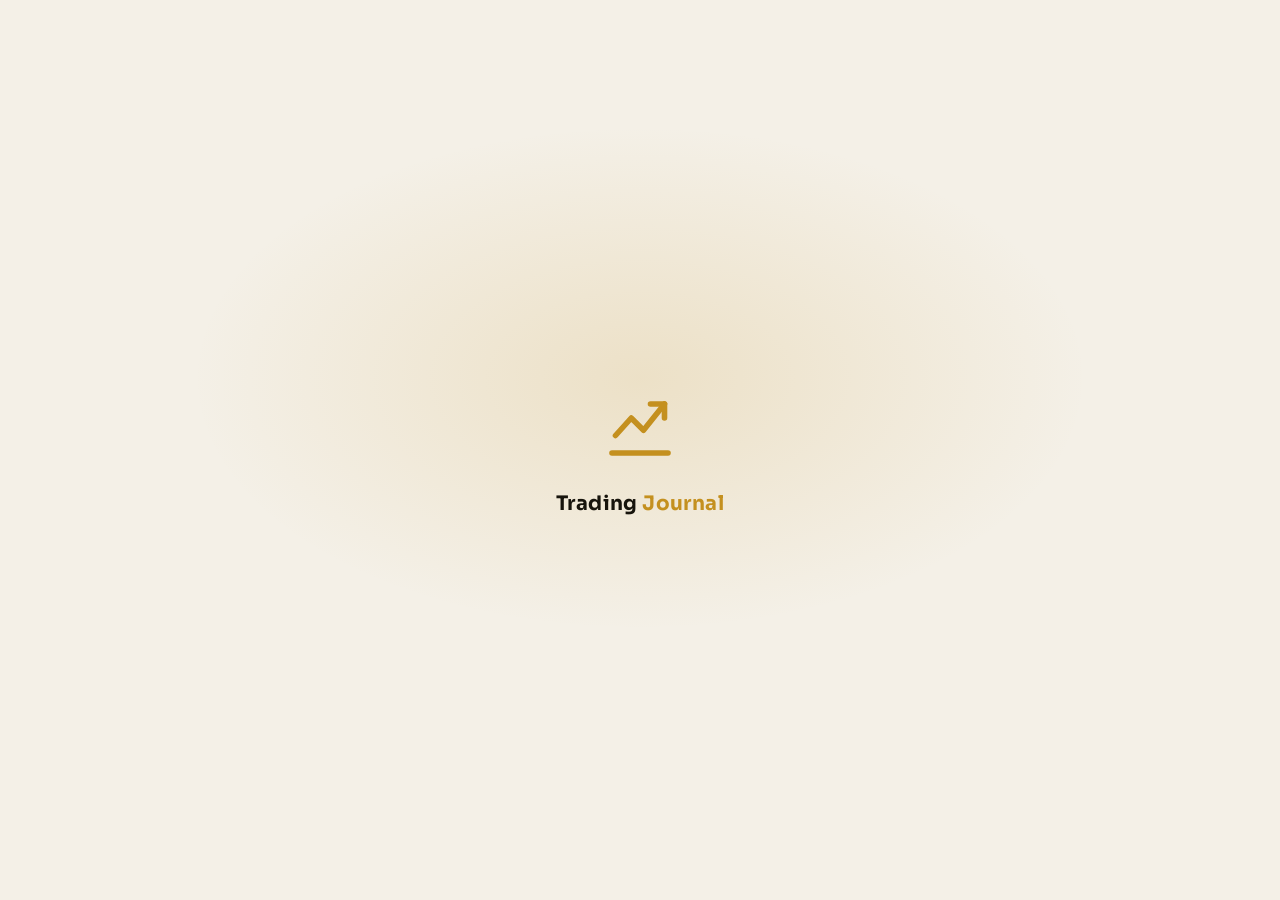
==== index.html @ 737a68d7 "Neues Design (Obsidian & Gold), Routine/Habit-Tracker, Notion-Checklist, Dock-Navigation, ruhigere S" ====
<!DOCTYPE html>
<html lang="de">
<head>
<meta charset="UTF-8">
<meta name="viewport" content="width=device-width, initial-scale=1, viewport-fit=cover">
<title>Trading Journal</title>
<meta name="theme-color" content="#07080a">
<meta name="description" content="Trading Journal 2026: Trades, Analysen, Statistiken, Routine und Trading-Model-Checklisten.">
<link rel="manifest" href="manifest.json">
<link rel="icon" href="icons/icon.svg" type="image/svg+xml">
<link rel="apple-touch-icon" href="icons/icon-192.png">
<meta name="apple-mobile-web-app-capable" content="yes">
<meta name="mobile-web-app-capable" content="yes">
<meta name="apple-mobile-web-app-title" content="Journal">
<meta name="apple-mobile-web-app-status-bar-style" content="black-translucent">
<link rel="preconnect" href="https://fonts.googleapis.com">
<link rel="preconnect" href="https://fonts.gstatic.com" crossorigin>
<link rel="stylesheet" href="css/style.css">
<script>
  (function () {
    try {
      var t = localStorage.getItem('theme');
      if (t === 'light' || t === 'dark') document.documentElement.setAttribute('data-theme', t);
    } catch (e) {}
  })();
</script>
</head>
<body>

<svg width="0" height="0" style="position:absolute" aria-hidden="true">
  <defs>
    <linearGradient id="goldGrad" x1="0" y1="0" x2="1" y2="1">
      <stop offset="0" style="stop-color:var(--accent-2)"/>
      <stop offset="1" style="stop-color:var(--accent)"/>
    </linearGradient>
  </defs>
</svg>

<div id="splash">
  <div class="splash-mark">
    <svg viewBox="0 0 24 24" fill="none" stroke="currentColor" stroke-width="1.6" stroke-linecap="round" stroke-linejoin="round">
      <path pathLength="1" d="M4 20h16"/>
      <path pathLength="1" d="m5 15 4.5-5 3.5 3.5L19 6"/>
      <path pathLength="1" d="M15 6h4v4"/>
    </svg>
  </div>
  <div class="splash-name">Trading <span>Journal</span></div>
</div>

<div id="app">
  <header class="topbar">
    <div class="title-wrap">
      <button id="backBtn" class="round-btn" aria-label="Zurück"></button>
      <div style="min-width:0">
        <div class="overline" id="pageSub"></div>
        <h1 id="pageTitle">Heute</h1>
      </div>
    </div>
    <button id="settingsBtn" class="round-btn" aria-label="Einstellungen"></button>
  </header>
  <main id="view"></main>
</div>

<nav class="dock">
  <div class="dock-in">
    <button class="tab" data-route="home"><span class="ic"></span>Heute</button>
    <button class="tab" data-route="journal"><span class="ic"></span>Journal</button>
    <button class="fab" id="fab" aria-label="Neu erfassen"></button>
    <button class="tab" data-route="routine"><span class="ic"></span>Routine</button>
    <button class="tab" data-route="stats"><span class="ic"></span>Statistik</button>
  </div>
</nav>

<script src="js/icons.js"></script>
<script src="js/db.js"></script>
<script src="js/options.js"></script>
<script src="js/config.js"></script>
<script src="js/calc.js"></script>
<script src="js/app.js"></script>
<script src="js/ui.js"></script>
<script src="js/charts.js"></script>
<script src="js/fx.js"></script>
<script src="js/seed.js"></script>
<script src="js/habits.js"></script>
<script src="js/journal.js"></script>
<script src="js/analysis.js"></script>
<script src="js/collections.js"></script>
<script src="js/tools.js"></script>
<script src="js/stats.js"></script>
<script src="js/home.js"></script>
<script src="js/settings.js"></script>
<script src="js/sync.js"></script>
<script>
  App.init();
</script>
</body>
</html>
---- css/style.css ----
@import url('https://fonts.googleapis.com/css2?family=Inter:wght@400;500;600;700&family=Sora:wght@500;600;700;800&display=swap');

/* =========================================================
   Design-System "Obsidian & Gold"
   ========================================================= */
:root {
  --bg: #f4f0e7;
  --bg-rgb: 244, 240, 231;
  --surface: #fffdf8;
  --surface-rgb: 255, 253, 248;
  --surface-2: #f0ebe0;
  --raise: #e7e1d3;
  --line: rgba(40, 30, 10, .09);
  --text: #17140c;
  --text-rgb: 23, 20, 12;
  --dim: #80796a;
  --accent: #c4901f;
  --accent-2: #e6b24d;
  --accent-rgb: 196, 144, 31;
  --accent-ink: #1b1403;
  --accent-soft: rgba(196, 144, 31, .14);
  --win: #0e9a67;
  --win-rgb: 14, 154, 103;
  --loss: #d8433b;
  --loss-rgb: 216, 67, 59;
  --be: #3b6fd6;
  --be-rgb: 59, 111, 214;
  --glow: rgba(196, 144, 31, .16);
  --shadow: 0 1px 0 rgba(255,255,255,.7) inset, 0 10px 30px -18px rgba(60, 40, 0, .22);
  --r: 24px;
  --r-sm: 15px;
  --ease: cubic-bezier(.22, 1, .36, 1);
  --spring: cubic-bezier(.34, 1.45, .64, 1);
  --font: "Inter", -apple-system, BlinkMacSystemFont, "Segoe UI", Roboto, sans-serif;
  --display: "Sora", "Inter", -apple-system, BlinkMacSystemFont, "Segoe UI", sans-serif;
  --dock-h: 74px;
}

@media (prefers-color-scheme: dark) {
  :root:not([data-theme="light"]) {
    --bg: #07080a;
    --bg-rgb: 7, 8, 10;
    --surface: #101216;
    --surface-rgb: 16, 18, 22;
    --surface-2: #171a20;
    --raise: #1f232b;
    --line: rgba(255, 255, 255, .07);
    --text: #f5f2ea;
    --text-rgb: 245, 242, 234;
    --dim: #868b95;
    --accent: #e9b85a;
    --accent-2: #f7d68f;
    --accent-rgb: 233, 184, 90;
    --accent-soft: rgba(233, 184, 90, .13);
    --win: #3fdc9b;
    --win-rgb: 63, 220, 155;
    --loss: #ff6f6b;
    --loss-rgb: 255, 111, 107;
    --be: #7aa7ff;
    --be-rgb: 122, 167, 255;
    --glow: rgba(233, 184, 90, .13);
    --shadow: 0 0 0 transparent;
  }
}

:root[data-theme="dark"] {
  --bg: #07080a;
  --bg-rgb: 7, 8, 10;
  --surface: #101216;
  --surface-rgb: 16, 18, 22;
  --surface-2: #171a20;
  --raise: #1f232b;
  --line: rgba(255, 255, 255, .07);
  --text: #f5f2ea;
  --text-rgb: 245, 242, 234;
  --dim: #868b95;
  --accent: #e9b85a;
  --accent-2: #f7d68f;
  --accent-rgb: 233, 184, 90;
  --accent-soft: rgba(233, 184, 90, .13);
  --win: #3fdc9b;
  --win-rgb: 63, 220, 155;
  --loss: #ff6f6b;
  --loss-rgb: 255, 111, 107;
  --be: #7aa7ff;
  --be-rgb: 122, 167, 255;
  --glow: rgba(233, 184, 90, .13);
  --shadow: 0 0 0 transparent;
}

* { box-sizing: border-box; -webkit-tap-highlight-color: transparent; }
html { -webkit-text-size-adjust: 100%; }
html, body {
  margin: 0;
  min-height: 100%;
  background: var(--bg);
  color: var(--text);
  font-family: var(--font);
  font-size: 15px;
  line-height: 1.45;
  letter-spacing: -.005em;
  -webkit-font-smoothing: antialiased;
}
body::before {
  content: "";
  position: fixed; inset: 0 0 auto 0; height: 420px; z-index: 0; pointer-events: none;
  background: radial-gradient(60% 100% at 50% 0%, var(--glow), transparent 72%);
}
button, input, textarea, select { font: inherit; color: inherit; }
button { cursor: pointer; }
svg { display: block; }
a { color: var(--accent); }
::-webkit-scrollbar { width: 0; height: 0; }
.num, .stat-tile .v, .r-val { font-variant-numeric: tabular-nums; }

/* ---------- Entrance choreography ---------- */
.rv { opacity: 0; transform: translateY(14px); animation: rv .7s var(--ease) forwards; animation-delay: calc(var(--i, 0) * 55ms); }
@keyframes rv { to { opacity: 1; transform: none; } }
@keyframes fade { from { opacity: 0; } to { opacity: 1; } }
@keyframes pop { 0% { transform: scale(.94); opacity: 0; } 100% { transform: scale(1); opacity: 1; } }

/* ---------- Splash ---------- */
#splash {
  position: fixed; inset: 0; z-index: 200; display: flex; flex-direction: column; align-items: center; justify-content: center; gap: 22px;
  background: var(--bg);
  transition: opacity .6s var(--ease), visibility .6s;
}
#splash.hide { opacity: 0; visibility: hidden; pointer-events: none; }
#splash::before { content: ""; position: absolute; inset: 0; background: radial-gradient(50% 40% at 50% 42%, var(--glow), transparent 70%); }
.splash-mark { position: relative; width: 84px; height: 84px; color: var(--accent); }
.splash-mark svg { width: 100%; height: 100%; overflow: visible; }
.splash-mark path { stroke-dasharray: 1; stroke-dashoffset: 1; animation: draw 1s var(--ease) .1s forwards; }
.splash-mark path:nth-child(2) { animation-delay: .35s; }
.splash-mark path:nth-child(3) { animation-delay: .6s; }
@keyframes draw { to { stroke-dashoffset: 0; } }
.splash-name { position: relative; font-family: var(--display); font-weight: 700; font-size: 20px; letter-spacing: .02em; opacity: 0; animation: fade .7s var(--ease) .7s forwards; }
.splash-name span { color: var(--accent); }

/* ---------- Shell ---------- */
#app { position: relative; z-index: 1; max-width: 600px; margin: 0 auto; min-height: 100vh; min-height: 100dvh; padding-bottom: calc(var(--dock-h) + 36px + env(safe-area-inset-bottom)); }

header.topbar { display: flex; align-items: flex-end; justify-content: space-between; gap: 12px; padding: calc(26px + env(safe-area-inset-top)) 22px 14px; }
.title-wrap { display: flex; align-items: center; gap: 12px; min-width: 0; }
.overline { font-size: 12px; font-weight: 600; color: var(--dim); letter-spacing: .06em; text-transform: uppercase; min-height: 16px; }
header.topbar h1 { margin: 2px 0 0; font-family: var(--display); font-weight: 700; font-size: 31px; line-height: 1.1; letter-spacing: -.03em; white-space: nowrap; overflow: hidden; text-overflow: ellipsis; }
.round-btn {
  width: 42px; height: 42px; border-radius: 50%; flex-shrink: 0; display: flex; align-items: center; justify-content: center;
  background: var(--surface); border: 1px solid var(--line); color: var(--dim); transition: transform .35s var(--spring), color .2s, border-color .2s;
}
.round-btn svg { width: 19px; height: 19px; }
.round-btn:active { transform: scale(.9); }
.round-btn:hover { color: var(--text); }
#backBtn { display: none; }
body.in-page #backBtn { display: flex; animation: pop .35s var(--spring); }

main { padding: 2px 22px 24px; }
#view { animation: fade .35s var(--ease) both; }
#view.leaving { opacity: 0; transition: opacity .12s ease; }

/* ---------- Dock (bottom navigation) ---------- */
.dock { position: fixed; z-index: 30; left: 0; right: 0; bottom: 0; padding-bottom: env(safe-area-inset-bottom); background: rgba(var(--bg-rgb), .78); backdrop-filter: blur(22px) saturate(1.6); -webkit-backdrop-filter: blur(22px) saturate(1.6); border-top: 1px solid var(--line); }
.dock-in { max-width: 600px; margin: 0 auto; height: var(--dock-h); display: grid; grid-template-columns: repeat(5, 1fr); align-items: center; padding: 0 8px; }
.dock button.tab { background: none; border: none; display: flex; flex-direction: column; align-items: center; gap: 5px; padding: 10px 0 6px; color: var(--dim); font-size: 10.5px; font-weight: 600; letter-spacing: .01em; position: relative; transition: color .25s; }
.dock button.tab svg { width: 23px; height: 23px; transition: transform .45s var(--spring); }
.dock button.tab::after { content: ""; position: absolute; bottom: -1px; width: 18px; height: 3px; border-radius: 3px 3px 0 0; background: var(--accent); transform: scaleX(0); transition: transform .4s var(--spring); }
.dock button.tab.active { color: var(--text); }
.dock button.tab.active svg { transform: translateY(-2px) scale(1.06); color: var(--accent); }
.dock button.tab.active::after { transform: scaleX(1); }
.dock button.tab:active svg { transform: scale(.88); }
.fab { justify-self: center; width: 54px; height: 54px; border-radius: 19px; border: none; background: linear-gradient(145deg, var(--accent-2), var(--accent)); color: var(--accent-ink); display: flex; align-items: center; justify-content: center; transform: translateY(-10px); box-shadow: 0 14px 28px -10px rgba(var(--accent-rgb), .65), 0 0 0 5px var(--bg); transition: transform .4s var(--spring), box-shadow .3s; }
.fab svg { width: 24px; height: 24px; stroke-width: 2.4; transition: transform .45s var(--spring); }
.fab:active { transform: translateY(-8px) scale(.92); }
.fab.open svg { transform: rotate(135deg); }

/* ---------- Segmented tabs ---------- */
.seg { display: flex; gap: 22px; overflow-x: auto; scrollbar-width: none; margin: 0 -22px 20px; padding: 0 22px; border-bottom: 1px solid var(--line); }
.seg-tab { position: relative; flex-shrink: 0; background: none; border: none; padding: 10px 0 13px; font-size: 14px; font-weight: 600; color: var(--dim); transition: color .25s; white-space: nowrap; }
.seg-tab::after { content: ""; position: absolute; left: 0; right: 0; bottom: -1px; height: 2px; border-radius: 2px; background: var(--accent); transform: scaleX(0); transform-origin: left; transition: transform .45s var(--ease); }
.seg-tab.active { color: var(--text); }
.seg-tab.active::after { transform: scaleX(1); }
.seg-tab:active { opacity: .7; }

/* ---------- Surfaces ---------- */
.card { background: var(--surface); border: 1px solid var(--line); border-radius: var(--r); padding: 20px; margin-bottom: 16px; box-shadow: var(--shadow); }
.card > h2, .card h2.h { display: flex; align-items: center; gap: 8px; margin: 0 0 14px; font-size: 13px; font-weight: 600; color: var(--dim); letter-spacing: .01em; }
.card > h2 svg { width: 15px; height: 15px; color: var(--accent); }
.card.glow { background: linear-gradient(180deg, rgba(var(--accent-rgb), .09), transparent 60%), var(--surface); }

.row { display: flex; align-items: center; gap: 12px; }
.row.between { justify-content: space-between; }
.grow { flex: 1; min-width: 0; }
.tag { color: var(--dim); font-size: 12.5px; }
.pos { color: var(--win); }
.neg { color: var(--loss); }
.section-title { font-size: 13px; font-weight: 600; color: var(--dim); margin: 26px 2px 10px; }
.lbl-up { font-size: 12px; font-weight: 600; color: var(--dim); margin-bottom: 7px; }
.quote { font-size: 13px; color: var(--dim); font-style: italic; }

.list { background: var(--surface); border: 1px solid var(--line); border-radius: var(--r); overflow: hidden; box-shadow: var(--shadow); }
.item { position: relative; display: flex; align-items: center; gap: 14px; padding: 16px 18px; transition: background .2s, transform .3s var(--ease), opacity .3s; }
.item + .item { border-top: 1px solid var(--line); }
.item.clickable { cursor: pointer; }
.item.clickable:active { background: var(--surface-2); }
.item.removing { opacity: 0; transform: translateX(30px); }
.item-title { font-weight: 600; font-size: 15px; word-break: break-word; }
.item-meta { font-size: 12.5px; color: var(--dim); margin-top: 2px; }
.item .side-bar { position: absolute; left: 0; top: 14px; bottom: 14px; width: 3px; border-radius: 0 3px 3px 0; background: transparent; }
.item .side-bar.win { background: var(--win); }
.item .side-bar.loss { background: var(--loss); }
.item .side-bar.be { background: var(--be); }
.r-val { font-family: var(--display); font-weight: 700; font-size: 16px; white-space: nowrap; }

/* ---------- Buttons ---------- */
.btn { display: flex; align-items: center; justify-content: center; gap: 8px; width: 100%; border: none; border-radius: var(--r-sm); padding: 15px 20px; font-weight: 600; font-size: 15px; color: var(--accent-ink); background: linear-gradient(145deg, var(--accent-2), var(--accent)); box-shadow: 0 12px 26px -14px rgba(var(--accent-rgb), .8); transition: transform .3s var(--spring), filter .2s, background .2s; }
.btn svg { width: 17px; height: 17px; }
.btn:hover { filter: brightness(1.05); }
.btn:active { transform: scale(.97); }
.btn.secondary { background: var(--surface-2); color: var(--text); box-shadow: none; border: 1px solid var(--line); }
.btn.secondary.selected { border-color: var(--accent); color: var(--accent); background: var(--accent-soft); }
.btn.danger { background: rgba(var(--loss-rgb), .12); color: var(--loss); box-shadow: none; border: 1px solid rgba(var(--loss-rgb), .25); }
.btn.small { width: auto; padding: 10px 16px; font-size: 13.5px; }
.btn-row { display: flex; gap: 10px; margin-top: 14px; }
.btn-row .btn { flex: 1; }
.icon-btn { display: flex; align-items: center; justify-content: center; border: none; background: transparent; color: var(--dim); padding: 7px; border-radius: 10px; transition: background .2s, color .2s, transform .3s var(--spring); }
.icon-btn svg { width: 18px; height: 18px; }
.icon-btn:hover { background: var(--surface-2); color: var(--text); }
.icon-btn.del:hover { color: var(--loss); }
.icon-btn:active { transform: scale(.85); }
.add-line { border: none; background: none; color: var(--dim); font-size: 13px; font-weight: 600; padding: 6px 0; }
.add-line:hover { color: var(--accent); }

/* ---------- Inputs ---------- */
input[type="text"], input[type="date"], input[type="number"], input[type="url"], input[type="password"], textarea, select {
  width: 100%; border: 1px solid transparent; background: var(--surface-2); border-radius: var(--r-sm); padding: 13px 15px; font-size: 15px; outline: none; transition: border-color .25s, box-shadow .25s, background .25s;
}
input:focus, textarea:focus, select:focus { border-color: rgba(var(--accent-rgb), .6); box-shadow: 0 0 0 4px rgba(var(--accent-rgb), .12); }
textarea { resize: vertical; min-height: 96px; line-height: 1.5; }
::placeholder { color: var(--dim); opacity: .75; }
.field { margin-bottom: 18px; }
.field > label { display: block; font-size: 12.5px; font-weight: 600; color: var(--dim); margin-bottom: 8px; }
.field-grid { display: grid; grid-template-columns: 1fr 1fr; gap: 12px; }
.search-wrap { position: relative; flex: 1; }
.search-wrap > span, .search-wrap > svg { position: absolute; left: 14px; top: 50%; transform: translateY(-50%); width: 16px; height: 16px; color: var(--dim); display: flex; }
.search-wrap input { padding-left: 40px; }

/* ---------- Chips & pills ---------- */
.chip-group { display: flex; flex-wrap: wrap; gap: 8px; }
.chip { border: 1px solid var(--line); background: var(--surface-2); color: var(--dim); font-size: 13px; font-weight: 500; padding: 8px 14px; border-radius: 999px; transition: background .25s, color .25s, border-color .25s, transform .3s var(--spring); }
.chip:active { transform: scale(.93); }
.chip.active { background: var(--accent-soft); border-color: rgba(var(--accent-rgb), .55); color: var(--accent); font-weight: 600; }
.chip.win.active { background: rgba(var(--win-rgb), .13); border-color: rgba(var(--win-rgb), .55); color: var(--win); }
.chip.loss.active { background: rgba(var(--loss-rgb), .13); border-color: rgba(var(--loss-rgb), .55); color: var(--loss); }
.chip.be.active { background: rgba(var(--be-rgb), .13); border-color: rgba(var(--be-rgb), .55); color: var(--be); }
.chip.sm { padding: 6px 12px; font-size: 12.5px; }
.pill { display: inline-flex; align-items: center; font-size: 11.5px; font-weight: 600; padding: 4px 10px; border-radius: 999px; background: var(--accent-soft); color: var(--accent); white-space: nowrap; }
.pill.win { background: rgba(var(--win-rgb), .13); color: var(--win); }
.pill.loss { background: rgba(var(--loss-rgb), .13); color: var(--loss); }
.pill.be { background: rgba(var(--be-rgb), .13); color: var(--be); }
.pill.neutral { background: var(--surface-2); color: var(--dim); }
.pills { display: flex; flex-wrap: wrap; gap: 6px; margin-top: 8px; }
.filters { display: flex; flex-direction: column; gap: 12px; margin-bottom: 18px; }
.chip-scroll { display: flex; gap: 8px; overflow-x: auto; margin: 0 -22px; padding: 0 22px; scrollbar-width: none; }
.chip-scroll .chip { flex-shrink: 0; }

.empty { text-align: center; color: var(--dim); padding: 56px 20px; font-size: 14px; animation: fade .5s var(--ease) both; }
.empty .empty-icon { width: 44px; height: 44px; margin: 0 auto 14px; opacity: .4; }
.empty .empty-icon svg { width: 100%; height: 100%; stroke-width: 1.5; }

/* ---------- Checkbox / toggle ---------- */
.checkbox { position: relative; width: 26px; height: 26px; border-radius: 50%; border: 1.5px solid var(--raise); background: transparent; flex-shrink: 0; padding: 0; display: flex; align-items: center; justify-content: center; transition: background .3s var(--ease), border-color .3s, transform .3s var(--spring); }
.checkbox svg { width: 14px; height: 14px; color: var(--accent-ink); stroke-width: 3; }
.checkbox svg path { stroke-dasharray: 1; stroke-dashoffset: 1; transition: stroke-dashoffset .4s var(--ease) .05s; }
.checkbox.checked { background: var(--accent); border-color: var(--accent); }
.checkbox.checked svg path { stroke-dashoffset: 0; }
.checkbox:active { transform: scale(.88); }
.checkbox.pop::after { content: ""; position: absolute; inset: -2px; border-radius: 50%; border: 2px solid var(--accent); animation: ripple .6s var(--ease) forwards; }
@keyframes ripple { from { transform: scale(1); opacity: .7; } to { transform: scale(2); opacity: 0; } }

.switch-row { display: flex; align-items: center; gap: 14px; padding: 12px 0; }
.switch-row + .switch-row { border-top: 1px solid var(--line); }
.switch-label { font-weight: 600; font-size: 14.5px; }
.switch-desc { font-size: 12.5px; color: var(--dim); margin-top: 2px; }
.switch { position: relative; width: 48px; height: 28px; flex-shrink: 0; border-radius: 999px; background: var(--raise); cursor: pointer; transition: background .35s var(--ease); }
.switch::after { content: ""; position: absolute; top: 3px; left: 3px; width: 22px; height: 22px; border-radius: 50%; background: #fff; box-shadow: 0 2px 6px rgba(0,0,0,.3); transition: transform .4s var(--spring); }
.switch.on { background: var(--accent); }
.switch.on::after { transform: translateX(20px); }

/* ---------- Stats ---------- */
.stat-grid { display: grid; grid-template-columns: repeat(2, minmax(0, 1fr)); gap: 12px; margin-bottom: 16px; }
.stat-grid.three { grid-template-columns: repeat(3, minmax(0, 1fr)); }
.stat-tile { background: var(--surface); border: 1px solid var(--line); border-radius: 20px; padding: 16px 18px; box-shadow: var(--shadow); }
.stat-tile .lbl { font-size: 12.5px; font-weight: 500; color: var(--dim); }
.stat-tile .num { font-family: var(--display); font-weight: 700; font-size: 28px; margin-top: 6px; letter-spacing: -.03em; line-height: 1.1; }
.stat-grid.three .stat-tile { padding: 14px; }
.stat-grid.three .num { font-size: 21px; }
.stat-row { display: flex; gap: 10px; }
.stat { flex: 1; background: var(--surface-2); border-radius: 16px; padding: 14px 10px; text-align: center; }
.stat .num { font-family: var(--display); font-weight: 700; font-size: 21px; letter-spacing: -.02em; }
.stat .lbl { font-size: 11.5px; color: var(--dim); margin-top: 3px; }

.chart-wrap { position: relative; width: 100%; touch-action: pan-y; }
.chart-line { filter: drop-shadow(0 4px 10px rgba(var(--accent-rgb), .35)); }
.chart-readout { display: flex; justify-content: space-between; font-size: 12.5px; color: var(--dim); margin-top: 10px; min-height: 18px; }
.chart-readout b { color: var(--text); font-family: var(--display); }
.donut-wrap { display: flex; align-items: center; gap: 24px; }
.donut-seg { fill: none; stroke-width: 12; stroke-linecap: round; transition: stroke-dasharray 1.1s var(--ease); }
.donut-center { position: absolute; inset: 0; display: flex; flex-direction: column; align-items: center; justify-content: center; }
.donut-center .big { font-family: var(--display); font-weight: 700; font-size: 25px; letter-spacing: -.03em; }
.legend { display: flex; flex-direction: column; gap: 10px; font-size: 13.5px; }
.legend i { display: inline-block; width: 9px; height: 9px; border-radius: 50%; margin-right: 10px; }

.stat-row-line { display: grid; grid-template-columns: 1fr auto; gap: 6px 14px; padding: 14px 0; border-top: 1px solid var(--line); }
.stat-row-line:first-child { border-top: none; padding-top: 0; }
.stat-row-line .nm { font-weight: 600; font-size: 14.5px; }
.stat-row-line .vals { font-family: var(--display); font-weight: 700; font-size: 14.5px; }
.stat-row-line .meta { font-size: 12.5px; color: var(--dim); }
.wr-bar { grid-column: 1 / -1; height: 5px; border-radius: 5px; background: rgba(var(--loss-rgb), .2); overflow: hidden; }
.wr-bar > i { display: block; height: 100%; width: 0; border-radius: 5px; background: var(--win); transition: width 1s var(--ease); }

/* ---------- Calendar ---------- */
.cal-head { display: flex; align-items: center; justify-content: space-between; margin-bottom: 14px; }
.cal-head .ttl { font-family: var(--display); font-weight: 600; font-size: 16px; }
.cal-grid { display: grid; grid-template-columns: repeat(7, minmax(0, 1fr)); gap: 6px; }
.cal-dow { text-align: center; font-size: 11px; font-weight: 600; color: var(--dim); padding-bottom: 4px; }
.cal-day { aspect-ratio: 1; display: flex; flex-direction: column; align-items: center; justify-content: center; border-radius: 12px; font-size: 12.5px; font-weight: 500; background: var(--surface-2); color: var(--dim); }
.cal-day.empty { background: none; }
.cal-day.today { box-shadow: inset 0 0 0 1.5px var(--accent); }
.cal-day.win { background: rgba(var(--win-rgb), .16); color: var(--win); cursor: pointer; }
.cal-day.loss { background: rgba(var(--loss-rgb), .16); color: var(--loss); cursor: pointer; }
.cal-day.be { background: rgba(var(--be-rgb), .16); color: var(--be); cursor: pointer; }
.cal-day .rr { font-size: 10px; font-weight: 700; margin-top: 1px; }

/* ---------- Gallery ---------- */
.gallery { display: grid; grid-template-columns: repeat(2, minmax(0, 1fr)); gap: 12px; }
.g-card { background: var(--surface); border: 1px solid var(--line); border-radius: 20px; overflow: hidden; cursor: pointer; transition: transform .35s var(--spring); }
.g-card:active { transform: scale(.96); }
.g-cover { aspect-ratio: 16 / 11; background: var(--surface-2) center / cover; display: flex; align-items: center; justify-content: center; font-family: var(--display); font-weight: 700; font-size: 20px; color: var(--accent); }
.g-body { padding: 12px 14px 14px; }
.g-body .tt { font-weight: 600; font-size: 14px; }

/* ---------- Images ---------- */
.thumbs { display: flex; flex-wrap: wrap; gap: 10px; }
.thumb { position: relative; width: 92px; height: 68px; border-radius: 12px; overflow: hidden; background: var(--surface-2); cursor: pointer; }
.thumb img { width: 100%; height: 100%; object-fit: cover; }
.thumb .x { position: absolute; top: 4px; right: 4px; width: 22px; height: 22px; border-radius: 50%; background: rgba(0,0,0,.65); color: #fff; border: none; padding: 0; display: flex; align-items: center; justify-content: center; }
.thumb .x svg { width: 11px; height: 11px; }
.add-thumb { width: 92px; height: 68px; border-radius: 12px; border: 1.5px dashed var(--raise); background: none; color: var(--dim); display: flex; align-items: center; justify-content: center; transition: border-color .2s, color .2s; }
.add-thumb:hover { border-color: var(--accent); color: var(--accent); }
.add-thumb svg { width: 20px; height: 20px; }
.img-big { display: block; width: 100%; border-radius: 14px; margin-bottom: 10px; cursor: zoom-in; }
.lightbox { position: fixed; inset: 0; z-index: 120; background: rgba(0,0,0,.93); display: flex; align-items: center; justify-content: center; animation: fade .25s var(--ease) both; }
.lightbox img { max-width: 100%; max-height: 100%; object-fit: contain; animation: pop .35s var(--ease) both; }

/* ---------- Sheets ---------- */
.modal-backdrop { position: fixed; inset: 0; z-index: 90; display: flex; align-items: flex-end; justify-content: center; background: rgba(0,0,0,.5); backdrop-filter: blur(5px); -webkit-backdrop-filter: blur(5px); animation: fade .3s var(--ease) both; }
.modal-backdrop.closing { opacity: 0; transition: opacity .22s ease; }
.modal { width: 100%; max-width: 600px; max-height: 90vh; overflow-y: auto; background: var(--surface); border: 1px solid var(--line); border-bottom: none; border-radius: 30px 30px 0 0; padding: 14px 22px calc(26px + env(safe-area-inset-bottom)); animation: sheetUp .55s var(--ease) both; }
.modal-backdrop.closing .modal { transform: translateY(40px); transition: transform .22s ease; }
.modal::before { content: ""; display: block; width: 38px; height: 4px; border-radius: 4px; background: var(--raise); margin: 0 auto 20px; }
.modal h3 { margin: 0 0 18px; font-family: var(--display); font-weight: 700; font-size: 21px; letter-spacing: -.02em; }
@keyframes sheetUp { from { transform: translateY(100%); } to { transform: none; } }
.action-row { display: flex; align-items: center; gap: 16px; width: 100%; text-align: left; padding: 16px; border-radius: 18px; border: 1px solid var(--line); background: var(--surface-2); margin-bottom: 10px; transition: transform .3s var(--spring), border-color .2s; }
.action-row:active { transform: scale(.98); }
.action-row:hover { border-color: rgba(var(--accent-rgb), .5); }
.action-row .ic { width: 44px; height: 44px; border-radius: 14px; background: var(--accent-soft); color: var(--accent); display: flex; align-items: center; justify-content: center; flex-shrink: 0; }
.action-row .ic svg { width: 21px; height: 21px; }
.action-row .t { font-weight: 600; font-size: 15.5px; }
.action-row .s { font-size: 12.5px; color: var(--dim); margin-top: 1px; }

.toast { position: fixed; z-index: 150; left: 50%; bottom: calc(var(--dock-h) + 28px + env(safe-area-inset-bottom)); transform: translate(-50%, 20px); opacity: 0; max-width: calc(100% - 44px); padding: 12px 18px; border-radius: 999px; background: var(--text); color: var(--bg); font-size: 13.5px; font-weight: 600; box-shadow: 0 16px 40px -12px rgba(0,0,0,.5); transition: transform .5s var(--spring), opacity .3s; pointer-events: none; text-align: center; }
.toast.show { transform: translate(-50%, 0); opacity: 1; }

/* ---------- Detail ---------- */
.prop-grid { display: grid; grid-template-columns: 1fr 1fr; gap: 16px 18px; margin-bottom: 18px; }
.prop .k { font-size: 12px; font-weight: 500; color: var(--dim); margin-bottom: 3px; }
.prop .v { font-weight: 600; font-size: 14.5px; word-break: break-word; }
.prop.full { grid-column: 1 / -1; }
.text-block { white-space: pre-wrap; line-height: 1.55; font-size: 14.5px; background: var(--surface-2); padding: 14px 16px; border-radius: var(--r-sm); margin-bottom: 14px; }

/* ---------- Checklists ---------- */
.cl-title { display: flex; align-items: center; justify-content: space-between; gap: 8px; margin: 0 0 8px; font-family: var(--display); font-weight: 700; font-size: 17px; letter-spacing: -.01em; }
.cl-item { display: flex; align-items: flex-start; gap: 14px; padding: 9px 0; }
.cl-item .checkbox { margin-top: 1px; }
.cl-item .txt { flex: 1; padding-top: 3px; font-size: 14.5px; font-weight: 500; line-height: 1.4; transition: color .3s, opacity .3s; }
.cl-item.done .txt { color: var(--dim); text-decoration: line-through; text-decoration-color: rgba(var(--text-rgb), .25); }
.cl-item input[type="text"] { padding: 9px 12px; font-size: 14.5px; }
.cl-children { margin-left: 13px; padding-left: 20px; border-left: 1.5px solid var(--line); }
.progress { height: 6px; border-radius: 6px; background: var(--surface-2); overflow: hidden; }
.progress > i { display: block; height: 100%; width: 0; border-radius: 6px; background: linear-gradient(90deg, var(--accent), var(--accent-2)); transition: width .8s var(--ease); }

/* ---------- Weekly tracker ---------- */
.week-card { background: var(--surface); border: 1px solid var(--line); border-radius: var(--r); margin-bottom: 14px; overflow: hidden; }
.week-head { display: flex; align-items: center; gap: 12px; padding: 18px 20px; cursor: pointer; font-family: var(--display); font-weight: 600; font-size: 15.5px; }
.week-head .chev { width: 18px; height: 18px; color: var(--dim); transition: transform .45s var(--ease); }
.week-card.open .week-head .chev { transform: rotate(180deg); }
.week-body { display: none; padding: 0 20px 20px; }
.week-card.open .week-body { display: block; animation: fade .4s var(--ease) both; }
.callout { display: flex; gap: 12px; align-items: flex-start; background: var(--surface-2); border-radius: var(--r-sm); padding: 14px 16px; margin-bottom: 18px; }
.callout > span { width: 18px; height: 18px; color: var(--accent); margin-top: 2px; flex-shrink: 0; display: flex; }
.callout input { background: none; padding: 2px 0; border: none; box-shadow: none; font-weight: 500; }
.day-grid { display: grid; grid-template-columns: repeat(2, minmax(0, 1fr)); gap: 12px; }
.day-box { background: var(--surface-2); border-radius: var(--r-sm); padding: 14px 16px; }
.day-box h4 { margin: 0 0 8px; font-family: var(--display); font-size: 13.5px; font-weight: 600; }
.day-box .cl-item { padding: 5px 0; gap: 10px; }
.day-box .checkbox { width: 20px; height: 20px; }
.day-box .checkbox svg { width: 11px; height: 11px; }
.day-box input[type="text"], .callout input { background: none; border: none; box-shadow: none; padding: 2px 0; font-size: 14px; }

/* ---------- Home ---------- */
.hero { position: relative; overflow: hidden; border-radius: 28px; padding: 24px 22px 22px; margin-bottom: 16px; background: linear-gradient(160deg, rgba(var(--accent-rgb), .16), transparent 55%), var(--surface); border: 1px solid var(--line); box-shadow: var(--shadow); }
.hero .big { font-family: var(--display); font-weight: 800; font-size: 54px; letter-spacing: -.045em; line-height: 1; margin: 8px 0 4px; }
.hero .cap { font-size: 13px; color: var(--dim); font-weight: 500; }
.hero .spark { margin: 18px -6px 6px; height: 74px; }
.hero-stats { display: flex; gap: 8px; margin-top: 10px; }
.hero-stats > div { flex: 1; }
.hero-stats .v { font-family: var(--display); font-weight: 700; font-size: 19px; letter-spacing: -.02em; }
.hero-stats .k { font-size: 12px; color: var(--dim); margin-top: 1px; }
.quick-grid { display: grid; grid-template-columns: repeat(2, minmax(0, 1fr)); gap: 12px; margin-bottom: 16px; }
.quick { display: flex; flex-direction: column; align-items: flex-start; gap: 16px; text-align: left; padding: 16px; border-radius: 22px; background: var(--surface); border: 1px solid var(--line); transition: transform .35s var(--spring), border-color .25s; }
.quick:active { transform: scale(.96); }
.quick:hover { border-color: rgba(var(--accent-rgb), .45); }
.quick .ic { width: 38px; height: 38px; border-radius: 12px; background: var(--accent-soft); color: var(--accent); display: flex; align-items: center; justify-content: center; flex-shrink: 0; }
.quick .ic svg { width: 19px; height: 19px; }
.quick .t { font-weight: 600; font-size: 14px; line-height: 1.2; }
.quick .s { font-size: 11.5px; color: var(--dim); margin-top: 2px; }

/* ---------- Routine (habits) ---------- */
.ring { position: relative; flex-shrink: 0; }
.ring svg { transform: rotate(-90deg); }
.ring-bg { fill: none; stroke: var(--surface-2); }
.ring-fg { fill: none; stroke: url(#goldGrad); stroke-linecap: round; transition: stroke-dashoffset 1.1s var(--ease); filter: drop-shadow(0 0 8px rgba(var(--accent-rgb), .4)); }
.ring-in { position: absolute; inset: 0; display: flex; flex-direction: column; align-items: center; justify-content: center; }
.ring-in .big { font-family: var(--display); font-weight: 800; font-size: 34px; letter-spacing: -.04em; line-height: 1; }
.ring-in .small { font-size: 12px; color: var(--dim); margin-top: 4px; }
.today-top { display: flex; align-items: center; gap: 22px; }
.streak { display: inline-flex; align-items: center; gap: 8px; font-family: var(--display); font-weight: 700; font-size: 24px; letter-spacing: -.03em; }
.streak svg { width: 24px; height: 24px; color: var(--accent); }
.streak.cold svg { color: var(--dim); }
.habit { display: flex; align-items: center; gap: 16px; padding: 15px 4px; cursor: pointer; user-select: none; }
.habit + .habit { border-top: 1px solid var(--line); }
.habit .nm { flex: 1; min-width: 0; font-weight: 600; font-size: 15.5px; transition: color .3s, opacity .3s; }
.habit .xp { font-size: 12px; font-weight: 700; padding: 4px 10px; border-radius: 999px; background: var(--surface-2); color: var(--dim); transition: background .3s, color .3s; }
.habit.done .nm { color: var(--dim); text-decoration: line-through; text-decoration-color: rgba(var(--text-rgb), .25); }
.habit.done .xp { background: var(--accent-soft); color: var(--accent); }
.habit .checkbox { width: 30px; height: 30px; }
.habit .checkbox svg { width: 16px; height: 16px; }
.week-strip { display: grid; grid-template-columns: repeat(7, 1fr); gap: 6px; margin: 4px 0 16px; }
.wk-day { display: flex; flex-direction: column; align-items: center; gap: 8px; font-size: 11.5px; font-weight: 600; color: var(--dim); }
.wk-day.off { opacity: .35; }
.wk-day.today { color: var(--text); }
.wk-ring { position: relative; width: 38px; height: 38px; }
.wk-ring svg { transform: rotate(-90deg); width: 100%; height: 100%; }
.wk-ring .in { position: absolute; inset: 0; display: flex; align-items: center; justify-content: center; font-size: 12px; font-weight: 700; color: var(--text); }
.wk-day.full .wk-ring .in { color: var(--accent); }
.heat { display: grid; grid-template-columns: repeat(7, 1fr); gap: 6px; }
.heat-d { aspect-ratio: 1; border-radius: 10px; display: flex; align-items: center; justify-content: center; font-size: 11.5px; font-weight: 600; color: var(--dim); background: var(--surface-2); transition: background .5s var(--ease), transform .3s var(--spring); }
.heat-d.off { background: none; opacity: .4; }
.heat-d.today { box-shadow: inset 0 0 0 1.5px var(--accent); }
.heat-d.full { color: var(--accent-ink); font-weight: 700; }
.score-line { display: flex; align-items: baseline; justify-content: space-between; margin-bottom: 12px; }
.score-line .pct { font-family: var(--display); font-weight: 800; font-size: 34px; letter-spacing: -.04em; }
.stepper { display: inline-flex; align-items: center; gap: 2px; background: var(--surface-2); border-radius: 12px; padding: 3px; }
.stepper button { width: 30px; height: 30px; border: none; border-radius: 9px; background: none; color: var(--text); font-size: 18px; font-weight: 600; transition: background .2s, transform .25s var(--spring); }
.stepper button:active { transform: scale(.85); background: var(--raise); }
.stepper b { min-width: 32px; text-align: center; font-family: var(--display); font-size: 14px; }
.edit-habit { display: flex; align-items: center; gap: 10px; margin-bottom: 10px; }

/* ---------- Celebration ---------- */
#fx { position: fixed; inset: 0; z-index: 140; pointer-events: none; }
.celebrate { position: fixed; z-index: 145; left: 50%; bottom: calc(var(--dock-h) + 30px + env(safe-area-inset-bottom)); width: calc(100% - 44px); max-width: 420px; transform: translate(-50%, 40px) scale(.96); opacity: 0; display: flex; align-items: center; gap: 16px; padding: 18px 20px; border-radius: 24px; background: var(--surface); border: 1px solid rgba(var(--accent-rgb), .5); box-shadow: 0 30px 60px -20px rgba(0,0,0,.55), 0 0 0 6px rgba(var(--accent-rgb), .08); transition: transform .6s var(--spring), opacity .35s; }
.celebrate.show { transform: translate(-50%, 0) scale(1); opacity: 1; }
.celebrate .em { font-size: 34px; line-height: 1; }
.celebrate .t { font-family: var(--display); font-weight: 700; font-size: 17px; letter-spacing: -.02em; }
.celebrate .s { font-size: 13px; color: var(--dim); margin-top: 2px; }

@media (max-width: 480px) {
  .day-grid { grid-template-columns: 1fr; }
  .week-body .field-grid { grid-template-columns: 1fr; }
  .hero .big { font-size: 48px; }
}
@media (min-width: 640px) {
  .gallery { grid-template-columns: repeat(3, minmax(0, 1fr)); }
  .day-grid { grid-template-columns: repeat(4, minmax(0, 1fr)); }
}
@media (prefers-reduced-motion: reduce) {
  *, *::before, *::after { animation-duration: .01ms !important; animation-delay: 0ms !important; transition-duration: .01ms !important; }
  .rv { opacity: 1; transform: none; }
}
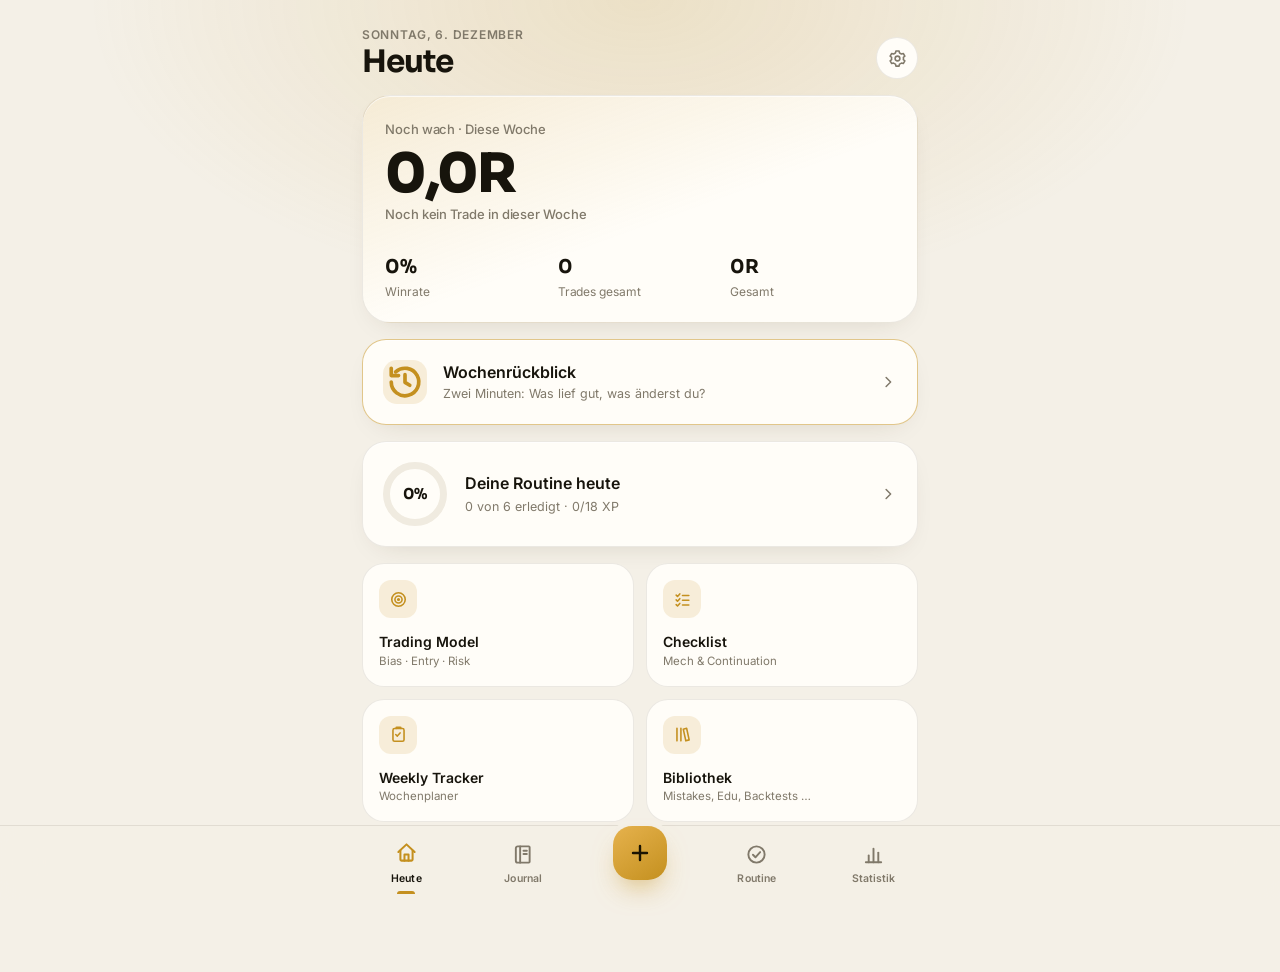
==== commit 35af9062: "Verlustwarnungen, Fehler-Tags, Prop-Konten, Vorlage/Duplizieren, Zwischenablage+Lightbox, CSV, Ziehe" ====
--- a/index.html
+++ b/index.html
@@ -83,6 +83,7 @@
 <script src="js/seed.js"></script>
 <script src="js/habits.js"></script>
 <script src="js/journal.js"></script>
+<script src="js/propaccounts.js"></script>
 <script src="js/analysis.js"></script>
 <script src="js/collections.js"></script>
 <script src="js/tools.js"></script>
--- a/css/style.css
+++ b/css/style.css
@@ -444,6 +444,12 @@
 .habit.done .xp { background: var(--accent-soft); color: var(--accent); }
 .habit .checkbox { width: 30px; height: 30px; }
 .habit .checkbox svg { width: 16px; height: 16px; }
+.habit.removing { opacity: 0; transform: translateX(28px); transition: opacity .25s, transform .25s var(--ease); }
+.habit.editing { cursor: default; }
+.habit.editing .checkbox { opacity: .35; pointer-events: none; }
+.habit-add { display: flex; align-items: center; justify-content: center; gap: 8px; width: 100%; margin: 6px 0 8px; padding: 13px; border: 1.5px dashed var(--raise); border-radius: 16px; background: none; color: var(--dim); font-weight: 600; font-size: 14px; transition: border-color .25s, color .25s, background .25s, transform .3s var(--spring); }
+.habit-add:hover { border-color: rgba(var(--accent-rgb), .6); color: var(--accent); background: var(--accent-soft); }
+.habit-add:active { transform: scale(.98); }
 .week-strip { display: grid; grid-template-columns: repeat(7, 1fr); gap: 6px; margin: 4px 0 16px; }
 .wk-day { display: flex; flex-direction: column; align-items: center; gap: 8px; font-size: 11.5px; font-weight: 600; color: var(--dim); }
 .wk-day.off { opacity: .35; }
@@ -465,6 +471,53 @@
 .stepper b { min-width: 32px; text-align: center; font-family: var(--display); font-size: 14px; }
 .edit-habit { display: flex; align-items: center; gap: 10px; margin-bottom: 10px; }
 
+/* ---------- Unterpunkte (erscheinen nach der Hauptgewohnheit) ---------- */
+.habit-kids { display: grid; grid-template-rows: 0fr; opacity: 0; transition: grid-template-rows .6s var(--ease), opacity .45s var(--ease); }
+.habit-kids.open { grid-template-rows: 1fr; opacity: 1; }
+.habit-kids > .inner { overflow: hidden; min-height: 0; margin-left: 15px; padding-left: 20px; border-left: 1.5px solid rgba(var(--accent-rgb), .45); }
+.habit.child { padding: 11px 4px; gap: 14px; }
+.habit.child .nm { font-size: 14px; font-weight: 500; }
+.habit.child .checkbox { width: 24px; height: 24px; }
+.habit.child .checkbox svg { width: 13px; height: 13px; }
+.habit-group + .habit-group { border-top: 1px solid var(--line); }
+.habit-group .habit + .habit { border-top: none; }
+.habit-group > .habit:first-child { border-top: none; }
+.extra-xp { align-items: center; gap: 7px; margin-top: 8px; font-size: 13px; font-weight: 600; color: var(--accent); animation: pop .5s var(--spring) both; }
+.extra-xp svg { width: 15px; height: 15px; }
+.edit-habit.child { margin-left: 22px; }
+
+/* ---------- Ziehen zum Sortieren ---------- */
+.grip { display: flex; align-items: center; justify-content: center; width: 28px; height: 32px; margin-left: -6px; border: none; background: none; color: var(--dim); touch-action: none; cursor: grab; flex-shrink: 0; }
+.grip svg { width: 18px; height: 18px; }
+.grip:active { cursor: grabbing; color: var(--accent); }
+.dragging { position: relative; z-index: 3; background: var(--surface-2); border-radius: 14px; box-shadow: 0 18px 40px -12px rgba(0,0,0,.55); transform: scale(1.02); transition: transform .2s var(--spring), box-shadow .2s; }
+.cl-group + .cl-group { margin-top: 0; }
+
+/* ---------- Warnungen & Konten ---------- */
+.card.warn { border-color: rgba(var(--loss-rgb), .45); background: linear-gradient(180deg, rgba(var(--loss-rgb), .08), transparent), var(--surface); animation: pop .5s var(--spring) both; }
+.progress.loss > i { background: linear-gradient(90deg, var(--loss), rgba(var(--loss-rgb), .7)); }
+.card.dim { opacity: .6; }
+.btn-row.wrap { flex-wrap: wrap; }
+.btn-row.wrap .btn { flex: 1 1 130px; }
+
+/* ---------- Lightbox-Steuerung ---------- */
+.lb-count { position: absolute; top: calc(18px + env(safe-area-inset-top)); left: 50%; transform: translateX(-50%); color: #fff; font-size: 13px; font-weight: 600; opacity: .8; }
+.lb-x { position: absolute; top: calc(14px + env(safe-area-inset-top)); right: 14px; background: rgba(255,255,255,.12); border-color: transparent; color: #fff; }
+.lb-prev, .lb-next { position: absolute; top: 50%; margin-top: -21px; background: rgba(255,255,255,.12); border-color: transparent; color: #fff; }
+.lb-prev { left: 12px; }
+.lb-next { right: 12px; }
+.lightbox img { touch-action: pan-y; user-select: none; -webkit-user-drag: none; }
+@keyframes lbNext { from { opacity: 0; transform: translateX(40px); } to { opacity: 1; transform: none; } }
+@keyframes lbPrev { from { opacity: 0; transform: translateX(-40px); } to { opacity: 1; transform: none; } }
+
+/* ---------- Update-Hinweis ---------- */
+.update-bar { position: fixed; z-index: 160; left: 50%; bottom: calc(var(--dock-h) + 22px + env(safe-area-inset-bottom)); width: calc(100% - 32px); max-width: 440px; display: flex; align-items: center; gap: 12px; padding: 12px 12px 12px 16px; border-radius: 22px; background: var(--surface); border: 1px solid rgba(var(--accent-rgb), .55); box-shadow: 0 26px 50px -18px rgba(0,0,0,.6), 0 0 0 5px rgba(var(--accent-rgb), .08); transform: translate(-50%, 130%); opacity: 0; transition: transform .7s var(--ease), opacity .4s; }
+.update-bar.show { transform: translate(-50%, 0); opacity: 1; }
+.update-bar .ic { width: 38px; height: 38px; border-radius: 12px; background: var(--accent-soft); color: var(--accent); display: flex; align-items: center; justify-content: center; flex-shrink: 0; }
+.update-bar .ic svg { width: 19px; height: 19px; }
+.update-bar .t { font-weight: 600; font-size: 14.5px; }
+.update-bar .s { font-size: 12px; color: var(--dim); margin-top: 1px; }
+
 /* ---------- Celebration ---------- */
 #fx { position: fixed; inset: 0; z-index: 140; pointer-events: none; }
 .celebrate { position: fixed; z-index: 145; left: 50%; bottom: calc(var(--dock-h) + 30px + env(safe-area-inset-bottom)); width: calc(100% - 44px); max-width: 420px; transform: translate(-50%, 40px) scale(.96); opacity: 0; display: flex; align-items: center; gap: 16px; padding: 18px 20px; border-radius: 24px; background: var(--surface); border: 1px solid rgba(var(--accent-rgb), .5); box-shadow: 0 30px 60px -20px rgba(0,0,0,.55), 0 0 0 6px rgba(var(--accent-rgb), .08); transition: transform .6s var(--spring), opacity .35s; }
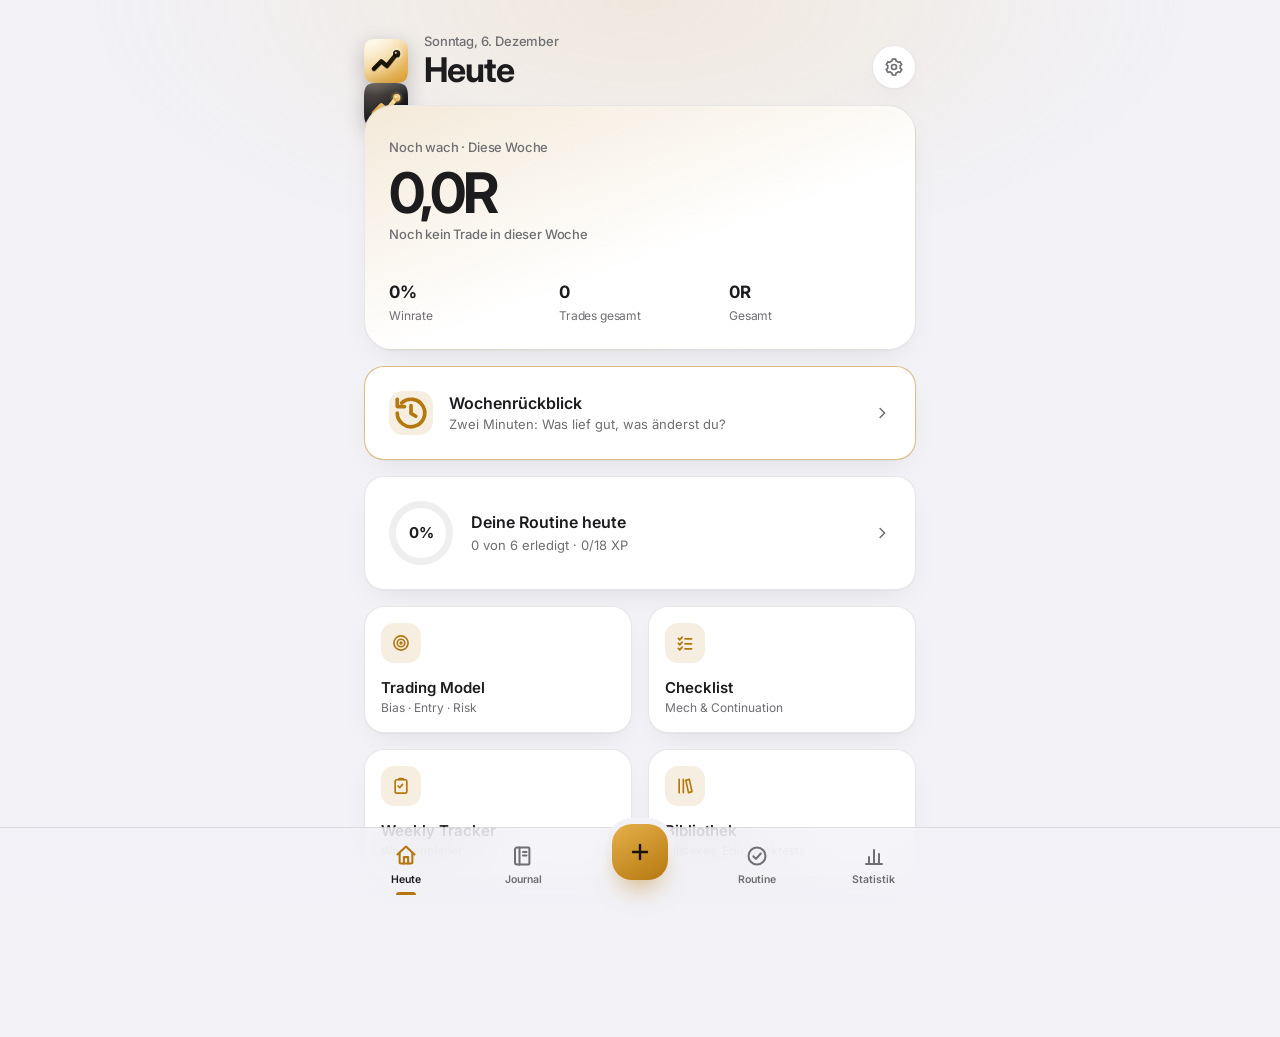
==== commit 74e9f9d1: "iOS-Feeling: Design-Tokens, weiche Uebergaenge, Skeletons, Glas-Navigation, Sheets zum Wegziehen, ne" ====
--- a/index.html
+++ b/index.html
@@ -4,11 +4,14 @@
 <meta charset="UTF-8">
 <meta name="viewport" content="width=device-width, initial-scale=1, viewport-fit=cover">
 <title>Trading Journal</title>
-<meta name="theme-color" content="#07080a">
+<meta name="theme-color" content="#f2f2f7" media="(prefers-color-scheme: light)">
+<meta name="theme-color" content="#000000" media="(prefers-color-scheme: dark)">
 <meta name="description" content="Trading Journal 2026: Trades, Analysen, Statistiken, Routine und Trading-Model-Checklisten.">
 <link rel="manifest" href="manifest.json">
-<link rel="icon" href="icons/icon.svg" type="image/svg+xml">
-<link rel="apple-touch-icon" href="icons/icon-192.png">
+<link rel="icon" href="icons/logo-dark.svg" type="image/svg+xml" media="(prefers-color-scheme: light)">
+<link rel="icon" href="icons/logo-light.svg" type="image/svg+xml" media="(prefers-color-scheme: dark)">
+<link rel="icon" href="icons/favicon-64.png" type="image/png" sizes="64x64">
+<link rel="apple-touch-icon" href="icons/apple-touch-icon.png">
 <meta name="apple-mobile-web-app-capable" content="yes">
 <meta name="mobile-web-app-capable" content="yes">
 <meta name="apple-mobile-web-app-title" content="Journal">
@@ -37,20 +40,30 @@
 </svg>
 
 <div id="splash">
-  <div class="splash-mark">
-    <svg viewBox="0 0 24 24" fill="none" stroke="currentColor" stroke-width="1.6" stroke-linecap="round" stroke-linejoin="round">
-      <path pathLength="1" d="M4 20h16"/>
-      <path pathLength="1" d="m5 15 4.5-5 3.5 3.5L19 6"/>
-      <path pathLength="1" d="M15 6h4v4"/>
-    </svg>
+  <div class="splash-logo">
+    <img class="logo-l" src="icons/logo-light.svg" alt="" width="112" height="112">
+    <img class="logo-d" src="icons/logo-dark.svg" alt="" width="112" height="112">
   </div>
   <div class="splash-name">Trading <span>Journal</span></div>
+</div>
+
+<!-- Kompakte Glas-Leiste: erscheint, sobald der grosse Titel aus dem Bild scrollt -->
+<div id="navbar" class="navbar" aria-hidden="true">
+  <div class="navbar-in">
+    <button id="navBack" class="nb hidden" aria-label="Zurück"></button>
+    <div id="navTitle" class="nt"></div>
+    <span></span>
+  </div>
 </div>
 
 <div id="app">
   <header class="topbar">
     <div class="title-wrap">
       <button id="backBtn" class="round-btn" aria-label="Zurück"></button>
+      <div class="brand" aria-hidden="true">
+        <img class="logo-l" src="icons/logo-light.svg" alt="" width="44" height="44">
+        <img class="logo-d" src="icons/logo-dark.svg" alt="" width="44" height="44">
+      </div>
       <div style="min-width:0">
         <div class="overline" id="pageSub"></div>
         <h1 id="pageTitle">Heute</h1>
--- a/css/style.css
+++ b/css/style.css
@@ -1,91 +1,116 @@
-@import url('https://fonts.googleapis.com/css2?family=Inter:wght@400;500;600;700&family=Sora:wght@500;600;700;800&display=swap');
+@import url('https://fonts.googleapis.com/css2?family=Inter:wght@400;500;600;700&display=swap');
 
 /* =========================================================
-   Design-System "Obsidian & Gold"
+   Design-System – ruhig, weich, hochwertig
+   Alle Bewegungswerte, Abstaende, Radien und Schriftgroessen
+   stehen hier als Tokens. Animiert wird nur transform/opacity.
    ========================================================= */
 :root {
-  --bg: #f4f0e7;
-  --bg-rgb: 244, 240, 231;
-  --surface: #fffdf8;
-  --surface-rgb: 255, 253, 248;
-  --surface-2: #f0ebe0;
-  --raise: #e7e1d3;
-  --line: rgba(40, 30, 10, .09);
-  --text: #17140c;
-  --text-rgb: 23, 20, 12;
-  --dim: #80796a;
-  --accent: #c4901f;
-  --accent-2: #e6b24d;
-  --accent-rgb: 196, 144, 31;
-  --accent-ink: #1b1403;
-  --accent-soft: rgba(196, 144, 31, .14);
-  --win: #0e9a67;
-  --win-rgb: 14, 154, 103;
-  --loss: #d8433b;
-  --loss-rgb: 216, 67, 59;
-  --be: #3b6fd6;
-  --be-rgb: 59, 111, 214;
-  --glow: rgba(196, 144, 31, .16);
-  --shadow: 0 1px 0 rgba(255,255,255,.7) inset, 0 10px 30px -18px rgba(60, 40, 0, .22);
-  --r: 24px;
-  --r-sm: 15px;
-  --ease: cubic-bezier(.22, 1, .36, 1);
-  --spring: cubic-bezier(.34, 1.45, .64, 1);
-  --font: "Inter", -apple-system, BlinkMacSystemFont, "Segoe UI", Roboto, sans-serif;
-  --display: "Sora", "Inter", -apple-system, BlinkMacSystemFont, "Segoe UI", sans-serif;
-  --dock-h: 74px;
+  /* Bewegung */
+  --ease: cubic-bezier(0.22, 1, 0.36, 1);        /* weiches Ausgleiten (iOS-Gefuehl) */
+  --spring: cubic-bezier(0.34, 1.32, 0.64, 1);   /* leichtes Federn */
+  --t-fast: 200ms;
+  --t-base: 320ms;
+  --t-slow: 440ms;
+  --press: 0.97;                                  /* Tipp-Feedback */
+  --press-sm: 0.92;                               /* kleine Icon-Buttons */
+  --stagger: 48ms;                                /* Versatz in Listen */
+
+  /* Raster (8 pt) */
+  --s1: 8px; --s2: 16px; --s3: 24px; --s4: 32px; --s5: 48px;
+  --page-x: 24px;
+
+  /* Radien */
+  --r-lg: 20px; --r-md: 16px; --r-sm: 12px;
+  --r: var(--r-lg);
+
+  /* Typografie: SF Pro auf Apple-Geraeten, sonst Inter */
+  --font: -apple-system, BlinkMacSystemFont, "SF Pro Text", "SF Pro Display", Inter, "Segoe UI", Roboto, sans-serif;
+  --display: var(--font);
+  --fs-cap: 12px; --fs-sub: 13px; --fs-body: 15px; --fs-title: 17px; --fs-h2: 22px; --fs-h1: 34px;
+
+  /* Farben – hell */
+  --bg: #f2f2f7;
+  --bg-rgb: 242, 242, 247;
+  --surface: #ffffff;
+  --surface-rgb: 255, 255, 255;
+  --fill: rgba(120, 120, 128, 0.12);
+  --surface-2: var(--fill);
+  --raise: rgba(120, 120, 128, 0.2);
+  --line: rgba(60, 60, 67, 0.12);
+  --text: #1c1c1e;
+  --text-rgb: 28, 28, 30;
+  --dim: #6e6e73;
+  --accent: #b5780f;
+  --accent-2: #e6b04a;
+  --accent-rgb: 181, 120, 15;
+  --accent-ink: #1a1305;
+  --accent-soft: rgba(181, 120, 15, 0.12);
+  --win: #248a3d;
+  --win-rgb: 36, 138, 61;
+  --loss: #d70015;
+  --loss-rgb: 215, 0, 21;
+  --be: #0071e3;
+  --be-rgb: 0, 113, 227;
+  --glow: rgba(230, 176, 74, 0.14);
+  --shadow: 0 1px 2px rgba(0, 0, 0, 0.04), 0 12px 32px -12px rgba(0, 0, 0, 0.10);
+  --shadow-lg: 0 24px 64px -16px rgba(0, 0, 0, 0.28);
+  --dock-h: 72px;
+  --nav-h: 52px;
 }
 
 @media (prefers-color-scheme: dark) {
   :root:not([data-theme="light"]) {
-    --bg: #07080a;
-    --bg-rgb: 7, 8, 10;
-    --surface: #101216;
-    --surface-rgb: 16, 18, 22;
-    --surface-2: #171a20;
-    --raise: #1f232b;
-    --line: rgba(255, 255, 255, .07);
-    --text: #f5f2ea;
-    --text-rgb: 245, 242, 234;
-    --dim: #868b95;
-    --accent: #e9b85a;
-    --accent-2: #f7d68f;
-    --accent-rgb: 233, 184, 90;
-    --accent-soft: rgba(233, 184, 90, .13);
-    --win: #3fdc9b;
-    --win-rgb: 63, 220, 155;
-    --loss: #ff6f6b;
-    --loss-rgb: 255, 111, 107;
-    --be: #7aa7ff;
-    --be-rgb: 122, 167, 255;
-    --glow: rgba(233, 184, 90, .13);
+    --bg: #000000;
+    --bg-rgb: 0, 0, 0;
+    --surface: #1c1c1e;
+    --surface-rgb: 28, 28, 30;
+    --fill: rgba(120, 120, 128, 0.24);
+    --raise: rgba(120, 120, 128, 0.36);
+    --line: rgba(255, 255, 255, 0.09);
+    --text: #f5f5f7;
+    --text-rgb: 245, 245, 247;
+    --dim: #98989f;
+    --accent: #f0bb5e;
+    --accent-2: #f9d78e;
+    --accent-rgb: 240, 187, 94;
+    --accent-soft: rgba(240, 187, 94, 0.14);
+    --win: #30d158;
+    --win-rgb: 48, 209, 88;
+    --loss: #ff6961;
+    --loss-rgb: 255, 105, 97;
+    --be: #6cb4ff;
+    --be-rgb: 108, 180, 255;
+    --glow: rgba(240, 187, 94, 0.10);
     --shadow: 0 0 0 transparent;
+    --shadow-lg: 0 24px 64px -16px rgba(0, 0, 0, 0.7);
   }
 }
 
 :root[data-theme="dark"] {
-  --bg: #07080a;
-  --bg-rgb: 7, 8, 10;
-  --surface: #101216;
-  --surface-rgb: 16, 18, 22;
-  --surface-2: #171a20;
-  --raise: #1f232b;
-  --line: rgba(255, 255, 255, .07);
-  --text: #f5f2ea;
-  --text-rgb: 245, 242, 234;
-  --dim: #868b95;
-  --accent: #e9b85a;
-  --accent-2: #f7d68f;
-  --accent-rgb: 233, 184, 90;
-  --accent-soft: rgba(233, 184, 90, .13);
-  --win: #3fdc9b;
-  --win-rgb: 63, 220, 155;
-  --loss: #ff6f6b;
-  --loss-rgb: 255, 111, 107;
-  --be: #7aa7ff;
-  --be-rgb: 122, 167, 255;
-  --glow: rgba(233, 184, 90, .13);
+  --bg: #000000;
+  --bg-rgb: 0, 0, 0;
+  --surface: #1c1c1e;
+  --surface-rgb: 28, 28, 30;
+  --fill: rgba(120, 120, 128, 0.24);
+  --raise: rgba(120, 120, 128, 0.36);
+  --line: rgba(255, 255, 255, 0.09);
+  --text: #f5f5f7;
+  --text-rgb: 245, 245, 247;
+  --dim: #98989f;
+  --accent: #f0bb5e;
+  --accent-2: #f9d78e;
+  --accent-rgb: 240, 187, 94;
+  --accent-soft: rgba(240, 187, 94, 0.14);
+  --win: #30d158;
+  --win-rgb: 48, 209, 88;
+  --loss: #ff6961;
+  --loss-rgb: 255, 105, 97;
+  --be: #6cb4ff;
+  --be-rgb: 108, 180, 255;
+  --glow: rgba(240, 187, 94, 0.10);
   --shadow: 0 0 0 transparent;
+  --shadow-lg: 0 24px 64px -16px rgba(0, 0, 0, 0.7);
 }
 
 * { box-sizing: border-box; -webkit-tap-highlight-color: transparent; }
@@ -96,435 +121,468 @@
   background: var(--bg);
   color: var(--text);
   font-family: var(--font);
-  font-size: 15px;
-  line-height: 1.45;
-  letter-spacing: -.005em;
+  font-size: var(--fs-body);
+  line-height: 1.4667;
+  letter-spacing: -0.011em;
   -webkit-font-smoothing: antialiased;
 }
-body::before {
-  content: "";
-  position: fixed; inset: 0 0 auto 0; height: 420px; z-index: 0; pointer-events: none;
-  background: radial-gradient(60% 100% at 50% 0%, var(--glow), transparent 72%);
-}
+body::before { content: ""; position: fixed; inset: 0 0 auto 0; height: 360px; z-index: 0; pointer-events: none; background: radial-gradient(60% 100% at 50% 0%, var(--glow), transparent 72%); }
 button, input, textarea, select { font: inherit; color: inherit; }
 button { cursor: pointer; }
 svg { display: block; }
 a { color: var(--accent); }
 ::-webkit-scrollbar { width: 0; height: 0; }
-.num, .stat-tile .v, .r-val { font-variant-numeric: tabular-nums; }
-
-/* ---------- Entrance choreography ---------- */
-.rv { opacity: 0; transform: translateY(14px); animation: rv .7s var(--ease) forwards; animation-delay: calc(var(--i, 0) * 55ms); }
+.num, .stat-tile .num, .r-val { font-variant-numeric: tabular-nums; }
+
+/* ---------- Eingang & Skeleton ---------- */
+.rv { opacity: 0; transform: translateY(12px); animation: rv var(--t-slow) var(--ease) forwards; animation-delay: calc(var(--i, 0) * var(--stagger)); }
 @keyframes rv { to { opacity: 1; transform: none; } }
 @keyframes fade { from { opacity: 0; } to { opacity: 1; } }
-@keyframes pop { 0% { transform: scale(.94); opacity: 0; } 100% { transform: scale(1); opacity: 1; } }
+@keyframes pop { from { opacity: 0; transform: scale(0.96); } to { opacity: 1; transform: none; } }
+@keyframes enterTab { from { opacity: 0; transform: translateY(8px); } to { opacity: 1; transform: none; } }
+@keyframes enterPush { from { opacity: 0; transform: translateX(28px); } to { opacity: 1; transform: none; } }
+@keyframes enterPop { from { opacity: 0; transform: translateX(-28px); } to { opacity: 1; transform: none; } }
+
+.sk { position: relative; overflow: hidden; background: var(--fill); border-radius: var(--r-md); }
+.sk::after { content: ""; position: absolute; inset: 0; background: linear-gradient(90deg, transparent, rgba(255, 255, 255, 0.16), transparent); transform: translateX(-100%); animation: sk 1.4s var(--ease) infinite; }
+@keyframes sk { to { transform: translateX(100%); } }
+.sk-stack { display: flex; flex-direction: column; gap: var(--s2); animation: fade var(--t-base) var(--ease) both; }
+.sk-line { height: 14px; border-radius: 7px; }
 
 /* ---------- Splash ---------- */
-#splash {
-  position: fixed; inset: 0; z-index: 200; display: flex; flex-direction: column; align-items: center; justify-content: center; gap: 22px;
-  background: var(--bg);
-  transition: opacity .6s var(--ease), visibility .6s;
-}
+#splash { position: fixed; inset: 0; z-index: 200; display: flex; flex-direction: column; align-items: center; justify-content: center; gap: var(--s3); background: var(--bg); transition: opacity var(--t-slow) var(--ease), visibility var(--t-slow); }
 #splash.hide { opacity: 0; visibility: hidden; pointer-events: none; }
-#splash::before { content: ""; position: absolute; inset: 0; background: radial-gradient(50% 40% at 50% 42%, var(--glow), transparent 70%); }
-.splash-mark { position: relative; width: 84px; height: 84px; color: var(--accent); }
-.splash-mark svg { width: 100%; height: 100%; overflow: visible; }
-.splash-mark path { stroke-dasharray: 1; stroke-dashoffset: 1; animation: draw 1s var(--ease) .1s forwards; }
-.splash-mark path:nth-child(2) { animation-delay: .35s; }
-.splash-mark path:nth-child(3) { animation-delay: .6s; }
-@keyframes draw { to { stroke-dashoffset: 0; } }
-.splash-name { position: relative; font-family: var(--display); font-weight: 700; font-size: 20px; letter-spacing: .02em; opacity: 0; animation: fade .7s var(--ease) .7s forwards; }
+#splash::before { content: ""; position: absolute; inset: 0; background: radial-gradient(50% 38% at 50% 44%, var(--glow), transparent 70%); }
+.splash-logo { position: relative; width: 112px; height: 112px; opacity: 0; transform: scale(0.82); animation: splashIn var(--t-slow) var(--spring) 80ms forwards; }
+.splash-logo img { width: 100%; height: 100%; display: block; filter: drop-shadow(0 20px 28px rgba(0, 0, 0, 0.28)); }
+.splash-name { position: relative; font-size: var(--fs-title); font-weight: 600; letter-spacing: -0.01em; opacity: 0; animation: fade var(--t-slow) var(--ease) 320ms forwards; }
 .splash-name span { color: var(--accent); }
+@keyframes splashIn { to { opacity: 1; transform: none; } }
+.logo-d { display: none; }
+@media (prefers-color-scheme: dark) { :root:not([data-theme="light"]) .logo-l { display: none; } :root:not([data-theme="light"]) .logo-d { display: block; } }
+:root[data-theme="dark"] .logo-l { display: none; }
+:root[data-theme="dark"] .logo-d { display: block; }
 
 /* ---------- Shell ---------- */
-#app { position: relative; z-index: 1; max-width: 600px; margin: 0 auto; min-height: 100vh; min-height: 100dvh; padding-bottom: calc(var(--dock-h) + 36px + env(safe-area-inset-bottom)); }
-
-header.topbar { display: flex; align-items: flex-end; justify-content: space-between; gap: 12px; padding: calc(26px + env(safe-area-inset-top)) 22px 14px; }
-.title-wrap { display: flex; align-items: center; gap: 12px; min-width: 0; }
-.overline { font-size: 12px; font-weight: 600; color: var(--dim); letter-spacing: .06em; text-transform: uppercase; min-height: 16px; }
-header.topbar h1 { margin: 2px 0 0; font-family: var(--display); font-weight: 700; font-size: 31px; line-height: 1.1; letter-spacing: -.03em; white-space: nowrap; overflow: hidden; text-overflow: ellipsis; }
-.round-btn {
-  width: 42px; height: 42px; border-radius: 50%; flex-shrink: 0; display: flex; align-items: center; justify-content: center;
-  background: var(--surface); border: 1px solid var(--line); color: var(--dim); transition: transform .35s var(--spring), color .2s, border-color .2s;
-}
-.round-btn svg { width: 19px; height: 19px; }
-.round-btn:active { transform: scale(.9); }
-.round-btn:hover { color: var(--text); }
+#app { position: relative; z-index: 1; max-width: 600px; margin: 0 auto; min-height: 100vh; min-height: 100dvh; padding-bottom: calc(var(--dock-h) + var(--s5) + env(safe-area-inset-bottom)); }
+
+header.topbar { display: flex; align-items: flex-end; justify-content: space-between; gap: var(--s2); padding: calc(var(--s4) + env(safe-area-inset-top)) var(--page-x) var(--s2); }
+.title-wrap { display: flex; align-items: center; gap: var(--s2); min-width: 0; }
+.brand { display: none; width: 44px; height: 44px; flex-shrink: 0; }
+body.on-home:not(.in-page) .brand { display: block; animation: pop var(--t-base) var(--spring) both; }
+.brand img { width: 100%; height: 100%; display: block; filter: drop-shadow(0 6px 10px rgba(0, 0, 0, 0.22)); }
+.overline { font-size: var(--fs-sub); font-weight: 500; color: var(--dim); min-height: 18px; }
+header.topbar h1 { margin: 0; font-size: var(--fs-h1); font-weight: 700; line-height: 1.12; letter-spacing: -0.032em; white-space: nowrap; overflow: hidden; text-overflow: ellipsis; }
+
+.round-btn { width: 44px; height: 44px; border-radius: 50%; flex-shrink: 0; display: flex; align-items: center; justify-content: center; background: var(--surface); border: 1px solid var(--line); color: var(--dim); box-shadow: var(--shadow); transition: transform var(--t-fast) var(--spring), color var(--t-fast); }
+.round-btn svg { width: 20px; height: 20px; }
+.round-btn:active { transform: scale(var(--press-sm)); }
+@media (hover: hover) { .round-btn:hover { color: var(--text); } }
 #backBtn { display: none; }
-body.in-page #backBtn { display: flex; animation: pop .35s var(--spring); }
-
-main { padding: 2px 22px 24px; }
-#view { animation: fade .35s var(--ease) both; }
-#view.leaving { opacity: 0; transition: opacity .12s ease; }
-
-/* ---------- Dock (bottom navigation) ---------- */
-.dock { position: fixed; z-index: 30; left: 0; right: 0; bottom: 0; padding-bottom: env(safe-area-inset-bottom); background: rgba(var(--bg-rgb), .78); backdrop-filter: blur(22px) saturate(1.6); -webkit-backdrop-filter: blur(22px) saturate(1.6); border-top: 1px solid var(--line); }
-.dock-in { max-width: 600px; margin: 0 auto; height: var(--dock-h); display: grid; grid-template-columns: repeat(5, 1fr); align-items: center; padding: 0 8px; }
-.dock button.tab { background: none; border: none; display: flex; flex-direction: column; align-items: center; gap: 5px; padding: 10px 0 6px; color: var(--dim); font-size: 10.5px; font-weight: 600; letter-spacing: .01em; position: relative; transition: color .25s; }
-.dock button.tab svg { width: 23px; height: 23px; transition: transform .45s var(--spring); }
-.dock button.tab::after { content: ""; position: absolute; bottom: -1px; width: 18px; height: 3px; border-radius: 3px 3px 0 0; background: var(--accent); transform: scaleX(0); transition: transform .4s var(--spring); }
+body.in-page #backBtn { display: flex; animation: pop var(--t-base) var(--spring) both; }
+
+/* kompakte Glas-Leiste: erscheint, wenn der grosse Titel aus dem Bild scrollt */
+.navbar { position: fixed; z-index: 40; top: 0; left: 0; right: 0; height: calc(var(--nav-h) + env(safe-area-inset-top)); padding-top: env(safe-area-inset-top); background: rgba(var(--bg-rgb), 0.72); backdrop-filter: blur(24px) saturate(1.8); -webkit-backdrop-filter: blur(24px) saturate(1.8); border-bottom: 1px solid var(--line); opacity: 0; pointer-events: none; transition: opacity var(--t-base) var(--ease); }
+.navbar.show { opacity: 1; pointer-events: auto; }
+.navbar-in { max-width: 600px; margin: 0 auto; height: var(--nav-h); display: grid; grid-template-columns: 44px 1fr 44px; align-items: center; padding: 0 var(--s1); }
+.navbar .nt { text-align: center; font-weight: 600; font-size: var(--fs-title); letter-spacing: -0.02em; overflow: hidden; text-overflow: ellipsis; white-space: nowrap; }
+.navbar .nb { width: 44px; height: 44px; display: flex; align-items: center; justify-content: center; border: none; background: none; color: var(--accent); transition: transform var(--t-fast) var(--spring); }
+.navbar .nb svg { width: 22px; height: 22px; }
+.navbar .nb:active { transform: scale(var(--press-sm)); }
+.navbar .nb.hidden { visibility: hidden; }
+
+main { padding: 0 var(--page-x) var(--s3); }
+#view { animation: enterTab var(--t-base) var(--ease) both; }
+#view.enter-push { animation: enterPush var(--t-base) var(--ease) both; }
+#view.enter-pop { animation: enterPop var(--t-base) var(--ease) both; }
+#view.enter-fade { animation: fade var(--t-fast) var(--ease) both; }
+#view.leaving { opacity: 0; transition: opacity 140ms ease; }
+
+/* ---------- Dock ---------- */
+.dock { position: fixed; z-index: 30; left: 0; right: 0; bottom: 0; padding-bottom: env(safe-area-inset-bottom); background: rgba(var(--bg-rgb), 0.72); backdrop-filter: blur(24px) saturate(1.8); -webkit-backdrop-filter: blur(24px) saturate(1.8); border-top: 1px solid var(--line); }
+.dock-in { max-width: 600px; margin: 0 auto; height: var(--dock-h); display: grid; grid-template-columns: repeat(5, 1fr); align-items: center; padding: 0 var(--s1); }
+.dock button.tab { position: relative; background: none; border: none; display: flex; flex-direction: column; align-items: center; gap: 4px; padding: 10px 0 6px; color: var(--dim); font-size: 10.5px; font-weight: 600; transition: color var(--t-fast), transform var(--t-fast) var(--spring); }
+.dock button.tab svg { width: 24px; height: 24px; transition: transform var(--t-base) var(--spring); }
+.dock button.tab::after { content: ""; position: absolute; bottom: -1px; width: 20px; height: 3px; border-radius: 3px 3px 0 0; background: var(--accent); transform: scaleX(0); transition: transform var(--t-base) var(--spring); }
 .dock button.tab.active { color: var(--text); }
-.dock button.tab.active svg { transform: translateY(-2px) scale(1.06); color: var(--accent); }
+.dock button.tab.active svg { transform: translateY(-1px) scale(1.06); color: var(--accent); }
 .dock button.tab.active::after { transform: scaleX(1); }
-.dock button.tab:active svg { transform: scale(.88); }
-.fab { justify-self: center; width: 54px; height: 54px; border-radius: 19px; border: none; background: linear-gradient(145deg, var(--accent-2), var(--accent)); color: var(--accent-ink); display: flex; align-items: center; justify-content: center; transform: translateY(-10px); box-shadow: 0 14px 28px -10px rgba(var(--accent-rgb), .65), 0 0 0 5px var(--bg); transition: transform .4s var(--spring), box-shadow .3s; }
-.fab svg { width: 24px; height: 24px; stroke-width: 2.4; transition: transform .45s var(--spring); }
-.fab:active { transform: translateY(-8px) scale(.92); }
+.dock button.tab:active { transform: scale(var(--press)); }
+.fab { justify-self: center; width: 56px; height: 56px; border-radius: 20px; border: none; background: linear-gradient(150deg, var(--accent-2), var(--accent)); color: var(--accent-ink); display: flex; align-items: center; justify-content: center; transform: translateY(-12px); box-shadow: 0 16px 28px -12px rgba(var(--accent-rgb), 0.7), 0 0 0 6px var(--bg); transition: transform var(--t-base) var(--spring); }
+.fab svg { width: 24px; height: 24px; stroke-width: 2.4; transition: transform var(--t-base) var(--spring); }
+.fab:active { transform: translateY(-12px) scale(var(--press-sm)); }
 .fab.open svg { transform: rotate(135deg); }
 
-/* ---------- Segmented tabs ---------- */
-.seg { display: flex; gap: 22px; overflow-x: auto; scrollbar-width: none; margin: 0 -22px 20px; padding: 0 22px; border-bottom: 1px solid var(--line); }
-.seg-tab { position: relative; flex-shrink: 0; background: none; border: none; padding: 10px 0 13px; font-size: 14px; font-weight: 600; color: var(--dim); transition: color .25s; white-space: nowrap; }
-.seg-tab::after { content: ""; position: absolute; left: 0; right: 0; bottom: -1px; height: 2px; border-radius: 2px; background: var(--accent); transform: scaleX(0); transform-origin: left; transition: transform .45s var(--ease); }
+/* ---------- Segmented Tabs ---------- */
+.seg { display: flex; gap: var(--s3); overflow-x: auto; scrollbar-width: none; margin: 0 calc(var(--page-x) * -1) var(--s3); padding: 0 var(--page-x); border-bottom: 1px solid var(--line); }
+.seg-tab { position: relative; flex-shrink: 0; background: none; border: none; padding: 8px 0 14px; font-size: var(--fs-body); font-weight: 600; color: var(--dim); white-space: nowrap; transition: color var(--t-fast), transform var(--t-fast) var(--spring); }
+.seg-tab::after { content: ""; position: absolute; left: 0; right: 0; bottom: -1px; height: 2px; border-radius: 2px; background: var(--accent); transform: scaleX(0); transform-origin: left; transition: transform var(--t-base) var(--ease); }
 .seg-tab.active { color: var(--text); }
 .seg-tab.active::after { transform: scaleX(1); }
-.seg-tab:active { opacity: .7; }
-
-/* ---------- Surfaces ---------- */
-.card { background: var(--surface); border: 1px solid var(--line); border-radius: var(--r); padding: 20px; margin-bottom: 16px; box-shadow: var(--shadow); }
-.card > h2, .card h2.h { display: flex; align-items: center; gap: 8px; margin: 0 0 14px; font-size: 13px; font-weight: 600; color: var(--dim); letter-spacing: .01em; }
-.card > h2 svg { width: 15px; height: 15px; color: var(--accent); }
-.card.glow { background: linear-gradient(180deg, rgba(var(--accent-rgb), .09), transparent 60%), var(--surface); }
-
-.row { display: flex; align-items: center; gap: 12px; }
+.seg-tab:active { transform: scale(var(--press)); }
+
+/* ---------- Flaechen ---------- */
+.card { background: var(--surface); border: 1px solid var(--line); border-radius: var(--r-lg); padding: var(--s3); margin-bottom: var(--s2); box-shadow: var(--shadow); }
+.card > h2, .card h2.h { display: flex; align-items: center; gap: var(--s1); margin: 0 0 var(--s2); font-size: var(--fs-sub); font-weight: 600; color: var(--dim); }
+.card > h2 svg { width: 16px; height: 16px; color: var(--accent); }
+.card.glow { background: linear-gradient(180deg, rgba(var(--accent-rgb), 0.10), transparent 62%), var(--surface); }
+button.card { text-align: left; transition: transform var(--t-fast) var(--spring); }
+button.card:active { transform: scale(var(--press)); }
+
+.row { display: flex; align-items: center; gap: var(--s2); }
 .row.between { justify-content: space-between; }
 .grow { flex: 1; min-width: 0; }
-.tag { color: var(--dim); font-size: 12.5px; }
+.tag { color: var(--dim); font-size: var(--fs-sub); }
 .pos { color: var(--win); }
 .neg { color: var(--loss); }
-.section-title { font-size: 13px; font-weight: 600; color: var(--dim); margin: 26px 2px 10px; }
-.lbl-up { font-size: 12px; font-weight: 600; color: var(--dim); margin-bottom: 7px; }
-.quote { font-size: 13px; color: var(--dim); font-style: italic; }
-
-.list { background: var(--surface); border: 1px solid var(--line); border-radius: var(--r); overflow: hidden; box-shadow: var(--shadow); }
-.item { position: relative; display: flex; align-items: center; gap: 14px; padding: 16px 18px; transition: background .2s, transform .3s var(--ease), opacity .3s; }
-.item + .item { border-top: 1px solid var(--line); }
+.section-title { font-size: var(--fs-sub); font-weight: 600; color: var(--dim); margin: var(--s4) var(--s1) var(--s1); }
+.lbl-up { font-size: var(--fs-sub); font-weight: 600; color: var(--dim); margin-bottom: var(--s1); }
+.quote { font-size: var(--fs-sub); color: var(--dim); }
+
+.list { background: var(--surface); border: 1px solid var(--line); border-radius: var(--r-lg); overflow: hidden; box-shadow: var(--shadow); }
+.item { position: relative; display: flex; align-items: center; gap: var(--s2); padding: var(--s2) var(--s3); transition: transform var(--t-base) var(--ease), opacity var(--t-base) var(--ease); }
+.item + .item::before { content: ""; position: absolute; top: 0; left: var(--s3); right: 0; height: 1px; background: var(--line); }
 .item.clickable { cursor: pointer; }
-.item.clickable:active { background: var(--surface-2); }
-.item.removing { opacity: 0; transform: translateX(30px); }
-.item-title { font-weight: 600; font-size: 15px; word-break: break-word; }
-.item-meta { font-size: 12.5px; color: var(--dim); margin-top: 2px; }
-.item .side-bar { position: absolute; left: 0; top: 14px; bottom: 14px; width: 3px; border-radius: 0 3px 3px 0; background: transparent; }
+.item.clickable::after { content: ""; position: absolute; inset: 0; background: var(--text); opacity: 0; transition: opacity var(--t-fast); pointer-events: none; }
+.item.clickable:active::after { opacity: 0.06; }
+.item.removing { opacity: 0; transform: translateX(32px); }
+.item-title { font-weight: 600; font-size: var(--fs-body); word-break: break-word; }
+.item-meta { font-size: var(--fs-sub); color: var(--dim); margin-top: 2px; }
+.item .side-bar { position: absolute; left: 0; top: var(--s2); bottom: var(--s2); width: 3px; border-radius: 0 3px 3px 0; background: transparent; }
 .item .side-bar.win { background: var(--win); }
 .item .side-bar.loss { background: var(--loss); }
 .item .side-bar.be { background: var(--be); }
-.r-val { font-family: var(--display); font-weight: 700; font-size: 16px; white-space: nowrap; }
+.r-val { font-weight: 700; font-size: var(--fs-title); letter-spacing: -0.02em; white-space: nowrap; }
 
 /* ---------- Buttons ---------- */
-.btn { display: flex; align-items: center; justify-content: center; gap: 8px; width: 100%; border: none; border-radius: var(--r-sm); padding: 15px 20px; font-weight: 600; font-size: 15px; color: var(--accent-ink); background: linear-gradient(145deg, var(--accent-2), var(--accent)); box-shadow: 0 12px 26px -14px rgba(var(--accent-rgb), .8); transition: transform .3s var(--spring), filter .2s, background .2s; }
-.btn svg { width: 17px; height: 17px; }
-.btn:hover { filter: brightness(1.05); }
-.btn:active { transform: scale(.97); }
-.btn.secondary { background: var(--surface-2); color: var(--text); box-shadow: none; border: 1px solid var(--line); }
-.btn.secondary.selected { border-color: var(--accent); color: var(--accent); background: var(--accent-soft); }
-.btn.danger { background: rgba(var(--loss-rgb), .12); color: var(--loss); box-shadow: none; border: 1px solid rgba(var(--loss-rgb), .25); }
-.btn.small { width: auto; padding: 10px 16px; font-size: 13.5px; }
-.btn-row { display: flex; gap: 10px; margin-top: 14px; }
+.btn { position: relative; overflow: hidden; isolation: isolate; display: flex; align-items: center; justify-content: center; gap: var(--s1); width: 100%; min-height: 52px; border: none; border-radius: var(--r-md); padding: 0 var(--s3); font-weight: 600; font-size: var(--fs-title); letter-spacing: -0.015em; color: var(--accent-ink); background: linear-gradient(150deg, var(--accent-2), var(--accent)); box-shadow: 0 12px 24px -14px rgba(var(--accent-rgb), 0.9); transition: transform var(--t-fast) var(--spring); }
+.btn::after { content: ""; position: absolute; inset: 0; background: #fff; opacity: 0; transition: opacity var(--t-fast); z-index: -1; }
+.btn svg { width: 18px; height: 18px; }
+@media (hover: hover) { .btn:hover::after { opacity: 0.12; } }
+.btn:active { transform: scale(var(--press)); }
+.btn.secondary { background: var(--fill); color: var(--text); box-shadow: none; }
+.btn.secondary::after { background: var(--text); }
+@media (hover: hover) { .btn.secondary:hover::after { opacity: 0.05; } }
+.btn.secondary.selected { color: var(--accent); background: var(--accent-soft); }
+.btn.danger { background: rgba(var(--loss-rgb), 0.12); color: var(--loss); box-shadow: none; }
+.btn.small { width: auto; min-height: 36px; padding: 0 var(--s2); font-size: var(--fs-sub); border-radius: var(--r-sm); }
+.btn-row { display: flex; gap: var(--s1); margin-top: var(--s2); }
 .btn-row .btn { flex: 1; }
-.icon-btn { display: flex; align-items: center; justify-content: center; border: none; background: transparent; color: var(--dim); padding: 7px; border-radius: 10px; transition: background .2s, color .2s, transform .3s var(--spring); }
+.btn-row.wrap { flex-wrap: wrap; }
+.btn-row.wrap .btn { flex: 1 1 128px; }
+.fab-row { display: flex; flex-wrap: wrap; gap: var(--s1); margin-bottom: var(--s2); }
+.icon-btn { display: flex; align-items: center; justify-content: center; border: none; background: transparent; color: var(--dim); width: 36px; height: 36px; border-radius: 10px; transition: transform var(--t-fast) var(--spring), color var(--t-fast), background var(--t-fast); }
 .icon-btn svg { width: 18px; height: 18px; }
-.icon-btn:hover { background: var(--surface-2); color: var(--text); }
-.icon-btn.del:hover { color: var(--loss); }
-.icon-btn:active { transform: scale(.85); }
-.add-line { border: none; background: none; color: var(--dim); font-size: 13px; font-weight: 600; padding: 6px 0; }
-.add-line:hover { color: var(--accent); }
-
-/* ---------- Inputs ---------- */
+@media (hover: hover) { .icon-btn:hover { background: var(--fill); color: var(--text); } .icon-btn.del:hover { color: var(--loss); } }
+.icon-btn:active { transform: scale(var(--press-sm)); }
+.add-line { border: none; background: none; color: var(--dim); font-size: var(--fs-sub); font-weight: 600; padding: var(--s1) 0; transition: color var(--t-fast); }
+@media (hover: hover) { .add-line:hover { color: var(--accent); } }
+
+/* ---------- Eingaben ---------- */
 input[type="text"], input[type="date"], input[type="number"], input[type="url"], input[type="password"], textarea, select {
-  width: 100%; border: 1px solid transparent; background: var(--surface-2); border-radius: var(--r-sm); padding: 13px 15px; font-size: 15px; outline: none; transition: border-color .25s, box-shadow .25s, background .25s;
-}
-input:focus, textarea:focus, select:focus { border-color: rgba(var(--accent-rgb), .6); box-shadow: 0 0 0 4px rgba(var(--accent-rgb), .12); }
+  width: 100%; border: 1.5px solid transparent; background: var(--fill); border-radius: var(--r-md); padding: 14px var(--s2); font-size: var(--fs-body); outline: none;
+  transition: border-color var(--t-fast), box-shadow var(--t-base) var(--ease), background var(--t-fast);
+}
+input:focus, textarea:focus, select:focus { border-color: rgba(var(--accent-rgb), 0.7); box-shadow: 0 0 0 4px rgba(var(--accent-rgb), 0.14); }
 textarea { resize: vertical; min-height: 96px; line-height: 1.5; }
-::placeholder { color: var(--dim); opacity: .75; }
-.field { margin-bottom: 18px; }
-.field > label { display: block; font-size: 12.5px; font-weight: 600; color: var(--dim); margin-bottom: 8px; }
-.field-grid { display: grid; grid-template-columns: 1fr 1fr; gap: 12px; }
+::placeholder { color: var(--dim); opacity: 0.7; }
+.field { margin-bottom: var(--s3); }
+.field > label { display: block; font-size: var(--fs-sub); font-weight: 600; color: var(--dim); margin-bottom: var(--s1); }
+.field-grid { display: grid; grid-template-columns: 1fr 1fr; gap: var(--s2); }
 .search-wrap { position: relative; flex: 1; }
-.search-wrap > span, .search-wrap > svg { position: absolute; left: 14px; top: 50%; transform: translateY(-50%); width: 16px; height: 16px; color: var(--dim); display: flex; }
-.search-wrap input { padding-left: 40px; }
-
-/* ---------- Chips & pills ---------- */
-.chip-group { display: flex; flex-wrap: wrap; gap: 8px; }
-.chip { border: 1px solid var(--line); background: var(--surface-2); color: var(--dim); font-size: 13px; font-weight: 500; padding: 8px 14px; border-radius: 999px; transition: background .25s, color .25s, border-color .25s, transform .3s var(--spring); }
-.chip:active { transform: scale(.93); }
-.chip.active { background: var(--accent-soft); border-color: rgba(var(--accent-rgb), .55); color: var(--accent); font-weight: 600; }
-.chip.win.active { background: rgba(var(--win-rgb), .13); border-color: rgba(var(--win-rgb), .55); color: var(--win); }
-.chip.loss.active { background: rgba(var(--loss-rgb), .13); border-color: rgba(var(--loss-rgb), .55); color: var(--loss); }
-.chip.be.active { background: rgba(var(--be-rgb), .13); border-color: rgba(var(--be-rgb), .55); color: var(--be); }
-.chip.sm { padding: 6px 12px; font-size: 12.5px; }
-.pill { display: inline-flex; align-items: center; font-size: 11.5px; font-weight: 600; padding: 4px 10px; border-radius: 999px; background: var(--accent-soft); color: var(--accent); white-space: nowrap; }
-.pill.win { background: rgba(var(--win-rgb), .13); color: var(--win); }
-.pill.loss { background: rgba(var(--loss-rgb), .13); color: var(--loss); }
-.pill.be { background: rgba(var(--be-rgb), .13); color: var(--be); }
-.pill.neutral { background: var(--surface-2); color: var(--dim); }
-.pills { display: flex; flex-wrap: wrap; gap: 6px; margin-top: 8px; }
-.filters { display: flex; flex-direction: column; gap: 12px; margin-bottom: 18px; }
-.chip-scroll { display: flex; gap: 8px; overflow-x: auto; margin: 0 -22px; padding: 0 22px; scrollbar-width: none; }
+.search-wrap > span, .search-wrap > svg { position: absolute; left: var(--s2); top: 50%; transform: translateY(-50%); width: 16px; height: 16px; color: var(--dim); display: flex; }
+.search-wrap input { padding-left: 44px; }
+
+/* ---------- Chips & Pills ---------- */
+.chip-group { display: flex; flex-wrap: wrap; gap: var(--s1); }
+.chip { --chip-c: var(--accent); position: relative; isolation: isolate; border: none; background: var(--fill); color: var(--dim); font-size: var(--fs-sub); font-weight: 500; padding: 8px var(--s2); border-radius: 999px; transition: transform var(--t-fast) var(--spring), color var(--t-fast); }
+.chip::before { content: ""; position: absolute; inset: 0; border-radius: inherit; z-index: -1; background: color-mix(in srgb, var(--chip-c) 16%, transparent); box-shadow: inset 0 0 0 1px color-mix(in srgb, var(--chip-c) 60%, transparent); opacity: 0; transition: opacity var(--t-fast); }
+.chip.active { color: var(--chip-c); font-weight: 600; }
+.chip.active::before { opacity: 1; }
+.chip:active { transform: scale(var(--press)); }
+.chip.win { --chip-c: var(--win); } .chip.loss { --chip-c: var(--loss); } .chip.be { --chip-c: var(--be); }
+.chip.sm { padding: 6px 12px; font-size: var(--fs-cap); }
+.pill { display: inline-flex; align-items: center; font-size: var(--fs-cap); font-weight: 600; padding: 4px 10px; border-radius: 999px; background: var(--accent-soft); color: var(--accent); white-space: nowrap; }
+.pill.win { background: rgba(var(--win-rgb), 0.14); color: var(--win); }
+.pill.loss { background: rgba(var(--loss-rgb), 0.14); color: var(--loss); }
+.pill.be { background: rgba(var(--be-rgb), 0.14); color: var(--be); }
+.pill.neutral { background: var(--fill); color: var(--dim); }
+.pills { display: flex; flex-wrap: wrap; gap: 6px; margin-top: var(--s1); }
+.filters { margin-bottom: var(--s2); }
+.filter-panel { display: grid; grid-template-rows: 0fr; opacity: 0; transition: grid-template-rows var(--t-base) var(--ease), opacity var(--t-base) var(--ease); }
+.filter-panel.open { grid-template-rows: 1fr; opacity: 1; }
+.filter-panel > .inner { overflow: hidden; min-height: 0; display: flex; flex-direction: column; gap: var(--s2); }
+.filter-panel.open > .inner { padding: var(--s2) 0 var(--s1); }
+.chip-scroll { display: flex; gap: var(--s1); overflow-x: auto; margin: 0 calc(var(--page-x) * -1); padding: 0 var(--page-x); scrollbar-width: none; }
 .chip-scroll .chip { flex-shrink: 0; }
-
-.empty { text-align: center; color: var(--dim); padding: 56px 20px; font-size: 14px; animation: fade .5s var(--ease) both; }
-.empty .empty-icon { width: 44px; height: 44px; margin: 0 auto 14px; opacity: .4; }
+.badge { position: absolute; top: -2px; right: -2px; min-width: 18px; height: 18px; padding: 0 5px; border-radius: 9px; background: var(--accent); color: var(--accent-ink); font-size: 11px; font-weight: 700; display: flex; align-items: center; justify-content: center; animation: pop var(--t-base) var(--spring) both; }
+
+.empty { text-align: center; color: var(--dim); padding: var(--s5) var(--s3); font-size: var(--fs-body); animation: fade var(--t-slow) var(--ease) both; }
+.empty .empty-icon { width: 48px; height: 48px; margin: 0 auto var(--s2); opacity: 0.4; }
 .empty .empty-icon svg { width: 100%; height: 100%; stroke-width: 1.5; }
 
-/* ---------- Checkbox / toggle ---------- */
-.checkbox { position: relative; width: 26px; height: 26px; border-radius: 50%; border: 1.5px solid var(--raise); background: transparent; flex-shrink: 0; padding: 0; display: flex; align-items: center; justify-content: center; transition: background .3s var(--ease), border-color .3s, transform .3s var(--spring); }
+/* ---------- Checkbox & Schalter (nur transform/opacity) ---------- */
+.checkbox { position: relative; isolation: isolate; width: 28px; height: 28px; border-radius: 50%; border: none; background: transparent; flex-shrink: 0; padding: 0; display: flex; align-items: center; justify-content: center; box-shadow: inset 0 0 0 1.5px var(--raise); transition: transform var(--t-fast) var(--spring); }
+.checkbox::before { content: ""; position: absolute; inset: 0; border-radius: 50%; background: var(--accent); z-index: -1; transform: scale(0.4); opacity: 0; transition: transform var(--t-base) var(--spring), opacity var(--t-fast); }
 .checkbox svg { width: 14px; height: 14px; color: var(--accent-ink); stroke-width: 3; }
-.checkbox svg path { stroke-dasharray: 1; stroke-dashoffset: 1; transition: stroke-dashoffset .4s var(--ease) .05s; }
-.checkbox.checked { background: var(--accent); border-color: var(--accent); }
+.checkbox svg path { stroke-dasharray: 1; stroke-dashoffset: 1; transition: stroke-dashoffset var(--t-base) var(--ease) 60ms; }
+.checkbox.checked::before { transform: none; opacity: 1; }
 .checkbox.checked svg path { stroke-dashoffset: 0; }
-.checkbox:active { transform: scale(.88); }
-.checkbox.pop::after { content: ""; position: absolute; inset: -2px; border-radius: 50%; border: 2px solid var(--accent); animation: ripple .6s var(--ease) forwards; }
-@keyframes ripple { from { transform: scale(1); opacity: .7; } to { transform: scale(2); opacity: 0; } }
-
-.switch-row { display: flex; align-items: center; gap: 14px; padding: 12px 0; }
+.checkbox:active { transform: scale(var(--press-sm)); }
+.checkbox.pop::after { content: ""; position: absolute; inset: -2px; border-radius: 50%; border: 2px solid var(--accent); animation: ripple var(--t-slow) var(--ease) forwards; }
+@keyframes ripple { from { transform: scale(1); opacity: 0.7; } to { transform: scale(1.9); opacity: 0; } }
+
+.switch-row { display: flex; align-items: center; gap: var(--s2); padding: 12px 0; }
 .switch-row + .switch-row { border-top: 1px solid var(--line); }
-.switch-label { font-weight: 600; font-size: 14.5px; }
-.switch-desc { font-size: 12.5px; color: var(--dim); margin-top: 2px; }
-.switch { position: relative; width: 48px; height: 28px; flex-shrink: 0; border-radius: 999px; background: var(--raise); cursor: pointer; transition: background .35s var(--ease); }
-.switch::after { content: ""; position: absolute; top: 3px; left: 3px; width: 22px; height: 22px; border-radius: 50%; background: #fff; box-shadow: 0 2px 6px rgba(0,0,0,.3); transition: transform .4s var(--spring); }
-.switch.on { background: var(--accent); }
+.switch-label { font-weight: 600; font-size: var(--fs-body); }
+.switch-desc { font-size: var(--fs-sub); color: var(--dim); margin-top: 2px; }
+.switch { position: relative; isolation: isolate; width: 51px; height: 31px; flex-shrink: 0; border-radius: 999px; background: var(--raise); cursor: pointer; }
+.switch::before { content: ""; position: absolute; inset: 0; border-radius: inherit; background: var(--accent); opacity: 0; z-index: -1; transition: opacity var(--t-base) var(--ease); }
+.switch::after { content: ""; position: absolute; top: 2px; left: 2px; width: 27px; height: 27px; border-radius: 50%; background: #fff; box-shadow: 0 2px 6px rgba(0, 0, 0, 0.3); transition: transform var(--t-base) var(--spring); }
+.switch.on::before { opacity: 1; }
 .switch.on::after { transform: translateX(20px); }
 
-/* ---------- Stats ---------- */
-.stat-grid { display: grid; grid-template-columns: repeat(2, minmax(0, 1fr)); gap: 12px; margin-bottom: 16px; }
-.stat-grid.three { grid-template-columns: repeat(3, minmax(0, 1fr)); }
-.stat-tile { background: var(--surface); border: 1px solid var(--line); border-radius: 20px; padding: 16px 18px; box-shadow: var(--shadow); }
-.stat-tile .lbl { font-size: 12.5px; font-weight: 500; color: var(--dim); }
-.stat-tile .num { font-family: var(--display); font-weight: 700; font-size: 28px; margin-top: 6px; letter-spacing: -.03em; line-height: 1.1; }
-.stat-grid.three .stat-tile { padding: 14px; }
-.stat-grid.three .num { font-size: 21px; }
-.stat-row { display: flex; gap: 10px; }
-.stat { flex: 1; background: var(--surface-2); border-radius: 16px; padding: 14px 10px; text-align: center; }
-.stat .num { font-family: var(--display); font-weight: 700; font-size: 21px; letter-spacing: -.02em; }
-.stat .lbl { font-size: 11.5px; color: var(--dim); margin-top: 3px; }
+/* ---------- Statistik ---------- */
+.stat-grid { display: grid; grid-template-columns: repeat(2, minmax(0, 1fr)); gap: var(--s2); margin-bottom: var(--s2); }
+.stat-grid.three { grid-template-columns: repeat(3, minmax(0, 1fr)); gap: var(--s1); }
+.stat-tile { background: var(--surface); border: 1px solid var(--line); border-radius: var(--r-lg); padding: var(--s2) var(--s3); box-shadow: var(--shadow); }
+.stat-tile .lbl { font-size: var(--fs-sub); font-weight: 500; color: var(--dim); }
+.stat-tile .num { font-size: 28px; font-weight: 700; margin-top: 4px; letter-spacing: -0.03em; line-height: 1.15; }
+.stat-grid.three .stat-tile { padding: var(--s2); border-radius: var(--r-md); }
+.stat-grid.three .num { font-size: 20px; }
+.stat-row { display: flex; gap: var(--s1); }
+.stat { flex: 1; background: var(--fill); border-radius: var(--r-md); padding: var(--s2) var(--s1); text-align: center; }
+.stat .num { font-size: 20px; font-weight: 700; letter-spacing: -0.02em; }
+.stat .lbl { font-size: var(--fs-cap); color: var(--dim); margin-top: 2px; }
 
 .chart-wrap { position: relative; width: 100%; touch-action: pan-y; }
-.chart-line { filter: drop-shadow(0 4px 10px rgba(var(--accent-rgb), .35)); }
-.chart-readout { display: flex; justify-content: space-between; font-size: 12.5px; color: var(--dim); margin-top: 10px; min-height: 18px; }
-.chart-readout b { color: var(--text); font-family: var(--display); }
-.donut-wrap { display: flex; align-items: center; gap: 24px; }
-.donut-seg { fill: none; stroke-width: 12; stroke-linecap: round; transition: stroke-dasharray 1.1s var(--ease); }
+.chart-line { filter: drop-shadow(0 4px 10px rgba(var(--accent-rgb), 0.3)); }
+.chart-readout { display: flex; justify-content: space-between; font-size: var(--fs-sub); color: var(--dim); margin-top: var(--s2); min-height: 20px; }
+.chart-readout b { color: var(--text); }
+.donut-wrap { display: flex; align-items: center; gap: var(--s3); }
+.donut-seg { fill: none; stroke-width: 12; stroke-linecap: round; transition: stroke-dasharray var(--t-slow) var(--ease); }
 .donut-center { position: absolute; inset: 0; display: flex; flex-direction: column; align-items: center; justify-content: center; }
-.donut-center .big { font-family: var(--display); font-weight: 700; font-size: 25px; letter-spacing: -.03em; }
-.legend { display: flex; flex-direction: column; gap: 10px; font-size: 13.5px; }
-.legend i { display: inline-block; width: 9px; height: 9px; border-radius: 50%; margin-right: 10px; }
-
-.stat-row-line { display: grid; grid-template-columns: 1fr auto; gap: 6px 14px; padding: 14px 0; border-top: 1px solid var(--line); }
+.donut-center .big { font-size: 24px; font-weight: 700; letter-spacing: -0.03em; }
+.legend { display: flex; flex-direction: column; gap: var(--s1); font-size: var(--fs-body); }
+.legend i { display: inline-block; width: 8px; height: 8px; border-radius: 50%; margin-right: 12px; }
+
+.stat-row-line { display: grid; grid-template-columns: 1fr auto; gap: 6px var(--s2); padding: var(--s2) 0; border-top: 1px solid var(--line); }
 .stat-row-line:first-child { border-top: none; padding-top: 0; }
-.stat-row-line .nm { font-weight: 600; font-size: 14.5px; }
-.stat-row-line .vals { font-family: var(--display); font-weight: 700; font-size: 14.5px; }
-.stat-row-line .meta { font-size: 12.5px; color: var(--dim); }
-.wr-bar { grid-column: 1 / -1; height: 5px; border-radius: 5px; background: rgba(var(--loss-rgb), .2); overflow: hidden; }
-.wr-bar > i { display: block; height: 100%; width: 0; border-radius: 5px; background: var(--win); transition: width 1s var(--ease); }
-
-/* ---------- Calendar ---------- */
-.cal-head { display: flex; align-items: center; justify-content: space-between; margin-bottom: 14px; }
-.cal-head .ttl { font-family: var(--display); font-weight: 600; font-size: 16px; }
+.stat-row-line .nm { font-weight: 600; font-size: var(--fs-body); }
+.stat-row-line .vals { font-weight: 700; font-size: var(--fs-body); }
+.stat-row-line .meta { font-size: var(--fs-sub); color: var(--dim); }
+.wr-bar { grid-column: 1 / -1; height: 6px; border-radius: 6px; background: rgba(var(--loss-rgb), 0.2); overflow: hidden; }
+.wr-bar > i { display: block; width: 100%; height: 100%; border-radius: 6px; background: var(--win); transform: scaleX(0); transform-origin: left; transition: transform var(--t-slow) var(--ease); }
+.progress { height: 6px; border-radius: 6px; background: var(--fill); overflow: hidden; }
+.progress > i { display: block; width: 100%; height: 100%; border-radius: 6px; background: linear-gradient(90deg, var(--accent), var(--accent-2)); transform: scaleX(0); transform-origin: left; transition: transform var(--t-slow) var(--ease); }
+.progress.loss > i { background: var(--loss); }
+
+/* ---------- Kalender ---------- */
+.cal-head { display: flex; align-items: center; justify-content: space-between; margin-bottom: var(--s2); }
+.cal-head .ttl { font-weight: 600; font-size: var(--fs-title); letter-spacing: -0.02em; }
 .cal-grid { display: grid; grid-template-columns: repeat(7, minmax(0, 1fr)); gap: 6px; }
-.cal-dow { text-align: center; font-size: 11px; font-weight: 600; color: var(--dim); padding-bottom: 4px; }
-.cal-day { aspect-ratio: 1; display: flex; flex-direction: column; align-items: center; justify-content: center; border-radius: 12px; font-size: 12.5px; font-weight: 500; background: var(--surface-2); color: var(--dim); }
+.cal-dow { text-align: center; font-size: var(--fs-cap); font-weight: 600; color: var(--dim); padding-bottom: 4px; }
+.cal-day { aspect-ratio: 1; display: flex; flex-direction: column; align-items: center; justify-content: center; border-radius: var(--r-sm); font-size: var(--fs-sub); font-weight: 500; background: var(--fill); color: var(--dim); }
 .cal-day.empty { background: none; }
 .cal-day.today { box-shadow: inset 0 0 0 1.5px var(--accent); }
-.cal-day.win { background: rgba(var(--win-rgb), .16); color: var(--win); cursor: pointer; }
-.cal-day.loss { background: rgba(var(--loss-rgb), .16); color: var(--loss); cursor: pointer; }
-.cal-day.be { background: rgba(var(--be-rgb), .16); color: var(--be); cursor: pointer; }
+.cal-day.win { background: rgba(var(--win-rgb), 0.16); color: var(--win); cursor: pointer; }
+.cal-day.loss { background: rgba(var(--loss-rgb), 0.16); color: var(--loss); cursor: pointer; }
+.cal-day.be { background: rgba(var(--be-rgb), 0.16); color: var(--be); cursor: pointer; }
 .cal-day .rr { font-size: 10px; font-weight: 700; margin-top: 1px; }
 
-/* ---------- Gallery ---------- */
-.gallery { display: grid; grid-template-columns: repeat(2, minmax(0, 1fr)); gap: 12px; }
-.g-card { background: var(--surface); border: 1px solid var(--line); border-radius: 20px; overflow: hidden; cursor: pointer; transition: transform .35s var(--spring); }
-.g-card:active { transform: scale(.96); }
-.g-cover { aspect-ratio: 16 / 11; background: var(--surface-2) center / cover; display: flex; align-items: center; justify-content: center; font-family: var(--display); font-weight: 700; font-size: 20px; color: var(--accent); }
-.g-body { padding: 12px 14px 14px; }
-.g-body .tt { font-weight: 600; font-size: 14px; }
-
-/* ---------- Images ---------- */
-.thumbs { display: flex; flex-wrap: wrap; gap: 10px; }
-.thumb { position: relative; width: 92px; height: 68px; border-radius: 12px; overflow: hidden; background: var(--surface-2); cursor: pointer; }
+/* ---------- Galerie & Bilder ---------- */
+.gallery { display: grid; grid-template-columns: repeat(2, minmax(0, 1fr)); gap: var(--s2); }
+.g-card { background: var(--surface); border: 1px solid var(--line); border-radius: var(--r-lg); overflow: hidden; cursor: pointer; box-shadow: var(--shadow); transition: transform var(--t-fast) var(--spring); }
+.g-card:active { transform: scale(var(--press)); }
+.g-cover { aspect-ratio: 16 / 11; background: var(--fill) center / cover; display: flex; align-items: center; justify-content: center; font-weight: 700; font-size: var(--fs-h2); color: var(--accent); }
+.g-body { padding: 12px var(--s2) var(--s2); }
+.g-body .tt { font-weight: 600; font-size: var(--fs-body); }
+.thumbs { display: flex; flex-wrap: wrap; gap: var(--s1); }
+.thumb { position: relative; width: 96px; height: 72px; border-radius: var(--r-sm); overflow: hidden; background: var(--fill); cursor: pointer; transition: transform var(--t-fast) var(--spring); }
+.thumb:active { transform: scale(var(--press)); }
 .thumb img { width: 100%; height: 100%; object-fit: cover; }
-.thumb .x { position: absolute; top: 4px; right: 4px; width: 22px; height: 22px; border-radius: 50%; background: rgba(0,0,0,.65); color: #fff; border: none; padding: 0; display: flex; align-items: center; justify-content: center; }
-.thumb .x svg { width: 11px; height: 11px; }
-.add-thumb { width: 92px; height: 68px; border-radius: 12px; border: 1.5px dashed var(--raise); background: none; color: var(--dim); display: flex; align-items: center; justify-content: center; transition: border-color .2s, color .2s; }
-.add-thumb:hover { border-color: var(--accent); color: var(--accent); }
-.add-thumb svg { width: 20px; height: 20px; }
-.img-big { display: block; width: 100%; border-radius: 14px; margin-bottom: 10px; cursor: zoom-in; }
-.lightbox { position: fixed; inset: 0; z-index: 120; background: rgba(0,0,0,.93); display: flex; align-items: center; justify-content: center; animation: fade .25s var(--ease) both; }
-.lightbox img { max-width: 100%; max-height: 100%; object-fit: contain; animation: pop .35s var(--ease) both; }
+.thumb .x { position: absolute; top: 4px; right: 4px; width: 24px; height: 24px; border-radius: 50%; background: rgba(0, 0, 0, 0.6); color: #fff; border: none; padding: 0; display: flex; align-items: center; justify-content: center; }
+.thumb .x svg { width: 12px; height: 12px; }
+.add-thumb { width: 96px; height: 72px; border-radius: var(--r-sm); border: 1.5px dashed var(--raise); background: none; color: var(--dim); display: flex; align-items: center; justify-content: center; transition: transform var(--t-fast) var(--spring), color var(--t-fast); }
+.add-thumb:active { transform: scale(var(--press)); }
+@media (hover: hover) { .add-thumb:hover { color: var(--accent); } }
+.add-thumb svg { width: 22px; height: 22px; }
+.img-big { display: block; width: 100%; border-radius: var(--r-md); margin-bottom: var(--s1); cursor: zoom-in; }
+.lightbox { position: fixed; inset: 0; z-index: 120; background: rgba(0, 0, 0, 0.94); display: flex; align-items: center; justify-content: center; animation: fade var(--t-base) var(--ease) both; }
+.lightbox img { max-width: 100%; max-height: 100%; object-fit: contain; touch-action: pan-y; user-select: none; -webkit-user-drag: none; animation: pop var(--t-base) var(--ease) both; }
+.lb-count { position: absolute; top: calc(18px + env(safe-area-inset-top)); left: 50%; transform: translateX(-50%); color: #fff; font-size: var(--fs-sub); font-weight: 600; opacity: 0.8; }
+.lb-x { position: absolute; top: calc(14px + env(safe-area-inset-top)); right: 14px; background: rgba(255, 255, 255, 0.14); border-color: transparent; color: #fff; box-shadow: none; }
+.lb-prev, .lb-next { position: absolute; top: 50%; margin-top: -22px; background: rgba(255, 255, 255, 0.14); border-color: transparent; color: #fff; box-shadow: none; }
+.lb-prev { left: 12px; } .lb-next { right: 12px; }
+@keyframes lbNext { from { opacity: 0; transform: translateX(40px); } to { opacity: 1; transform: none; } }
+@keyframes lbPrev { from { opacity: 0; transform: translateX(-40px); } to { opacity: 1; transform: none; } }
 
 /* ---------- Sheets ---------- */
-.modal-backdrop { position: fixed; inset: 0; z-index: 90; display: flex; align-items: flex-end; justify-content: center; background: rgba(0,0,0,.5); backdrop-filter: blur(5px); -webkit-backdrop-filter: blur(5px); animation: fade .3s var(--ease) both; }
-.modal-backdrop.closing { opacity: 0; transition: opacity .22s ease; }
-.modal { width: 100%; max-width: 600px; max-height: 90vh; overflow-y: auto; background: var(--surface); border: 1px solid var(--line); border-bottom: none; border-radius: 30px 30px 0 0; padding: 14px 22px calc(26px + env(safe-area-inset-bottom)); animation: sheetUp .55s var(--ease) both; }
-.modal-backdrop.closing .modal { transform: translateY(40px); transition: transform .22s ease; }
-.modal::before { content: ""; display: block; width: 38px; height: 4px; border-radius: 4px; background: var(--raise); margin: 0 auto 20px; }
-.modal h3 { margin: 0 0 18px; font-family: var(--display); font-weight: 700; font-size: 21px; letter-spacing: -.02em; }
+.modal-backdrop { position: fixed; inset: 0; z-index: 90; display: flex; align-items: flex-end; justify-content: center; background: rgba(0, 0, 0, 0.4); backdrop-filter: blur(8px); -webkit-backdrop-filter: blur(8px); animation: fade var(--t-base) var(--ease) both; }
+.modal-backdrop.closing { opacity: 0; transition: opacity var(--t-base) var(--ease); }
+.modal { width: 100%; max-width: 600px; max-height: 90vh; overflow-y: auto; overscroll-behavior: contain; background: rgba(var(--surface-rgb), 0.92); backdrop-filter: blur(28px) saturate(1.6); -webkit-backdrop-filter: blur(28px) saturate(1.6); border: 1px solid var(--line); border-bottom: none; border-radius: 28px 28px 0 0; padding: 0 var(--s3) calc(var(--s4) + env(safe-area-inset-bottom)); box-shadow: var(--shadow-lg); animation: sheetUp var(--t-slow) var(--ease) backwards; will-change: transform; }
+.modal-backdrop.closing .modal { transform: translateY(32px); transition: transform var(--t-base) var(--ease); }
+.modal.dragging-sheet { transition: none; }
+.grab { position: sticky; top: 0; z-index: 2; margin: 0 calc(var(--s3) * -1); padding: 12px 0 var(--s2); display: flex; justify-content: center; touch-action: none; cursor: grab; background: inherit; }
+.grab::before { content: ""; width: 40px; height: 5px; border-radius: 3px; background: var(--raise); }
+.modal h3 { margin: 0 0 var(--s3); font-size: var(--fs-h2); font-weight: 700; letter-spacing: -0.025em; }
 @keyframes sheetUp { from { transform: translateY(100%); } to { transform: none; } }
-.action-row { display: flex; align-items: center; gap: 16px; width: 100%; text-align: left; padding: 16px; border-radius: 18px; border: 1px solid var(--line); background: var(--surface-2); margin-bottom: 10px; transition: transform .3s var(--spring), border-color .2s; }
-.action-row:active { transform: scale(.98); }
-.action-row:hover { border-color: rgba(var(--accent-rgb), .5); }
+.action-row { display: flex; align-items: center; gap: var(--s2); width: 100%; text-align: left; padding: var(--s2); border-radius: var(--r-md); border: none; background: var(--fill); margin-bottom: var(--s1); transition: transform var(--t-fast) var(--spring); }
+.action-row:active { transform: scale(var(--press)); }
 .action-row .ic { width: 44px; height: 44px; border-radius: 14px; background: var(--accent-soft); color: var(--accent); display: flex; align-items: center; justify-content: center; flex-shrink: 0; }
-.action-row .ic svg { width: 21px; height: 21px; }
-.action-row .t { font-weight: 600; font-size: 15.5px; }
-.action-row .s { font-size: 12.5px; color: var(--dim); margin-top: 1px; }
-
-.toast { position: fixed; z-index: 150; left: 50%; bottom: calc(var(--dock-h) + 28px + env(safe-area-inset-bottom)); transform: translate(-50%, 20px); opacity: 0; max-width: calc(100% - 44px); padding: 12px 18px; border-radius: 999px; background: var(--text); color: var(--bg); font-size: 13.5px; font-weight: 600; box-shadow: 0 16px 40px -12px rgba(0,0,0,.5); transition: transform .5s var(--spring), opacity .3s; pointer-events: none; text-align: center; }
+.action-row .ic svg { width: 22px; height: 22px; }
+.action-row .t { font-weight: 600; font-size: var(--fs-title); }
+.action-row .s { font-size: var(--fs-sub); color: var(--dim); margin-top: 1px; }
+
+.toast { position: fixed; z-index: 150; left: 50%; bottom: calc(var(--dock-h) + var(--s3) + env(safe-area-inset-bottom)); transform: translate(-50%, 16px) scale(0.96); opacity: 0; display: flex; align-items: center; gap: 12px; max-width: calc(100% - var(--s5)); padding: 12px var(--s3) 12px var(--s2); border-radius: 999px; background: rgba(var(--text-rgb), 0.92); color: var(--bg); font-size: var(--fs-body); font-weight: 600; box-shadow: var(--shadow-lg); transition: transform var(--t-base) var(--spring), opacity var(--t-base) var(--ease); pointer-events: none; }
 .toast.show { transform: translate(-50%, 0); opacity: 1; }
+.toast .ok { width: 24px; height: 24px; border-radius: 50%; background: var(--win); color: #fff; display: flex; align-items: center; justify-content: center; flex-shrink: 0; transform: scale(0); transition: transform var(--t-base) var(--spring) 120ms; }
+.toast.show .ok { transform: none; }
+.toast .ok svg { width: 13px; height: 13px; stroke-width: 3.2; }
+.toast .ok path { stroke-dasharray: 1; stroke-dashoffset: 1; transition: stroke-dashoffset var(--t-base) var(--ease) 240ms; }
+.toast.show .ok path { stroke-dashoffset: 0; }
+.toast.plain { padding-left: var(--s3); }
+.toast.plain .ok { display: none; }
 
 /* ---------- Detail ---------- */
-.prop-grid { display: grid; grid-template-columns: 1fr 1fr; gap: 16px 18px; margin-bottom: 18px; }
-.prop .k { font-size: 12px; font-weight: 500; color: var(--dim); margin-bottom: 3px; }
-.prop .v { font-weight: 600; font-size: 14.5px; word-break: break-word; }
+.prop-grid { display: grid; grid-template-columns: 1fr 1fr; gap: var(--s2) var(--s3); margin-bottom: var(--s3); }
+.prop .k { font-size: var(--fs-sub); color: var(--dim); margin-bottom: 2px; }
+.prop .v { font-weight: 600; font-size: var(--fs-body); word-break: break-word; }
 .prop.full { grid-column: 1 / -1; }
-.text-block { white-space: pre-wrap; line-height: 1.55; font-size: 14.5px; background: var(--surface-2); padding: 14px 16px; border-radius: var(--r-sm); margin-bottom: 14px; }
-
-/* ---------- Checklists ---------- */
-.cl-title { display: flex; align-items: center; justify-content: space-between; gap: 8px; margin: 0 0 8px; font-family: var(--display); font-weight: 700; font-size: 17px; letter-spacing: -.01em; }
-.cl-item { display: flex; align-items: flex-start; gap: 14px; padding: 9px 0; }
-.cl-item .checkbox { margin-top: 1px; }
-.cl-item .txt { flex: 1; padding-top: 3px; font-size: 14.5px; font-weight: 500; line-height: 1.4; transition: color .3s, opacity .3s; }
-.cl-item.done .txt { color: var(--dim); text-decoration: line-through; text-decoration-color: rgba(var(--text-rgb), .25); }
-.cl-item input[type="text"] { padding: 9px 12px; font-size: 14.5px; }
-.cl-children { margin-left: 13px; padding-left: 20px; border-left: 1.5px solid var(--line); }
-.progress { height: 6px; border-radius: 6px; background: var(--surface-2); overflow: hidden; }
-.progress > i { display: block; height: 100%; width: 0; border-radius: 6px; background: linear-gradient(90deg, var(--accent), var(--accent-2)); transition: width .8s var(--ease); }
-
-/* ---------- Weekly tracker ---------- */
-.week-card { background: var(--surface); border: 1px solid var(--line); border-radius: var(--r); margin-bottom: 14px; overflow: hidden; }
-.week-head { display: flex; align-items: center; gap: 12px; padding: 18px 20px; cursor: pointer; font-family: var(--display); font-weight: 600; font-size: 15.5px; }
-.week-head .chev { width: 18px; height: 18px; color: var(--dim); transition: transform .45s var(--ease); }
+.text-block { white-space: pre-wrap; line-height: 1.55; font-size: var(--fs-body); background: var(--fill); padding: var(--s2); border-radius: var(--r-md); margin-bottom: var(--s2); }
+
+/* ---------- Checklisten ---------- */
+.cl-title { display: flex; align-items: center; justify-content: space-between; gap: var(--s1); margin: 0 0 var(--s1); font-weight: 700; font-size: var(--fs-title); letter-spacing: -0.02em; }
+.cl-item { display: flex; align-items: flex-start; gap: var(--s2); padding: 10px 0; }
+.cl-item .checkbox { margin-top: 0; }
+.cl-item .txt { flex: 1; padding-top: 3px; font-size: var(--fs-body); font-weight: 500; line-height: 1.4; transition: opacity var(--t-base) var(--ease); }
+.cl-item.done .txt { opacity: 0.45; text-decoration: line-through; }
+.cl-item input[type="text"] { padding: 10px 12px; }
+.cl-children { margin-left: 14px; padding-left: var(--s3); border-left: 1.5px solid var(--line); }
+
+/* ---------- Wochenplaner ---------- */
+.week-card { background: var(--surface); border: 1px solid var(--line); border-radius: var(--r-lg); margin-bottom: var(--s2); overflow: hidden; box-shadow: var(--shadow); }
+.week-head { display: flex; align-items: center; gap: var(--s2); padding: var(--s3); cursor: pointer; font-weight: 600; font-size: var(--fs-title); }
+.week-head .chev { width: 18px; height: 18px; color: var(--dim); transition: transform var(--t-base) var(--ease); }
 .week-card.open .week-head .chev { transform: rotate(180deg); }
-.week-body { display: none; padding: 0 20px 20px; }
-.week-card.open .week-body { display: block; animation: fade .4s var(--ease) both; }
-.callout { display: flex; gap: 12px; align-items: flex-start; background: var(--surface-2); border-radius: var(--r-sm); padding: 14px 16px; margin-bottom: 18px; }
+.week-body { display: none; padding: 0 var(--s3) var(--s3); }
+.week-card.open .week-body { display: block; animation: fade var(--t-base) var(--ease) both; }
+.callout { display: flex; gap: var(--s2); align-items: flex-start; background: var(--fill); border-radius: var(--r-md); padding: var(--s2); margin-bottom: var(--s3); }
 .callout > span { width: 18px; height: 18px; color: var(--accent); margin-top: 2px; flex-shrink: 0; display: flex; }
 .callout input { background: none; padding: 2px 0; border: none; box-shadow: none; font-weight: 500; }
-.day-grid { display: grid; grid-template-columns: repeat(2, minmax(0, 1fr)); gap: 12px; }
-.day-box { background: var(--surface-2); border-radius: var(--r-sm); padding: 14px 16px; }
-.day-box h4 { margin: 0 0 8px; font-family: var(--display); font-size: 13.5px; font-weight: 600; }
-.day-box .cl-item { padding: 5px 0; gap: 10px; }
-.day-box .checkbox { width: 20px; height: 20px; }
-.day-box .checkbox svg { width: 11px; height: 11px; }
-.day-box input[type="text"], .callout input { background: none; border: none; box-shadow: none; padding: 2px 0; font-size: 14px; }
+.day-grid { display: grid; grid-template-columns: repeat(2, minmax(0, 1fr)); gap: var(--s2); }
+.day-box { background: var(--fill); border-radius: var(--r-md); padding: var(--s2); }
+.day-box h4 { margin: 0 0 var(--s1); font-size: var(--fs-body); font-weight: 600; }
+.day-box .cl-item { padding: 6px 0; gap: 12px; }
+.day-box .checkbox { width: 22px; height: 22px; }
+.day-box .checkbox svg { width: 12px; height: 12px; }
+.day-box input[type="text"], .callout input { background: none; border: none; box-shadow: none; padding: 2px 0; font-size: var(--fs-body); }
 
 /* ---------- Home ---------- */
-.hero { position: relative; overflow: hidden; border-radius: 28px; padding: 24px 22px 22px; margin-bottom: 16px; background: linear-gradient(160deg, rgba(var(--accent-rgb), .16), transparent 55%), var(--surface); border: 1px solid var(--line); box-shadow: var(--shadow); }
-.hero .big { font-family: var(--display); font-weight: 800; font-size: 54px; letter-spacing: -.045em; line-height: 1; margin: 8px 0 4px; }
-.hero .cap { font-size: 13px; color: var(--dim); font-weight: 500; }
-.hero .spark { margin: 18px -6px 6px; height: 74px; }
-.hero-stats { display: flex; gap: 8px; margin-top: 10px; }
+.hero { position: relative; overflow: hidden; border-radius: 28px; padding: var(--s4) var(--s3) var(--s3); margin-bottom: var(--s2); background: linear-gradient(160deg, rgba(var(--accent-rgb), 0.16), transparent 58%), var(--surface); border: 1px solid var(--line); box-shadow: var(--shadow); }
+.hero .big { font-size: 56px; font-weight: 700; letter-spacing: -0.045em; line-height: 1; margin: var(--s1) 0 4px; }
+.hero .cap { font-size: var(--fs-sub); color: var(--dim); font-weight: 500; }
+.hero .spark { margin: var(--s3) -6px var(--s1); height: 72px; }
+.hero-stats { display: flex; gap: var(--s1); margin-top: var(--s2); }
 .hero-stats > div { flex: 1; }
-.hero-stats .v { font-family: var(--display); font-weight: 700; font-size: 19px; letter-spacing: -.02em; }
-.hero-stats .k { font-size: 12px; color: var(--dim); margin-top: 1px; }
-.quick-grid { display: grid; grid-template-columns: repeat(2, minmax(0, 1fr)); gap: 12px; margin-bottom: 16px; }
-.quick { display: flex; flex-direction: column; align-items: flex-start; gap: 16px; text-align: left; padding: 16px; border-radius: 22px; background: var(--surface); border: 1px solid var(--line); transition: transform .35s var(--spring), border-color .25s; }
-.quick:active { transform: scale(.96); }
-.quick:hover { border-color: rgba(var(--accent-rgb), .45); }
-.quick .ic { width: 38px; height: 38px; border-radius: 12px; background: var(--accent-soft); color: var(--accent); display: flex; align-items: center; justify-content: center; flex-shrink: 0; }
-.quick .ic svg { width: 19px; height: 19px; }
-.quick .t { font-weight: 600; font-size: 14px; line-height: 1.2; }
-.quick .s { font-size: 11.5px; color: var(--dim); margin-top: 2px; }
-
-/* ---------- Routine (habits) ---------- */
+.hero-stats .v { font-weight: 700; font-size: var(--fs-title); letter-spacing: -0.02em; }
+.hero-stats .k { font-size: var(--fs-cap); color: var(--dim); margin-top: 2px; }
+.quick-grid { display: grid; grid-template-columns: repeat(2, minmax(0, 1fr)); gap: var(--s2); margin-bottom: var(--s2); }
+.quick { display: flex; flex-direction: column; align-items: flex-start; gap: var(--s2); text-align: left; padding: var(--s2); border-radius: var(--r-lg); background: var(--surface); border: 1px solid var(--line); box-shadow: var(--shadow); transition: transform var(--t-fast) var(--spring); }
+.quick:active { transform: scale(var(--press)); }
+.quick .ic { width: 40px; height: 40px; border-radius: 13px; background: var(--accent-soft); color: var(--accent); display: flex; align-items: center; justify-content: center; flex-shrink: 0; }
+.quick .ic svg { width: 20px; height: 20px; }
+.quick .t { font-weight: 600; font-size: var(--fs-body); line-height: 1.2; }
+.quick .s { font-size: var(--fs-cap); color: var(--dim); margin-top: 2px; }
+
+/* ---------- Routine ---------- */
 .ring { position: relative; flex-shrink: 0; }
 .ring svg { transform: rotate(-90deg); }
-.ring-bg { fill: none; stroke: var(--surface-2); }
-.ring-fg { fill: none; stroke: url(#goldGrad); stroke-linecap: round; transition: stroke-dashoffset 1.1s var(--ease); filter: drop-shadow(0 0 8px rgba(var(--accent-rgb), .4)); }
+.ring-bg { fill: none; stroke: var(--fill); }
+.ring-fg { fill: none; stroke: url(#goldGrad); stroke-linecap: round; transition: stroke-dashoffset var(--t-slow) var(--ease); filter: drop-shadow(0 0 6px rgba(var(--accent-rgb), 0.35)); }
 .ring-in { position: absolute; inset: 0; display: flex; flex-direction: column; align-items: center; justify-content: center; }
-.ring-in .big { font-family: var(--display); font-weight: 800; font-size: 34px; letter-spacing: -.04em; line-height: 1; }
-.ring-in .small { font-size: 12px; color: var(--dim); margin-top: 4px; }
-.today-top { display: flex; align-items: center; gap: 22px; }
-.streak { display: inline-flex; align-items: center; gap: 8px; font-family: var(--display); font-weight: 700; font-size: 24px; letter-spacing: -.03em; }
+.ring-in .big { font-size: 34px; font-weight: 700; letter-spacing: -0.04em; line-height: 1; }
+.ring-in .small { font-size: var(--fs-cap); color: var(--dim); margin-top: 4px; }
+.today-top { display: flex; align-items: center; gap: var(--s3); }
+.streak { display: inline-flex; align-items: center; gap: var(--s1); font-weight: 700; font-size: 24px; letter-spacing: -0.03em; }
 .streak svg { width: 24px; height: 24px; color: var(--accent); }
 .streak.cold svg { color: var(--dim); }
-.habit { display: flex; align-items: center; gap: 16px; padding: 15px 4px; cursor: pointer; user-select: none; }
+.habit { display: flex; align-items: center; gap: var(--s2); padding: var(--s2) 4px; cursor: pointer; user-select: none; transition: transform var(--t-fast) var(--spring), opacity var(--t-base) var(--ease); }
+.habit:active { transform: scale(var(--press)); }
 .habit + .habit { border-top: 1px solid var(--line); }
-.habit .nm { flex: 1; min-width: 0; font-weight: 600; font-size: 15.5px; transition: color .3s, opacity .3s; }
-.habit .xp { font-size: 12px; font-weight: 700; padding: 4px 10px; border-radius: 999px; background: var(--surface-2); color: var(--dim); transition: background .3s, color .3s; }
-.habit.done .nm { color: var(--dim); text-decoration: line-through; text-decoration-color: rgba(var(--text-rgb), .25); }
+.habit .nm { flex: 1; min-width: 0; font-weight: 600; font-size: var(--fs-title); letter-spacing: -0.015em; transition: opacity var(--t-base) var(--ease); }
+.habit .xp { font-size: var(--fs-cap); font-weight: 700; padding: 4px 10px; border-radius: 999px; background: var(--fill); color: var(--dim); transition: color var(--t-fast); }
+.habit.done .nm { opacity: 0.45; text-decoration: line-through; }
 .habit.done .xp { background: var(--accent-soft); color: var(--accent); }
 .habit .checkbox { width: 30px; height: 30px; }
 .habit .checkbox svg { width: 16px; height: 16px; }
-.habit.removing { opacity: 0; transform: translateX(28px); transition: opacity .25s, transform .25s var(--ease); }
+.habit.removing { opacity: 0; transform: translateX(28px); }
 .habit.editing { cursor: default; }
-.habit.editing .checkbox { opacity: .35; pointer-events: none; }
-.habit-add { display: flex; align-items: center; justify-content: center; gap: 8px; width: 100%; margin: 6px 0 8px; padding: 13px; border: 1.5px dashed var(--raise); border-radius: 16px; background: none; color: var(--dim); font-weight: 600; font-size: 14px; transition: border-color .25s, color .25s, background .25s, transform .3s var(--spring); }
-.habit-add:hover { border-color: rgba(var(--accent-rgb), .6); color: var(--accent); background: var(--accent-soft); }
-.habit-add:active { transform: scale(.98); }
-.week-strip { display: grid; grid-template-columns: repeat(7, 1fr); gap: 6px; margin: 4px 0 16px; }
-.wk-day { display: flex; flex-direction: column; align-items: center; gap: 8px; font-size: 11.5px; font-weight: 600; color: var(--dim); }
-.wk-day.off { opacity: .35; }
+.habit.editing:active { transform: none; }
+.habit.editing .checkbox { opacity: 0.35; pointer-events: none; }
+.habit-add { display: flex; align-items: center; justify-content: center; gap: var(--s1); width: 100%; min-height: 48px; margin: var(--s1) 0; border: 1.5px dashed var(--raise); border-radius: var(--r-md); background: none; color: var(--dim); font-weight: 600; font-size: var(--fs-body); transition: transform var(--t-fast) var(--spring), color var(--t-fast); }
+.habit-add:active { transform: scale(var(--press)); }
+@media (hover: hover) { .habit-add:hover { color: var(--accent); } }
+.week-strip { display: grid; grid-template-columns: repeat(7, 1fr); gap: 6px; margin: 4px 0 var(--s2); }
+.wk-day { display: flex; flex-direction: column; align-items: center; gap: var(--s1); font-size: var(--fs-cap); font-weight: 600; color: var(--dim); }
+.wk-day.off { opacity: 0.35; }
 .wk-day.today { color: var(--text); }
 .wk-ring { position: relative; width: 38px; height: 38px; }
 .wk-ring svg { transform: rotate(-90deg); width: 100%; height: 100%; }
-.wk-ring .in { position: absolute; inset: 0; display: flex; align-items: center; justify-content: center; font-size: 12px; font-weight: 700; color: var(--text); }
+.wk-ring .in { position: absolute; inset: 0; display: flex; align-items: center; justify-content: center; font-size: var(--fs-cap); font-weight: 700; color: var(--text); }
 .wk-day.full .wk-ring .in { color: var(--accent); }
 .heat { display: grid; grid-template-columns: repeat(7, 1fr); gap: 6px; }
-.heat-d { aspect-ratio: 1; border-radius: 10px; display: flex; align-items: center; justify-content: center; font-size: 11.5px; font-weight: 600; color: var(--dim); background: var(--surface-2); transition: background .5s var(--ease), transform .3s var(--spring); }
-.heat-d.off { background: none; opacity: .4; }
+.heat-d { aspect-ratio: 1; border-radius: 10px; display: flex; align-items: center; justify-content: center; font-size: var(--fs-cap); font-weight: 600; color: var(--dim); background: var(--fill); }
+.heat-d.off { background: none; opacity: 0.4; }
 .heat-d.today { box-shadow: inset 0 0 0 1.5px var(--accent); }
 .heat-d.full { color: var(--accent-ink); font-weight: 700; }
-.score-line { display: flex; align-items: baseline; justify-content: space-between; margin-bottom: 12px; }
-.score-line .pct { font-family: var(--display); font-weight: 800; font-size: 34px; letter-spacing: -.04em; }
-.stepper { display: inline-flex; align-items: center; gap: 2px; background: var(--surface-2); border-radius: 12px; padding: 3px; }
-.stepper button { width: 30px; height: 30px; border: none; border-radius: 9px; background: none; color: var(--text); font-size: 18px; font-weight: 600; transition: background .2s, transform .25s var(--spring); }
-.stepper button:active { transform: scale(.85); background: var(--raise); }
-.stepper b { min-width: 32px; text-align: center; font-family: var(--display); font-size: 14px; }
-.edit-habit { display: flex; align-items: center; gap: 10px; margin-bottom: 10px; }
-
-/* ---------- Unterpunkte (erscheinen nach der Hauptgewohnheit) ---------- */
-.habit-kids { display: grid; grid-template-rows: 0fr; opacity: 0; transition: grid-template-rows .6s var(--ease), opacity .45s var(--ease); }
+.score-line { display: flex; align-items: baseline; justify-content: space-between; margin-bottom: var(--s2); }
+.score-line .pct { font-size: 34px; font-weight: 700; letter-spacing: -0.04em; }
+.stepper { display: inline-flex; align-items: center; gap: 2px; background: var(--fill); border-radius: 12px; padding: 3px; }
+.stepper button { width: 32px; height: 32px; border: none; border-radius: 9px; background: none; color: var(--text); font-size: 18px; font-weight: 600; transition: transform var(--t-fast) var(--spring), background var(--t-fast); }
+.stepper button:active { transform: scale(var(--press-sm)); background: var(--raise); }
+.stepper b { min-width: 32px; text-align: center; font-size: var(--fs-body); }
+.edit-habit { display: flex; align-items: center; gap: var(--s1); margin-bottom: var(--s1); }
+.edit-habit.child { margin-left: var(--s3); }
+
+.habit-kids { display: grid; grid-template-rows: 0fr; opacity: 0; transition: grid-template-rows var(--t-slow) var(--ease), opacity var(--t-base) var(--ease); }
 .habit-kids.open { grid-template-rows: 1fr; opacity: 1; }
-.habit-kids > .inner { overflow: hidden; min-height: 0; margin-left: 15px; padding-left: 20px; border-left: 1.5px solid rgba(var(--accent-rgb), .45); }
-.habit.child { padding: 11px 4px; gap: 14px; }
-.habit.child .nm { font-size: 14px; font-weight: 500; }
+.habit-kids > .inner { overflow: hidden; min-height: 0; margin-left: 15px; padding-left: var(--s3); border-left: 1.5px solid rgba(var(--accent-rgb), 0.45); }
+.habit.child { padding: 12px 4px; gap: 14px; }
+.habit.child .nm { font-size: var(--fs-body); font-weight: 500; }
 .habit.child .checkbox { width: 24px; height: 24px; }
 .habit.child .checkbox svg { width: 13px; height: 13px; }
 .habit-group + .habit-group { border-top: 1px solid var(--line); }
 .habit-group .habit + .habit { border-top: none; }
 .habit-group > .habit:first-child { border-top: none; }
-.extra-xp { align-items: center; gap: 7px; margin-top: 8px; font-size: 13px; font-weight: 600; color: var(--accent); animation: pop .5s var(--spring) both; }
+.extra-xp { align-items: center; gap: 6px; margin-top: var(--s1); font-size: var(--fs-sub); font-weight: 600; color: var(--accent); animation: pop var(--t-base) var(--spring) both; }
 .extra-xp svg { width: 15px; height: 15px; }
-.edit-habit.child { margin-left: 22px; }
-
-/* ---------- Ziehen zum Sortieren ---------- */
+.progress-count { font-size: var(--fs-sub); font-weight: 600; color: var(--dim); }
+
 .grip { display: flex; align-items: center; justify-content: center; width: 28px; height: 32px; margin-left: -6px; border: none; background: none; color: var(--dim); touch-action: none; cursor: grab; flex-shrink: 0; }
 .grip svg { width: 18px; height: 18px; }
 .grip:active { cursor: grabbing; color: var(--accent); }
-.dragging { position: relative; z-index: 3; background: var(--surface-2); border-radius: 14px; box-shadow: 0 18px 40px -12px rgba(0,0,0,.55); transform: scale(1.02); transition: transform .2s var(--spring), box-shadow .2s; }
-.cl-group + .cl-group { margin-top: 0; }
+.dragging { position: relative; z-index: 3; background: var(--surface); border-radius: var(--r-md); box-shadow: var(--shadow-lg); transform: scale(1.02); transition: transform var(--t-fast) var(--spring), box-shadow var(--t-fast); }
 
 /* ---------- Warnungen & Konten ---------- */
-.card.warn { border-color: rgba(var(--loss-rgb), .45); background: linear-gradient(180deg, rgba(var(--loss-rgb), .08), transparent), var(--surface); animation: pop .5s var(--spring) both; }
-.progress.loss > i { background: linear-gradient(90deg, var(--loss), rgba(var(--loss-rgb), .7)); }
-.card.dim { opacity: .6; }
-.btn-row.wrap { flex-wrap: wrap; }
-.btn-row.wrap .btn { flex: 1 1 130px; }
-
-/* ---------- Lightbox-Steuerung ---------- */
-.lb-count { position: absolute; top: calc(18px + env(safe-area-inset-top)); left: 50%; transform: translateX(-50%); color: #fff; font-size: 13px; font-weight: 600; opacity: .8; }
-.lb-x { position: absolute; top: calc(14px + env(safe-area-inset-top)); right: 14px; background: rgba(255,255,255,.12); border-color: transparent; color: #fff; }
-.lb-prev, .lb-next { position: absolute; top: 50%; margin-top: -21px; background: rgba(255,255,255,.12); border-color: transparent; color: #fff; }
-.lb-prev { left: 12px; }
-.lb-next { right: 12px; }
-.lightbox img { touch-action: pan-y; user-select: none; -webkit-user-drag: none; }
-@keyframes lbNext { from { opacity: 0; transform: translateX(40px); } to { opacity: 1; transform: none; } }
-@keyframes lbPrev { from { opacity: 0; transform: translateX(-40px); } to { opacity: 1; transform: none; } }
+.card.warn { border-color: rgba(var(--loss-rgb), 0.4); background: linear-gradient(180deg, rgba(var(--loss-rgb), 0.08), transparent), var(--surface); animation: pop var(--t-base) var(--spring) both; }
+.card.dim { opacity: 0.6; }
+
+/* ---------- Feier-Effekte ---------- */
+#fx { position: fixed; inset: 0; z-index: 140; pointer-events: none; }
+.celebrate { position: fixed; z-index: 145; left: 50%; bottom: calc(var(--dock-h) + var(--s3) + env(safe-area-inset-bottom)); width: calc(100% - var(--s5)); max-width: 420px; transform: translate(-50%, 32px) scale(0.96); opacity: 0; display: flex; align-items: center; gap: var(--s2); padding: var(--s2) var(--s3); border-radius: 24px; background: rgba(var(--surface-rgb), 0.92); backdrop-filter: blur(24px); -webkit-backdrop-filter: blur(24px); border: 1px solid rgba(var(--accent-rgb), 0.5); box-shadow: var(--shadow-lg), 0 0 0 6px rgba(var(--accent-rgb), 0.08); transition: transform var(--t-slow) var(--spring), opacity var(--t-base) var(--ease); }
+.celebrate.show { transform: translate(-50%, 0); opacity: 1; }
+.celebrate .em { font-size: 32px; line-height: 1; }
+.celebrate .t { font-weight: 700; font-size: var(--fs-title); letter-spacing: -0.02em; }
+.celebrate .s { font-size: var(--fs-sub); color: var(--dim); margin-top: 2px; }
 
 /* ---------- Update-Hinweis ---------- */
-.update-bar { position: fixed; z-index: 160; left: 50%; bottom: calc(var(--dock-h) + 22px + env(safe-area-inset-bottom)); width: calc(100% - 32px); max-width: 440px; display: flex; align-items: center; gap: 12px; padding: 12px 12px 12px 16px; border-radius: 22px; background: var(--surface); border: 1px solid rgba(var(--accent-rgb), .55); box-shadow: 0 26px 50px -18px rgba(0,0,0,.6), 0 0 0 5px rgba(var(--accent-rgb), .08); transform: translate(-50%, 130%); opacity: 0; transition: transform .7s var(--ease), opacity .4s; }
+.update-bar { position: fixed; z-index: 160; left: 50%; bottom: calc(var(--dock-h) + var(--s2) + env(safe-area-inset-bottom)); width: calc(100% - var(--s4)); max-width: 440px; display: flex; align-items: center; gap: 12px; padding: 12px 12px 12px var(--s2); border-radius: 22px; background: rgba(var(--surface-rgb), 0.92); backdrop-filter: blur(24px); -webkit-backdrop-filter: blur(24px); border: 1px solid rgba(var(--accent-rgb), 0.5); box-shadow: var(--shadow-lg); transform: translate(-50%, 130%); opacity: 0; transition: transform var(--t-slow) var(--ease), opacity var(--t-base) var(--ease); }
 .update-bar.show { transform: translate(-50%, 0); opacity: 1; }
-.update-bar .ic { width: 38px; height: 38px; border-radius: 12px; background: var(--accent-soft); color: var(--accent); display: flex; align-items: center; justify-content: center; flex-shrink: 0; }
-.update-bar .ic svg { width: 19px; height: 19px; }
-.update-bar .t { font-weight: 600; font-size: 14.5px; }
-.update-bar .s { font-size: 12px; color: var(--dim); margin-top: 1px; }
-
-/* ---------- Celebration ---------- */
-#fx { position: fixed; inset: 0; z-index: 140; pointer-events: none; }
-.celebrate { position: fixed; z-index: 145; left: 50%; bottom: calc(var(--dock-h) + 30px + env(safe-area-inset-bottom)); width: calc(100% - 44px); max-width: 420px; transform: translate(-50%, 40px) scale(.96); opacity: 0; display: flex; align-items: center; gap: 16px; padding: 18px 20px; border-radius: 24px; background: var(--surface); border: 1px solid rgba(var(--accent-rgb), .5); box-shadow: 0 30px 60px -20px rgba(0,0,0,.55), 0 0 0 6px rgba(var(--accent-rgb), .08); transition: transform .6s var(--spring), opacity .35s; }
-.celebrate.show { transform: translate(-50%, 0) scale(1); opacity: 1; }
-.celebrate .em { font-size: 34px; line-height: 1; }
-.celebrate .t { font-family: var(--display); font-weight: 700; font-size: 17px; letter-spacing: -.02em; }
-.celebrate .s { font-size: 13px; color: var(--dim); margin-top: 2px; }
+.update-bar .ic { width: 40px; height: 40px; border-radius: 13px; background: var(--accent-soft); color: var(--accent); display: flex; align-items: center; justify-content: center; flex-shrink: 0; }
+.update-bar .ic svg { width: 20px; height: 20px; }
+.update-bar .t { font-weight: 600; font-size: var(--fs-body); }
+.update-bar .s { font-size: var(--fs-cap); color: var(--dim); margin-top: 1px; }
 
 @media (max-width: 480px) {
   .day-grid { grid-template-columns: 1fr; }
@@ -535,7 +593,10 @@
   .gallery { grid-template-columns: repeat(3, minmax(0, 1fr)); }
   .day-grid { grid-template-columns: repeat(4, minmax(0, 1fr)); }
 }
+
+/* Bewegung reduzieren: alles sofort, ohne Weg */
 @media (prefers-reduced-motion: reduce) {
-  *, *::before, *::after { animation-duration: .01ms !important; animation-delay: 0ms !important; transition-duration: .01ms !important; }
+  *, *::before, *::after { animation-duration: 0.01ms !important; animation-delay: 0ms !important; animation-iteration-count: 1 !important; transition-duration: 0.01ms !important; transition-delay: 0ms !important; }
   .rv { opacity: 1; transform: none; }
-}
+  .sk::after { display: none; }
+}
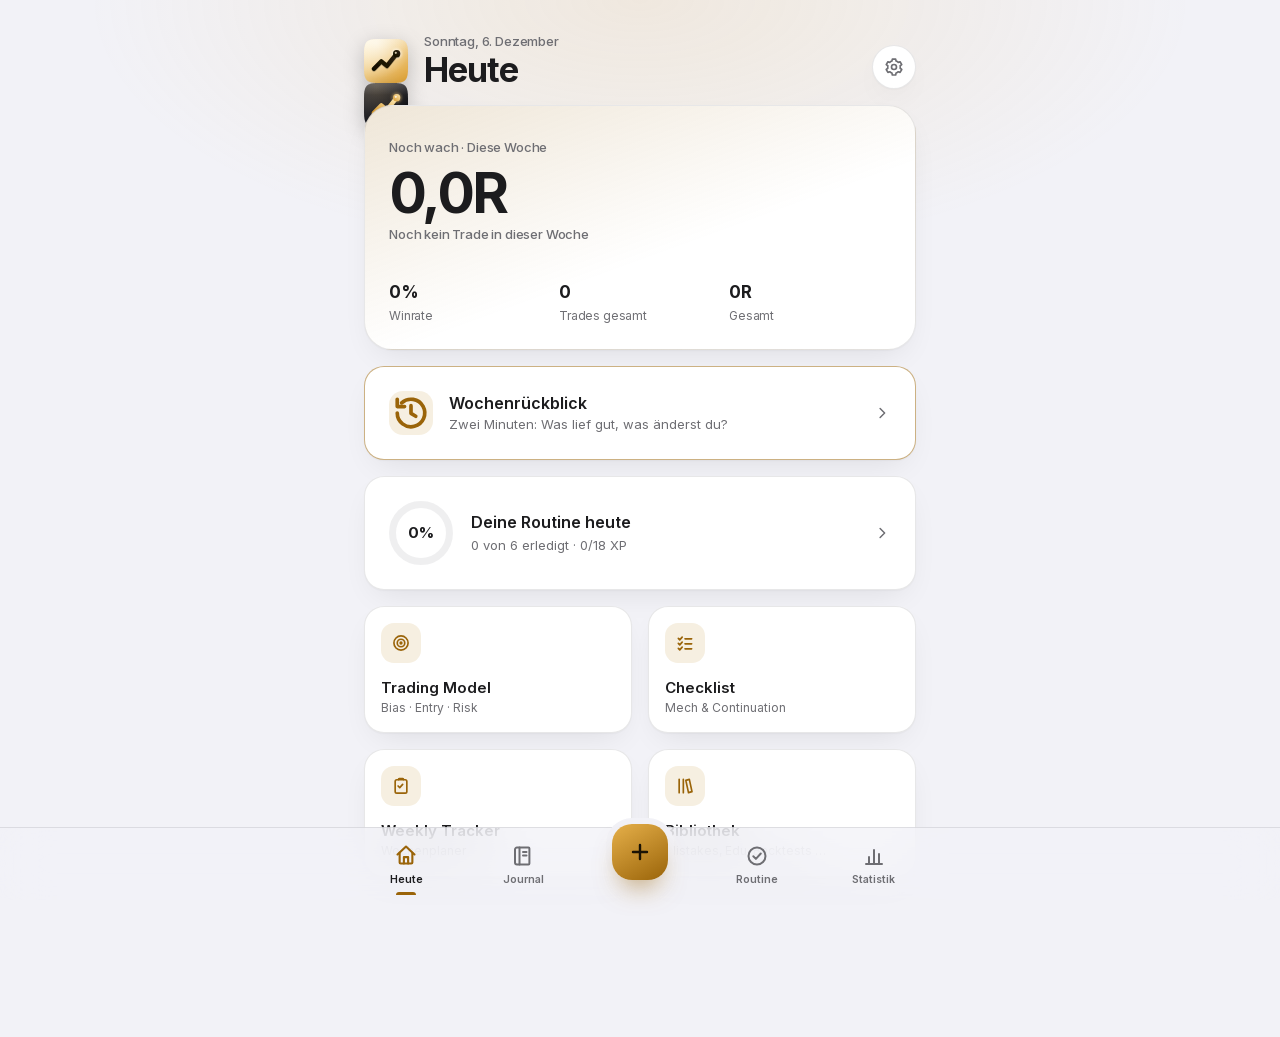
==== commit 67914408: "Qualitaetsrunde: iPhone-Zoom-Fix, Daten-Cache, Barrierefreiheit, Dynamic Type, Onboarding, PIN-Sperr" ====
--- a/index.html
+++ b/index.html
@@ -16,8 +16,8 @@
 <meta name="mobile-web-app-capable" content="yes">
 <meta name="apple-mobile-web-app-title" content="Journal">
 <meta name="apple-mobile-web-app-status-bar-style" content="black-translucent">
-<link rel="preconnect" href="https://fonts.googleapis.com">
-<link rel="preconnect" href="https://fonts.gstatic.com" crossorigin>
+<link rel="preload" href="fonts/inter-latin.woff2" as="font" type="font/woff2" crossorigin>
+<link rel="stylesheet" href="fonts/fonts.css">
 <link rel="stylesheet" href="css/style.css">
 <script>
   (function () {
@@ -102,6 +102,9 @@
 <script src="js/tools.js"></script>
 <script src="js/stats.js"></script>
 <script src="js/home.js"></script>
+<script src="js/privacy.js"></script>
+<script src="js/onboarding.js"></script>
+<script src="js/importer.js"></script>
 <script src="js/settings.js"></script>
 <script src="js/sync.js"></script>
 <script>
--- a/fonts/fonts.css
+++ b/fonts/fonts.css
@@ -0,0 +1,3 @@
+/* Inter (SIL Open Font License 1.1) – lokal gehostet: kein Google-Abruf, funktioniert offline */
+@font-face { font-family: "Inter"; font-style: normal; font-weight: 400 700; font-display: swap; src: url("inter-latin-ext.woff2") format("woff2"); unicode-range: U+0100-02BA, U+02BD-02C5, U+02C7-02CC, U+02CE-02D7, U+02DD-02FF, U+0304, U+0308, U+0329, U+1D00-1DBF, U+1E00-1E9F, U+1EF2-1EFF, U+2020, U+20A0-20AB, U+20AD-20C0, U+2113, U+2C60-2C7F, U+A720-A7FF; }
+@font-face { font-family: "Inter"; font-style: normal; font-weight: 400 700; font-display: swap; src: url("inter-latin.woff2") format("woff2"); unicode-range: U+0000-00FF, U+0131, U+0152-0153, U+02BB-02BC, U+02C6, U+02DA, U+02DC, U+0304, U+0308, U+0329, U+2000-206F, U+20AC, U+2122, U+2191, U+2193, U+2212, U+2215, U+FEFF, U+FFFD; }
--- a/css/style.css
+++ b/css/style.css
@@ -1,4 +1,3 @@
-@import url('https://fonts.googleapis.com/css2?family=Inter:wght@400;500;600;700&display=swap');
 
 /* =========================================================
    Design-System – ruhig, weich, hochwertig
@@ -27,7 +26,7 @@
   /* Typografie: SF Pro auf Apple-Geraeten, sonst Inter */
   --font: -apple-system, BlinkMacSystemFont, "SF Pro Text", "SF Pro Display", Inter, "Segoe UI", Roboto, sans-serif;
   --display: var(--font);
-  --fs-cap: 12px; --fs-sub: 13px; --fs-body: 15px; --fs-title: 17px; --fs-h2: 22px; --fs-h1: 34px;
+  --fs-cap: 0.75rem; --fs-sub: 0.8125rem; --fs-body: 0.9375rem; --fs-title: 1.0625rem; --fs-h2: 1.375rem; --fs-h1: 2.125rem;
 
   /* Farben – hell */
   --bg: #f2f2f7;
@@ -41,9 +40,9 @@
   --text: #1c1c1e;
   --text-rgb: 28, 28, 30;
   --dim: #6e6e73;
-  --accent: #b5780f;
+  --accent: #9a6409;
   --accent-2: #e6b04a;
-  --accent-rgb: 181, 120, 15;
+  --accent-rgb: 154, 100, 9;
   --accent-ink: #1a1305;
   --accent-soft: rgba(181, 120, 15, 0.12);
   --win: #248a3d;
@@ -114,18 +113,18 @@
 }
 
 * { box-sizing: border-box; -webkit-tap-highlight-color: transparent; }
-html { -webkit-text-size-adjust: 100%; }
+html { -webkit-text-size-adjust: 100%; font-size: 100%; }
 html, body {
   margin: 0;
   min-height: 100%;
   background: var(--bg);
   color: var(--text);
   font-family: var(--font);
-  font-size: var(--fs-body);
   line-height: 1.4667;
   letter-spacing: -0.011em;
   -webkit-font-smoothing: antialiased;
 }
+body { font-size: var(--fs-body); }
 body::before { content: ""; position: fixed; inset: 0 0 auto 0; height: 360px; z-index: 0; pointer-events: none; background: radial-gradient(60% 100% at 50% 0%, var(--glow), transparent 72%); }
 button, input, textarea, select { font: inherit; color: inherit; }
 button { cursor: pointer; }
@@ -201,7 +200,7 @@
 /* ---------- Dock ---------- */
 .dock { position: fixed; z-index: 30; left: 0; right: 0; bottom: 0; padding-bottom: env(safe-area-inset-bottom); background: rgba(var(--bg-rgb), 0.72); backdrop-filter: blur(24px) saturate(1.8); -webkit-backdrop-filter: blur(24px) saturate(1.8); border-top: 1px solid var(--line); }
 .dock-in { max-width: 600px; margin: 0 auto; height: var(--dock-h); display: grid; grid-template-columns: repeat(5, 1fr); align-items: center; padding: 0 var(--s1); }
-.dock button.tab { position: relative; background: none; border: none; display: flex; flex-direction: column; align-items: center; gap: 4px; padding: 10px 0 6px; color: var(--dim); font-size: 10.5px; font-weight: 600; transition: color var(--t-fast), transform var(--t-fast) var(--spring); }
+.dock button.tab { position: relative; background: none; border: none; display: flex; flex-direction: column; align-items: center; gap: 4px; padding: 10px 0 6px; color: var(--dim); font-size: 0.6563rem; font-weight: 600; transition: color var(--t-fast), transform var(--t-fast) var(--spring); }
 .dock button.tab svg { width: 24px; height: 24px; transition: transform var(--t-base) var(--spring); }
 .dock button.tab::after { content: ""; position: absolute; bottom: -1px; width: 20px; height: 3px; border-radius: 3px 3px 0 0; background: var(--accent); transform: scaleX(0); transition: transform var(--t-base) var(--spring); }
 .dock button.tab.active { color: var(--text); }
@@ -280,7 +279,7 @@
 
 /* ---------- Eingaben ---------- */
 input[type="text"], input[type="date"], input[type="number"], input[type="url"], input[type="password"], textarea, select {
-  width: 100%; border: 1.5px solid transparent; background: var(--fill); border-radius: var(--r-md); padding: 14px var(--s2); font-size: var(--fs-body); outline: none;
+  width: 100%; border: 1.5px solid transparent; background: var(--fill); border-radius: var(--r-md); padding: 14px var(--s2); font-size: max(16px, 1rem); outline: none;
   transition: border-color var(--t-fast), box-shadow var(--t-base) var(--ease), background var(--t-fast);
 }
 input:focus, textarea:focus, select:focus { border-color: rgba(var(--accent-rgb), 0.7); box-shadow: 0 0 0 4px rgba(var(--accent-rgb), 0.14); }
@@ -315,7 +314,7 @@
 .filter-panel.open > .inner { padding: var(--s2) 0 var(--s1); }
 .chip-scroll { display: flex; gap: var(--s1); overflow-x: auto; margin: 0 calc(var(--page-x) * -1); padding: 0 var(--page-x); scrollbar-width: none; }
 .chip-scroll .chip { flex-shrink: 0; }
-.badge { position: absolute; top: -2px; right: -2px; min-width: 18px; height: 18px; padding: 0 5px; border-radius: 9px; background: var(--accent); color: var(--accent-ink); font-size: 11px; font-weight: 700; display: flex; align-items: center; justify-content: center; animation: pop var(--t-base) var(--spring) both; }
+.badge { position: absolute; top: -2px; right: -2px; min-width: 18px; height: 18px; padding: 0 5px; border-radius: 9px; background: var(--accent); color: var(--accent-ink); font-size: 0.6875rem; font-weight: 700; display: flex; align-items: center; justify-content: center; animation: pop var(--t-base) var(--spring) both; }
 
 .empty { text-align: center; color: var(--dim); padding: var(--s5) var(--s3); font-size: var(--fs-body); animation: fade var(--t-slow) var(--ease) both; }
 .empty .empty-icon { width: 48px; height: 48px; margin: 0 auto var(--s2); opacity: 0.4; }
@@ -347,12 +346,12 @@
 .stat-grid.three { grid-template-columns: repeat(3, minmax(0, 1fr)); gap: var(--s1); }
 .stat-tile { background: var(--surface); border: 1px solid var(--line); border-radius: var(--r-lg); padding: var(--s2) var(--s3); box-shadow: var(--shadow); }
 .stat-tile .lbl { font-size: var(--fs-sub); font-weight: 500; color: var(--dim); }
-.stat-tile .num { font-size: 28px; font-weight: 700; margin-top: 4px; letter-spacing: -0.03em; line-height: 1.15; }
+.stat-tile .num { font-size: 1.75rem; font-weight: 700; margin-top: 4px; letter-spacing: -0.03em; line-height: 1.15; }
 .stat-grid.three .stat-tile { padding: var(--s2); border-radius: var(--r-md); }
-.stat-grid.three .num { font-size: 20px; }
+.stat-grid.three .num { font-size: 1.25rem; }
 .stat-row { display: flex; gap: var(--s1); }
 .stat { flex: 1; background: var(--fill); border-radius: var(--r-md); padding: var(--s2) var(--s1); text-align: center; }
-.stat .num { font-size: 20px; font-weight: 700; letter-spacing: -0.02em; }
+.stat .num { font-size: 1.25rem; font-weight: 700; letter-spacing: -0.02em; }
 .stat .lbl { font-size: var(--fs-cap); color: var(--dim); margin-top: 2px; }
 
 .chart-wrap { position: relative; width: 100%; touch-action: pan-y; }
@@ -362,7 +361,7 @@
 .donut-wrap { display: flex; align-items: center; gap: var(--s3); }
 .donut-seg { fill: none; stroke-width: 12; stroke-linecap: round; transition: stroke-dasharray var(--t-slow) var(--ease); }
 .donut-center { position: absolute; inset: 0; display: flex; flex-direction: column; align-items: center; justify-content: center; }
-.donut-center .big { font-size: 24px; font-weight: 700; letter-spacing: -0.03em; }
+.donut-center .big { font-size: 1.5rem; font-weight: 700; letter-spacing: -0.03em; }
 .legend { display: flex; flex-direction: column; gap: var(--s1); font-size: var(--fs-body); }
 .legend i { display: inline-block; width: 8px; height: 8px; border-radius: 50%; margin-right: 12px; }
 
@@ -388,7 +387,7 @@
 .cal-day.win { background: rgba(var(--win-rgb), 0.16); color: var(--win); cursor: pointer; }
 .cal-day.loss { background: rgba(var(--loss-rgb), 0.16); color: var(--loss); cursor: pointer; }
 .cal-day.be { background: rgba(var(--be-rgb), 0.16); color: var(--be); cursor: pointer; }
-.cal-day .rr { font-size: 10px; font-weight: 700; margin-top: 1px; }
+.cal-day .rr { font-size: 0.625rem; font-weight: 700; margin-top: 1px; }
 
 /* ---------- Galerie & Bilder ---------- */
 .gallery { display: grid; grid-template-columns: repeat(2, minmax(0, 1fr)); gap: var(--s2); }
@@ -480,7 +479,7 @@
 
 /* ---------- Home ---------- */
 .hero { position: relative; overflow: hidden; border-radius: 28px; padding: var(--s4) var(--s3) var(--s3); margin-bottom: var(--s2); background: linear-gradient(160deg, rgba(var(--accent-rgb), 0.16), transparent 58%), var(--surface); border: 1px solid var(--line); box-shadow: var(--shadow); }
-.hero .big { font-size: 56px; font-weight: 700; letter-spacing: -0.045em; line-height: 1; margin: var(--s1) 0 4px; }
+.hero .big { font-size: 3.5rem; font-weight: 700; letter-spacing: -0.045em; line-height: 1; margin: var(--s1) 0 4px; }
 .hero .cap { font-size: var(--fs-sub); color: var(--dim); font-weight: 500; }
 .hero .spark { margin: var(--s3) -6px var(--s1); height: 72px; }
 .hero-stats { display: flex; gap: var(--s1); margin-top: var(--s2); }
@@ -501,10 +500,10 @@
 .ring-bg { fill: none; stroke: var(--fill); }
 .ring-fg { fill: none; stroke: url(#goldGrad); stroke-linecap: round; transition: stroke-dashoffset var(--t-slow) var(--ease); filter: drop-shadow(0 0 6px rgba(var(--accent-rgb), 0.35)); }
 .ring-in { position: absolute; inset: 0; display: flex; flex-direction: column; align-items: center; justify-content: center; }
-.ring-in .big { font-size: 34px; font-weight: 700; letter-spacing: -0.04em; line-height: 1; }
+.ring-in .big { font-size: 2.125rem; font-weight: 700; letter-spacing: -0.04em; line-height: 1; }
 .ring-in .small { font-size: var(--fs-cap); color: var(--dim); margin-top: 4px; }
 .today-top { display: flex; align-items: center; gap: var(--s3); }
-.streak { display: inline-flex; align-items: center; gap: var(--s1); font-weight: 700; font-size: 24px; letter-spacing: -0.03em; }
+.streak { display: inline-flex; align-items: center; gap: var(--s1); font-weight: 700; font-size: 1.5rem; letter-spacing: -0.03em; }
 .streak svg { width: 24px; height: 24px; color: var(--accent); }
 .streak.cold svg { color: var(--dim); }
 .habit { display: flex; align-items: center; gap: var(--s2); padding: var(--s2) 4px; cursor: pointer; user-select: none; transition: transform var(--t-fast) var(--spring), opacity var(--t-base) var(--ease); }
@@ -537,9 +536,9 @@
 .heat-d.today { box-shadow: inset 0 0 0 1.5px var(--accent); }
 .heat-d.full { color: var(--accent-ink); font-weight: 700; }
 .score-line { display: flex; align-items: baseline; justify-content: space-between; margin-bottom: var(--s2); }
-.score-line .pct { font-size: 34px; font-weight: 700; letter-spacing: -0.04em; }
+.score-line .pct { font-size: 2.125rem; font-weight: 700; letter-spacing: -0.04em; }
 .stepper { display: inline-flex; align-items: center; gap: 2px; background: var(--fill); border-radius: 12px; padding: 3px; }
-.stepper button { width: 32px; height: 32px; border: none; border-radius: 9px; background: none; color: var(--text); font-size: 18px; font-weight: 600; transition: transform var(--t-fast) var(--spring), background var(--t-fast); }
+.stepper button { width: 32px; height: 32px; border: none; border-radius: 9px; background: none; color: var(--text); font-size: 1.125rem; font-weight: 600; transition: transform var(--t-fast) var(--spring), background var(--t-fast); }
 .stepper button:active { transform: scale(var(--press-sm)); background: var(--raise); }
 .stepper b { min-width: 32px; text-align: center; font-size: var(--fs-body); }
 .edit-habit { display: flex; align-items: center; gap: var(--s1); margin-bottom: var(--s1); }
@@ -572,7 +571,7 @@
 #fx { position: fixed; inset: 0; z-index: 140; pointer-events: none; }
 .celebrate { position: fixed; z-index: 145; left: 50%; bottom: calc(var(--dock-h) + var(--s3) + env(safe-area-inset-bottom)); width: calc(100% - var(--s5)); max-width: 420px; transform: translate(-50%, 32px) scale(0.96); opacity: 0; display: flex; align-items: center; gap: var(--s2); padding: var(--s2) var(--s3); border-radius: 24px; background: rgba(var(--surface-rgb), 0.92); backdrop-filter: blur(24px); -webkit-backdrop-filter: blur(24px); border: 1px solid rgba(var(--accent-rgb), 0.5); box-shadow: var(--shadow-lg), 0 0 0 6px rgba(var(--accent-rgb), 0.08); transition: transform var(--t-slow) var(--spring), opacity var(--t-base) var(--ease); }
 .celebrate.show { transform: translate(-50%, 0); opacity: 1; }
-.celebrate .em { font-size: 32px; line-height: 1; }
+.celebrate .em { font-size: 2rem; line-height: 1; }
 .celebrate .t { font-weight: 700; font-size: var(--fs-title); letter-spacing: -0.02em; }
 .celebrate .s { font-size: var(--fs-sub); color: var(--dim); margin-top: 2px; }
 
@@ -587,7 +586,7 @@
 @media (max-width: 480px) {
   .day-grid { grid-template-columns: 1fr; }
   .week-body .field-grid { grid-template-columns: 1fr; }
-  .hero .big { font-size: 48px; }
+  .hero .big { font-size: 3rem; }
 }
 @media (min-width: 640px) {
   .gallery { grid-template-columns: repeat(3, minmax(0, 1fr)); }
@@ -600,3 +599,75 @@
   .rv { opacity: 1; transform: none; }
   .sk::after { display: none; }
 }
+
+/* =========================================================
+   Barrierefreiheit, Touch-Flaechen, Sicherheit, Onboarding
+   ========================================================= */
+button, a, [role="button"], .chip, .seg-tab, input, select, textarea { touch-action: manipulation; }
+
+/* sichtbarer Fokus fuer Tastatur und Screenreader-Nutzer */
+:focus { outline: none; }
+:focus-visible { outline: 2px solid var(--accent); outline-offset: 2px; border-radius: 8px; }
+.chip:focus-visible, .round-btn:focus-visible, .switch:focus-visible { outline-offset: 3px; }
+input:focus-visible, textarea:focus-visible, select:focus-visible { outline: none; }
+
+/* Touch-Ziele mindestens 44 px (Icon bleibt klein, die Flaeche ist gross) */
+.icon-btn { width: 44px; height: 44px; }
+.chip { display: inline-flex; align-items: center; min-height: 40px; }
+.chip.sm { min-height: 36px; }
+.stepper button { width: 40px; height: 40px; }
+.btn.small { min-height: 40px; }
+.add-line { min-height: 44px; }
+.thumb .x::after, .checkbox::after { content: ""; position: absolute; inset: -10px; }
+.checkbox.pop::after { inset: -2px; }
+.seg-tab { min-height: 44px; }
+
+/* Offline-Hinweis */
+.offline-pill { position: fixed; z-index: 170; top: calc(var(--s1) + env(safe-area-inset-top)); left: 50%; transform: translate(-50%, -140%); max-width: calc(100% - var(--s4)); padding: 8px var(--s2); border-radius: 999px; background: rgba(var(--text-rgb), 0.92); color: var(--bg); font-size: var(--fs-sub); font-weight: 600; text-align: center; transition: transform var(--t-base) var(--spring); pointer-events: none; }
+.offline-pill.show { transform: translate(-50%, 0); }
+
+/* Hinweis mit Aktion (Rueckgaengig) */
+.toast.act { pointer-events: auto; padding-right: var(--s1); }
+.toast-act { border: none; background: rgba(var(--bg-rgb), 0.18); color: var(--accent-2); font-weight: 700; font-size: var(--fs-body); padding: 8px var(--s2); border-radius: 999px; min-height: 40px; transition: transform var(--t-fast) var(--spring); }
+.toast-act:active { transform: scale(var(--press)); }
+
+/* Sync-Fehler: Punkt am Zahnrad */
+#settingsBtn { position: relative; }
+#settingsBtn.has-alert::after { content: ""; position: absolute; top: 6px; right: 6px; width: 10px; height: 10px; border-radius: 50%; background: var(--loss); box-shadow: 0 0 0 2px var(--surface); animation: pop var(--t-base) var(--spring) both; }
+
+/* App-Sperre */
+.lockscreen { position: fixed; inset: 0; z-index: 300; display: flex; flex-direction: column; align-items: center; justify-content: center; gap: var(--s3); padding: var(--s3); background: rgba(var(--bg-rgb), 0.9); backdrop-filter: blur(40px) saturate(1.6); -webkit-backdrop-filter: blur(40px) saturate(1.6); transition: opacity var(--t-base) var(--ease); }
+.lockscreen.out { opacity: 0; pointer-events: none; }
+.lockscreen .lk-logo { width: 72px; height: 72px; }
+.lockscreen .lk-logo img { width: 100%; height: 100%; filter: drop-shadow(0 12px 18px rgba(0, 0, 0, 0.3)); }
+.lockscreen h2 { margin: 0; font-size: var(--fs-title); font-weight: 600; }
+.pin-dots { display: flex; gap: var(--s2); height: 16px; }
+.pin-dots i { width: 14px; height: 14px; border-radius: 50%; box-shadow: inset 0 0 0 1.5px var(--raise); position: relative; }
+.pin-dots i::before { content: ""; position: absolute; inset: 0; border-radius: 50%; background: var(--accent); transform: scale(0); transition: transform var(--t-fast) var(--spring); }
+.pin-dots i.on::before { transform: none; }
+.pin-dots.shake { animation: shake var(--t-base) var(--ease); }
+@keyframes shake { 20% { transform: translateX(-10px); } 40% { transform: translateX(8px); } 60% { transform: translateX(-6px); } 80% { transform: translateX(3px); } }
+.keypad { display: grid; grid-template-columns: repeat(3, 76px); gap: var(--s2) var(--s3); }
+.keypad button { width: 76px; height: 76px; border-radius: 50%; border: none; background: var(--fill); font-size: 1.75rem; font-weight: 500; transition: transform var(--t-fast) var(--spring), background var(--t-fast); }
+.keypad button:active { transform: scale(var(--press-sm)); background: var(--raise); }
+.keypad .blank { visibility: hidden; }
+.keypad .ghost { background: none; font-size: var(--fs-body); color: var(--dim); }
+
+/* Willkommens-Tour */
+.tour-viewport { overflow: hidden; margin: 0 calc(var(--s3) * -1); }
+.tour-track { display: flex; transition: transform var(--t-slow) var(--ease); }
+.tour-slide { flex: 0 0 100%; padding: 0 var(--s3); text-align: center; }
+.tour-slide .ic { width: 72px; height: 72px; margin: var(--s2) auto var(--s3); border-radius: 22px; background: var(--accent-soft); color: var(--accent); display: flex; align-items: center; justify-content: center; }
+.tour-slide .ic svg { width: 34px; height: 34px; }
+.tour-slide h3 { margin-bottom: var(--s1); }
+.tour-slide p { margin: 0 auto; max-width: 30ch; color: var(--dim); font-size: var(--fs-body); }
+.tour-dots { display: flex; justify-content: center; gap: var(--s1); margin: var(--s3) 0 var(--s2); }
+.tour-dots i { width: 8px; height: 8px; border-radius: 4px; background: var(--raise); transition: transform var(--t-base) var(--spring), background var(--t-fast); }
+.tour-dots i.on { background: var(--accent); transform: scaleX(2.4); }
+
+/* Datenschutz & Hilfe */
+.prose { font-size: var(--fs-body); line-height: 1.55; }
+.prose h4 { margin: var(--s3) 0 var(--s1); font-size: var(--fs-title); }
+.prose p, .prose ul { margin: 0 0 var(--s1); color: var(--dim); }
+.prose ul { padding-left: var(--s3); }
+.help-hint { font-size: var(--fs-sub); color: var(--dim); margin: 6px 2px 0; }
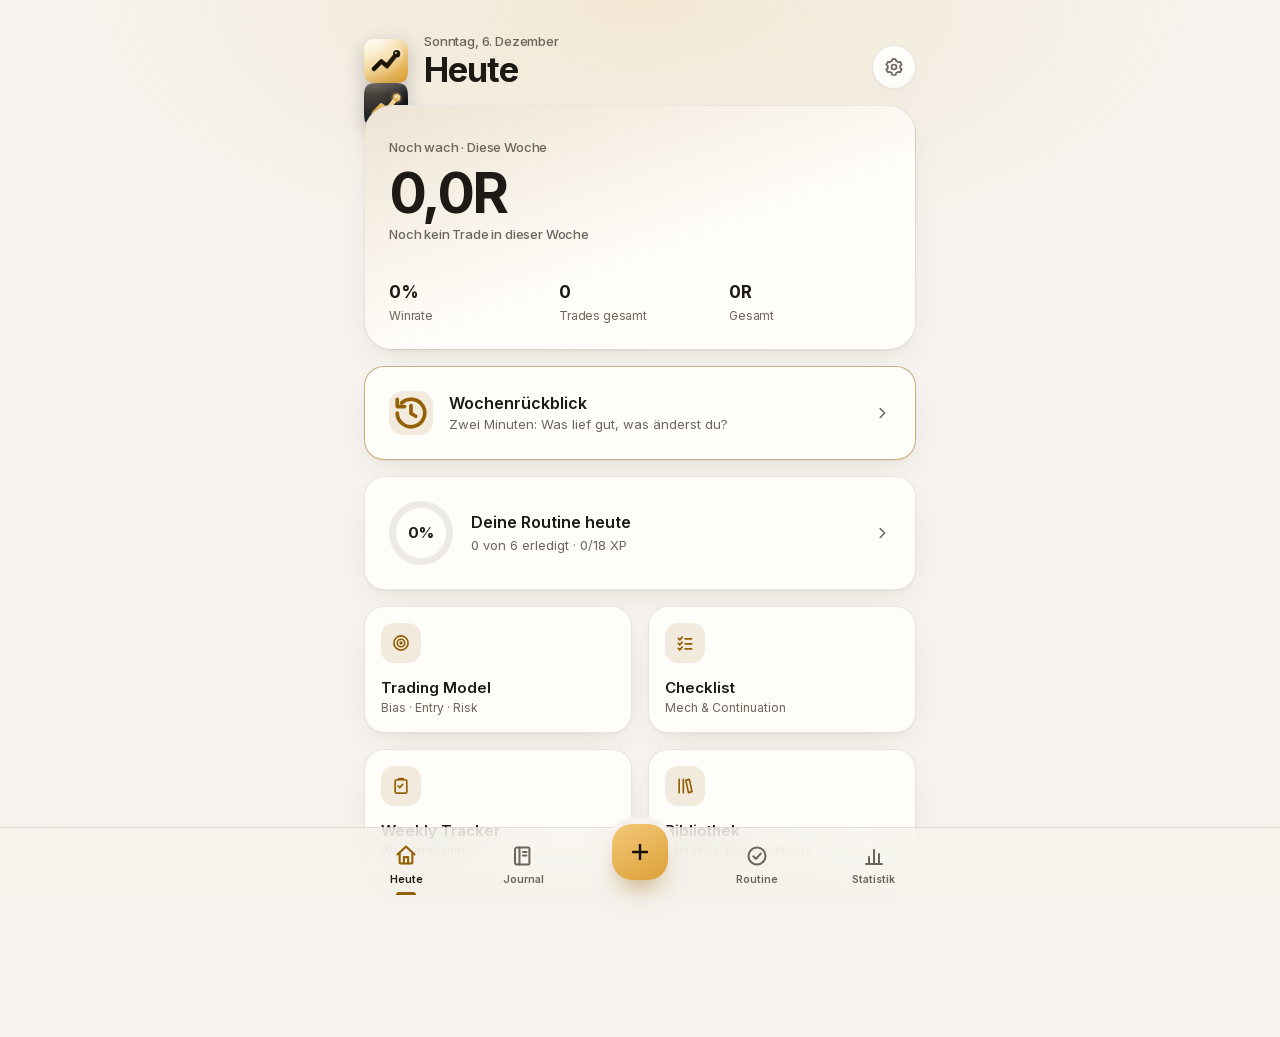
==== commit 72284d07: "Rundgang: neue Routine, Warm-Farbschema (AA) + Klassisch-Variante, Plattform-Feinschliff (dvh, Safe " ====
--- a/index.html
+++ b/index.html
@@ -4,8 +4,10 @@
 <meta charset="UTF-8">
 <meta name="viewport" content="width=device-width, initial-scale=1, viewport-fit=cover">
 <title>Trading Journal</title>
-<meta name="theme-color" content="#f2f2f7" media="(prefers-color-scheme: light)">
-<meta name="theme-color" content="#000000" media="(prefers-color-scheme: dark)">
+<meta name="color-scheme" content="light dark">
+<meta name="format-detection" content="telephone=no">
+<meta name="theme-color" content="#f6f3ee" media="(prefers-color-scheme: light)">
+<meta name="theme-color" content="#0b0a08" media="(prefers-color-scheme: dark)">
 <meta name="description" content="Trading Journal 2026: Trades, Analysen, Statistiken, Routine und Trading-Model-Checklisten.">
 <link rel="manifest" href="manifest.json">
 <link rel="icon" href="icons/logo-dark.svg" type="image/svg+xml" media="(prefers-color-scheme: light)">
@@ -18,10 +20,13 @@
 <meta name="apple-mobile-web-app-status-bar-style" content="black-translucent">
 <link rel="preload" href="fonts/inter-latin.woff2" as="font" type="font/woff2" crossorigin>
 <link rel="stylesheet" href="fonts/fonts.css">
+<link rel="stylesheet" href="css/palette.css">
 <link rel="stylesheet" href="css/style.css">
 <script>
   (function () {
     try {
+      var pal = localStorage.getItem('palette');
+      if (pal === 'classic') document.documentElement.setAttribute('data-palette', 'classic');
       var t = localStorage.getItem('theme');
       if (t === 'light' || t === 'dark') document.documentElement.setAttribute('data-theme', t);
     } catch (e) {}
@@ -74,7 +79,7 @@
   <main id="view"></main>
 </div>
 
-<nav class="dock">
+<nav class="dock" aria-label="Hauptnavigation">
   <div class="dock-in">
     <button class="tab" data-route="home"><span class="ic"></span>Heute</button>
     <button class="tab" data-route="journal"><span class="ic"></span>Journal</button>
@@ -95,6 +100,7 @@
 <script src="js/fx.js"></script>
 <script src="js/seed.js"></script>
 <script src="js/habits.js"></script>
+<script src="js/routine.js"></script>
 <script src="js/journal.js"></script>
 <script src="js/propaccounts.js"></script>
 <script src="js/analysis.js"></script>
--- a/css/palette.css
+++ b/css/palette.css
@@ -0,0 +1,138 @@
+/* =========================================================
+   Farb-Tokens – EINE Stelle fuer alle Farben
+   Standard: "Warm" (warme Neutraltoene + Gold, alle Kontraste >= WCAG AA)
+   Variante: data-palette="classic" = das vorherige Schema (kuehles iOS-Grau)
+   Wechsel: Einstellungen -> Darstellung -> Farbschema
+   ========================================================= */
+
+/* ---------- Warm · hell ---------- */
+:root {
+  color-scheme: light;
+  --bg: #f6f3ee;            --bg-rgb: 246, 243, 238;
+  --surface: #fffdfa;       --surface-rgb: 255, 253, 250;
+  --fill: rgba(110, 100, 80, 0.12);
+  --surface-2: var(--fill);
+  --raise: rgba(110, 100, 80, 0.22);
+  --line: rgba(70, 55, 30, 0.12);
+  --text: #1d1a15;          --text-rgb: 29, 26, 21;       /* 15.9:1 auf --bg */
+  --dim: #6b655b;                                          /* 5.0:1 auf --bg */
+  --accent: #946006;        --accent-rgb: 148, 96, 6;     /* 4.8:1 auf --bg (Text/Icons) */
+  --accent-2: #e3ae4a;
+  --accent-soft: rgba(148, 96, 6, 0.12);
+  --accent-ink: #1a1305;                                   /* Text auf Gold-Flaechen */
+  --btn-from: #f3c977;      --btn-to: #dca03a;            /* Knopf-Verlauf: Ink darauf >= 7:1 */
+  --win: #1e7a35;           --win-rgb: 30, 122, 53;       /* 5.4:1 */
+  --loss: #c8101c;          --loss-rgb: 200, 16, 28;      /* 5.6:1 */
+  --be: #0b64c8;            --be-rgb: 11, 100, 200;       /* 5.3:1 */
+  --glow: rgba(227, 174, 74, 0.16);
+  --shadow: 0 1px 2px rgba(60, 40, 10, 0.05), 0 12px 32px -12px rgba(60, 40, 10, 0.12);
+  --shadow-lg: 0 24px 64px -16px rgba(40, 25, 5, 0.30);
+  --meta-bg: #f6f3ee;
+}
+
+/* ---------- Warm · dunkel ---------- */
+@media (prefers-color-scheme: dark) {
+  :root:not([data-theme="light"]) {
+    color-scheme: dark;
+    --bg: #0b0a08;          --bg-rgb: 11, 10, 8;
+    --surface: #181613;     --surface-rgb: 24, 22, 19;
+    --fill: rgba(135, 125, 110, 0.22);
+    --raise: rgba(135, 125, 110, 0.34);
+    --line: rgba(255, 240, 215, 0.09);
+    --text: #f6f2ea;        --text-rgb: 246, 242, 234;
+    --dim: #a39d91;                                          /* 6.6:1 auf --surface */
+    --accent: #f0bb5e;      --accent-rgb: 240, 187, 94;
+    --accent-2: #f9d78e;
+    --accent-soft: rgba(240, 187, 94, 0.14);
+    --btn-from: #f9d78e;    --btn-to: #e9ac45;
+    --win: #34d27b;         --win-rgb: 52, 210, 123;
+    --loss: #ff7068;        --loss-rgb: 255, 112, 104;
+    --be: #6cb4ff;          --be-rgb: 108, 180, 255;
+    --glow: rgba(240, 187, 94, 0.10);
+    --shadow: 0 0 0 transparent;
+    --shadow-lg: 0 24px 64px -16px rgba(0, 0, 0, 0.7);
+    --meta-bg: #0b0a08;
+  }
+}
+:root[data-theme="dark"] {
+  color-scheme: dark;
+  --bg: #0b0a08;          --bg-rgb: 11, 10, 8;
+  --surface: #181613;     --surface-rgb: 24, 22, 19;
+  --fill: rgba(135, 125, 110, 0.22);
+  --raise: rgba(135, 125, 110, 0.34);
+  --line: rgba(255, 240, 215, 0.09);
+  --text: #f6f2ea;        --text-rgb: 246, 242, 234;
+  --dim: #a39d91;
+  --accent: #f0bb5e;      --accent-rgb: 240, 187, 94;
+  --accent-2: #f9d78e;
+  --accent-soft: rgba(240, 187, 94, 0.14);
+  --btn-from: #f9d78e;    --btn-to: #e9ac45;
+  --win: #34d27b;         --win-rgb: 52, 210, 123;
+  --loss: #ff7068;        --loss-rgb: 255, 112, 104;
+  --be: #6cb4ff;          --be-rgb: 108, 180, 255;
+  --glow: rgba(240, 187, 94, 0.10);
+  --shadow: 0 0 0 transparent;
+  --shadow-lg: 0 24px 64px -16px rgba(0, 0, 0, 0.7);
+  --meta-bg: #0b0a08;
+}
+
+/* ---------- Klassisch (vorheriges Schema) · hell ---------- */
+:root[data-palette="classic"] {
+  --bg: #f2f2f7;          --bg-rgb: 242, 242, 247;
+  --surface: #ffffff;     --surface-rgb: 255, 255, 255;
+  --fill: rgba(120, 120, 128, 0.12);
+  --raise: rgba(120, 120, 128, 0.2);
+  --line: rgba(60, 60, 67, 0.12);
+  --text: #1c1c1e;        --text-rgb: 28, 28, 30;
+  --dim: #6e6e73;
+  --accent: #9a6409;      --accent-rgb: 154, 100, 9;
+  --accent-2: #e6b04a;
+  --accent-soft: rgba(154, 100, 9, 0.12);
+  --btn-from: #e6b04a;    --btn-to: #9a6409;
+  --win: #248a3d;         --win-rgb: 36, 138, 61;
+  --loss: #d70015;        --loss-rgb: 215, 0, 21;
+  --be: #0071e3;          --be-rgb: 0, 113, 227;
+  --glow: rgba(230, 176, 74, 0.14);
+  --shadow: 0 1px 2px rgba(0, 0, 0, 0.04), 0 12px 32px -12px rgba(0, 0, 0, 0.10);
+  --shadow-lg: 0 24px 64px -16px rgba(0, 0, 0, 0.28);
+  --meta-bg: #f2f2f7;
+}
+/* ---------- Klassisch · dunkel ---------- */
+@media (prefers-color-scheme: dark) {
+  :root[data-palette="classic"]:not([data-theme="light"]) {
+    --bg: #000000;        --bg-rgb: 0, 0, 0;
+    --surface: #1c1c1e;   --surface-rgb: 28, 28, 30;
+    --fill: rgba(120, 120, 128, 0.24);
+    --raise: rgba(120, 120, 128, 0.36);
+    --line: rgba(255, 255, 255, 0.09);
+    --text: #f5f5f7;      --text-rgb: 245, 245, 247;
+    --dim: #98989f;
+    --accent: #f0bb5e;    --accent-rgb: 240, 187, 94;
+    --accent-2: #f9d78e;
+    --accent-soft: rgba(240, 187, 94, 0.14);
+    --btn-from: #f9d78e;  --btn-to: #f0bb5e;
+    --win: #30d158;       --win-rgb: 48, 209, 88;
+    --loss: #ff6961;      --loss-rgb: 255, 105, 97;
+    --be: #6cb4ff;        --be-rgb: 108, 180, 255;
+    --glow: rgba(240, 187, 94, 0.10);
+    --meta-bg: #000000;
+  }
+}
+:root[data-palette="classic"][data-theme="dark"] {
+  --bg: #000000;          --bg-rgb: 0, 0, 0;
+  --surface: #1c1c1e;     --surface-rgb: 28, 28, 30;
+  --fill: rgba(120, 120, 128, 0.24);
+  --raise: rgba(120, 120, 128, 0.36);
+  --line: rgba(255, 255, 255, 0.09);
+  --text: #f5f5f7;        --text-rgb: 245, 245, 247;
+  --dim: #98989f;
+  --accent: #f0bb5e;      --accent-rgb: 240, 187, 94;
+  --accent-2: #f9d78e;
+  --accent-soft: rgba(240, 187, 94, 0.14);
+  --btn-from: #f9d78e;    --btn-to: #f0bb5e;
+  --win: #30d158;         --win-rgb: 48, 209, 88;
+  --loss: #ff6961;        --loss-rgb: 255, 105, 97;
+  --be: #6cb4ff;          --be-rgb: 108, 180, 255;
+  --glow: rgba(240, 187, 94, 0.10);
+  --meta-bg: #000000;
+}
--- a/css/style.css
+++ b/css/style.css
@@ -28,89 +28,11 @@
   --display: var(--font);
   --fs-cap: 0.75rem; --fs-sub: 0.8125rem; --fs-body: 0.9375rem; --fs-title: 1.0625rem; --fs-h2: 1.375rem; --fs-h1: 2.125rem;
 
-  /* Farben – hell */
-  --bg: #f2f2f7;
-  --bg-rgb: 242, 242, 247;
-  --surface: #ffffff;
-  --surface-rgb: 255, 255, 255;
-  --fill: rgba(120, 120, 128, 0.12);
-  --surface-2: var(--fill);
-  --raise: rgba(120, 120, 128, 0.2);
-  --line: rgba(60, 60, 67, 0.12);
-  --text: #1c1c1e;
-  --text-rgb: 28, 28, 30;
-  --dim: #6e6e73;
-  --accent: #9a6409;
-  --accent-2: #e6b04a;
-  --accent-rgb: 154, 100, 9;
-  --accent-ink: #1a1305;
-  --accent-soft: rgba(181, 120, 15, 0.12);
-  --win: #248a3d;
-  --win-rgb: 36, 138, 61;
-  --loss: #d70015;
-  --loss-rgb: 215, 0, 21;
-  --be: #0071e3;
-  --be-rgb: 0, 113, 227;
-  --glow: rgba(230, 176, 74, 0.14);
-  --shadow: 0 1px 2px rgba(0, 0, 0, 0.04), 0 12px 32px -12px rgba(0, 0, 0, 0.10);
-  --shadow-lg: 0 24px 64px -16px rgba(0, 0, 0, 0.28);
   --dock-h: 72px;
   --nav-h: 52px;
+  --hair: 1px;
 }
-
-@media (prefers-color-scheme: dark) {
-  :root:not([data-theme="light"]) {
-    --bg: #000000;
-    --bg-rgb: 0, 0, 0;
-    --surface: #1c1c1e;
-    --surface-rgb: 28, 28, 30;
-    --fill: rgba(120, 120, 128, 0.24);
-    --raise: rgba(120, 120, 128, 0.36);
-    --line: rgba(255, 255, 255, 0.09);
-    --text: #f5f5f7;
-    --text-rgb: 245, 245, 247;
-    --dim: #98989f;
-    --accent: #f0bb5e;
-    --accent-2: #f9d78e;
-    --accent-rgb: 240, 187, 94;
-    --accent-soft: rgba(240, 187, 94, 0.14);
-    --win: #30d158;
-    --win-rgb: 48, 209, 88;
-    --loss: #ff6961;
-    --loss-rgb: 255, 105, 97;
-    --be: #6cb4ff;
-    --be-rgb: 108, 180, 255;
-    --glow: rgba(240, 187, 94, 0.10);
-    --shadow: 0 0 0 transparent;
-    --shadow-lg: 0 24px 64px -16px rgba(0, 0, 0, 0.7);
-  }
-}
-
-:root[data-theme="dark"] {
-  --bg: #000000;
-  --bg-rgb: 0, 0, 0;
-  --surface: #1c1c1e;
-  --surface-rgb: 28, 28, 30;
-  --fill: rgba(120, 120, 128, 0.24);
-  --raise: rgba(120, 120, 128, 0.36);
-  --line: rgba(255, 255, 255, 0.09);
-  --text: #f5f5f7;
-  --text-rgb: 245, 245, 247;
-  --dim: #98989f;
-  --accent: #f0bb5e;
-  --accent-2: #f9d78e;
-  --accent-rgb: 240, 187, 94;
-  --accent-soft: rgba(240, 187, 94, 0.14);
-  --win: #30d158;
-  --win-rgb: 48, 209, 88;
-  --loss: #ff6961;
-  --loss-rgb: 255, 105, 97;
-  --be: #6cb4ff;
-  --be-rgb: 108, 180, 255;
-  --glow: rgba(240, 187, 94, 0.10);
-  --shadow: 0 0 0 transparent;
-  --shadow-lg: 0 24px 64px -16px rgba(0, 0, 0, 0.7);
-}
+@media (min-resolution: 2dppx) { :root { --hair: 0.5px; } }
 
 * { box-sizing: border-box; -webkit-tap-highlight-color: transparent; }
 html { -webkit-text-size-adjust: 100%; font-size: 100%; }
@@ -130,7 +52,7 @@
 button { cursor: pointer; }
 svg { display: block; }
 a { color: var(--accent); }
-::-webkit-scrollbar { width: 0; height: 0; }
+/* Scrollbars: auf Touch unsichtbar, am PC/Mac duenn und dezent (siehe Plattform-Block unten) */
 .num, .stat-tile .num, .r-val { font-variant-numeric: tabular-nums; }
 
 /* ---------- Eingang & Skeleton ---------- */
@@ -173,7 +95,7 @@
 .overline { font-size: var(--fs-sub); font-weight: 500; color: var(--dim); min-height: 18px; }
 header.topbar h1 { margin: 0; font-size: var(--fs-h1); font-weight: 700; line-height: 1.12; letter-spacing: -0.032em; white-space: nowrap; overflow: hidden; text-overflow: ellipsis; }
 
-.round-btn { width: 44px; height: 44px; border-radius: 50%; flex-shrink: 0; display: flex; align-items: center; justify-content: center; background: var(--surface); border: 1px solid var(--line); color: var(--dim); box-shadow: var(--shadow); transition: transform var(--t-fast) var(--spring), color var(--t-fast); }
+.round-btn { width: 44px; height: 44px; border-radius: 50%; flex-shrink: 0; display: flex; align-items: center; justify-content: center; background: var(--surface); border: var(--hair) solid var(--line); color: var(--dim); box-shadow: var(--shadow); transition: transform var(--t-fast) var(--spring), color var(--t-fast); }
 .round-btn svg { width: 20px; height: 20px; }
 .round-btn:active { transform: scale(var(--press-sm)); }
 @media (hover: hover) { .round-btn:hover { color: var(--text); } }
@@ -181,7 +103,7 @@
 body.in-page #backBtn { display: flex; animation: pop var(--t-base) var(--spring) both; }
 
 /* kompakte Glas-Leiste: erscheint, wenn der grosse Titel aus dem Bild scrollt */
-.navbar { position: fixed; z-index: 40; top: 0; left: 0; right: 0; height: calc(var(--nav-h) + env(safe-area-inset-top)); padding-top: env(safe-area-inset-top); background: rgba(var(--bg-rgb), 0.72); backdrop-filter: blur(24px) saturate(1.8); -webkit-backdrop-filter: blur(24px) saturate(1.8); border-bottom: 1px solid var(--line); opacity: 0; pointer-events: none; transition: opacity var(--t-base) var(--ease); }
+.navbar { position: fixed; z-index: 40; top: 0; left: 0; right: 0; height: calc(var(--nav-h) + env(safe-area-inset-top)); padding-top: env(safe-area-inset-top); background: rgba(var(--bg-rgb), 0.72); backdrop-filter: blur(24px) saturate(1.8); -webkit-backdrop-filter: blur(24px) saturate(1.8); border-bottom: var(--hair) solid var(--line); opacity: 0; pointer-events: none; transition: opacity var(--t-base) var(--ease); }
 .navbar.show { opacity: 1; pointer-events: auto; }
 .navbar-in { max-width: 600px; margin: 0 auto; height: var(--nav-h); display: grid; grid-template-columns: 44px 1fr 44px; align-items: center; padding: 0 var(--s1); }
 .navbar .nt { text-align: center; font-weight: 600; font-size: var(--fs-title); letter-spacing: -0.02em; overflow: hidden; text-overflow: ellipsis; white-space: nowrap; }
@@ -198,7 +120,7 @@
 #view.leaving { opacity: 0; transition: opacity 140ms ease; }
 
 /* ---------- Dock ---------- */
-.dock { position: fixed; z-index: 30; left: 0; right: 0; bottom: 0; padding-bottom: env(safe-area-inset-bottom); background: rgba(var(--bg-rgb), 0.72); backdrop-filter: blur(24px) saturate(1.8); -webkit-backdrop-filter: blur(24px) saturate(1.8); border-top: 1px solid var(--line); }
+.dock { position: fixed; z-index: 30; left: 0; right: 0; bottom: 0; padding-bottom: env(safe-area-inset-bottom); background: rgba(var(--bg-rgb), 0.72); backdrop-filter: blur(24px) saturate(1.8); -webkit-backdrop-filter: blur(24px) saturate(1.8); border-top: var(--hair) solid var(--line); }
 .dock-in { max-width: 600px; margin: 0 auto; height: var(--dock-h); display: grid; grid-template-columns: repeat(5, 1fr); align-items: center; padding: 0 var(--s1); }
 .dock button.tab { position: relative; background: none; border: none; display: flex; flex-direction: column; align-items: center; gap: 4px; padding: 10px 0 6px; color: var(--dim); font-size: 0.6563rem; font-weight: 600; transition: color var(--t-fast), transform var(--t-fast) var(--spring); }
 .dock button.tab svg { width: 24px; height: 24px; transition: transform var(--t-base) var(--spring); }
@@ -207,13 +129,13 @@
 .dock button.tab.active svg { transform: translateY(-1px) scale(1.06); color: var(--accent); }
 .dock button.tab.active::after { transform: scaleX(1); }
 .dock button.tab:active { transform: scale(var(--press)); }
-.fab { justify-self: center; width: 56px; height: 56px; border-radius: 20px; border: none; background: linear-gradient(150deg, var(--accent-2), var(--accent)); color: var(--accent-ink); display: flex; align-items: center; justify-content: center; transform: translateY(-12px); box-shadow: 0 16px 28px -12px rgba(var(--accent-rgb), 0.7), 0 0 0 6px var(--bg); transition: transform var(--t-base) var(--spring); }
+.fab { justify-self: center; width: 56px; height: 56px; border-radius: 20px; border: none; background: linear-gradient(150deg, var(--btn-from), var(--btn-to)); color: var(--accent-ink); display: flex; align-items: center; justify-content: center; transform: translateY(-12px); box-shadow: 0 16px 28px -12px rgba(var(--accent-rgb), 0.7), 0 0 0 6px var(--bg); transition: transform var(--t-base) var(--spring); }
 .fab svg { width: 24px; height: 24px; stroke-width: 2.4; transition: transform var(--t-base) var(--spring); }
 .fab:active { transform: translateY(-12px) scale(var(--press-sm)); }
 .fab.open svg { transform: rotate(135deg); }
 
 /* ---------- Segmented Tabs ---------- */
-.seg { display: flex; gap: var(--s3); overflow-x: auto; scrollbar-width: none; margin: 0 calc(var(--page-x) * -1) var(--s3); padding: 0 var(--page-x); border-bottom: 1px solid var(--line); }
+.seg { display: flex; gap: var(--s3); overflow-x: auto; scrollbar-width: none; margin: 0 calc(var(--page-x) * -1) var(--s3); padding: 0 var(--page-x); border-bottom: var(--hair) solid var(--line); }
 .seg-tab { position: relative; flex-shrink: 0; background: none; border: none; padding: 8px 0 14px; font-size: var(--fs-body); font-weight: 600; color: var(--dim); white-space: nowrap; transition: color var(--t-fast), transform var(--t-fast) var(--spring); }
 .seg-tab::after { content: ""; position: absolute; left: 0; right: 0; bottom: -1px; height: 2px; border-radius: 2px; background: var(--accent); transform: scaleX(0); transform-origin: left; transition: transform var(--t-base) var(--ease); }
 .seg-tab.active { color: var(--text); }
@@ -221,7 +143,7 @@
 .seg-tab:active { transform: scale(var(--press)); }
 
 /* ---------- Flaechen ---------- */
-.card { background: var(--surface); border: 1px solid var(--line); border-radius: var(--r-lg); padding: var(--s3); margin-bottom: var(--s2); box-shadow: var(--shadow); }
+.card { background: var(--surface); border: var(--hair) solid var(--line); border-radius: var(--r-lg); padding: var(--s3); margin-bottom: var(--s2); box-shadow: var(--shadow); }
 .card > h2, .card h2.h { display: flex; align-items: center; gap: var(--s1); margin: 0 0 var(--s2); font-size: var(--fs-sub); font-weight: 600; color: var(--dim); }
 .card > h2 svg { width: 16px; height: 16px; color: var(--accent); }
 .card.glow { background: linear-gradient(180deg, rgba(var(--accent-rgb), 0.10), transparent 62%), var(--surface); }
@@ -238,7 +160,7 @@
 .lbl-up { font-size: var(--fs-sub); font-weight: 600; color: var(--dim); margin-bottom: var(--s1); }
 .quote { font-size: var(--fs-sub); color: var(--dim); }
 
-.list { background: var(--surface); border: 1px solid var(--line); border-radius: var(--r-lg); overflow: hidden; box-shadow: var(--shadow); }
+.list { background: var(--surface); border: var(--hair) solid var(--line); border-radius: var(--r-lg); overflow: hidden; box-shadow: var(--shadow); }
 .item { position: relative; display: flex; align-items: center; gap: var(--s2); padding: var(--s2) var(--s3); transition: transform var(--t-base) var(--ease), opacity var(--t-base) var(--ease); }
 .item + .item::before { content: ""; position: absolute; top: 0; left: var(--s3); right: 0; height: 1px; background: var(--line); }
 .item.clickable { cursor: pointer; }
@@ -254,7 +176,7 @@
 .r-val { font-weight: 700; font-size: var(--fs-title); letter-spacing: -0.02em; white-space: nowrap; }
 
 /* ---------- Buttons ---------- */
-.btn { position: relative; overflow: hidden; isolation: isolate; display: flex; align-items: center; justify-content: center; gap: var(--s1); width: 100%; min-height: 52px; border: none; border-radius: var(--r-md); padding: 0 var(--s3); font-weight: 600; font-size: var(--fs-title); letter-spacing: -0.015em; color: var(--accent-ink); background: linear-gradient(150deg, var(--accent-2), var(--accent)); box-shadow: 0 12px 24px -14px rgba(var(--accent-rgb), 0.9); transition: transform var(--t-fast) var(--spring); }
+.btn { position: relative; overflow: hidden; isolation: isolate; display: flex; align-items: center; justify-content: center; gap: var(--s1); width: 100%; min-height: 52px; border: none; border-radius: var(--r-md); padding: 0 var(--s3); font-weight: 600; font-size: var(--fs-title); letter-spacing: -0.015em; color: var(--accent-ink); background: linear-gradient(150deg, var(--btn-from), var(--btn-to)); box-shadow: 0 12px 24px -14px rgba(var(--accent-rgb), 0.9); transition: transform var(--t-fast) var(--spring); }
 .btn::after { content: ""; position: absolute; inset: 0; background: #fff; opacity: 0; transition: opacity var(--t-fast); z-index: -1; }
 .btn svg { width: 18px; height: 18px; }
 @media (hover: hover) { .btn:hover::after { opacity: 0.12; } }
@@ -268,7 +190,7 @@
 .btn-row { display: flex; gap: var(--s1); margin-top: var(--s2); }
 .btn-row .btn { flex: 1; }
 .btn-row.wrap { flex-wrap: wrap; }
-.btn-row.wrap .btn { flex: 1 1 128px; }
+.btn-row.wrap .btn { flex: 1 1 auto; min-width: max-content; padding: 0 var(--s2); }
 .fab-row { display: flex; flex-wrap: wrap; gap: var(--s1); margin-bottom: var(--s2); }
 .icon-btn { display: flex; align-items: center; justify-content: center; border: none; background: transparent; color: var(--dim); width: 36px; height: 36px; border-radius: 10px; transition: transform var(--t-fast) var(--spring), color var(--t-fast), background var(--t-fast); }
 .icon-btn svg { width: 18px; height: 18px; }
@@ -332,7 +254,7 @@
 @keyframes ripple { from { transform: scale(1); opacity: 0.7; } to { transform: scale(1.9); opacity: 0; } }
 
 .switch-row { display: flex; align-items: center; gap: var(--s2); padding: 12px 0; }
-.switch-row + .switch-row { border-top: 1px solid var(--line); }
+.switch-row + .switch-row { border-top: var(--hair) solid var(--line); }
 .switch-label { font-weight: 600; font-size: var(--fs-body); }
 .switch-desc { font-size: var(--fs-sub); color: var(--dim); margin-top: 2px; }
 .switch { position: relative; isolation: isolate; width: 51px; height: 31px; flex-shrink: 0; border-radius: 999px; background: var(--raise); cursor: pointer; }
@@ -344,7 +266,7 @@
 /* ---------- Statistik ---------- */
 .stat-grid { display: grid; grid-template-columns: repeat(2, minmax(0, 1fr)); gap: var(--s2); margin-bottom: var(--s2); }
 .stat-grid.three { grid-template-columns: repeat(3, minmax(0, 1fr)); gap: var(--s1); }
-.stat-tile { background: var(--surface); border: 1px solid var(--line); border-radius: var(--r-lg); padding: var(--s2) var(--s3); box-shadow: var(--shadow); }
+.stat-tile { background: var(--surface); border: var(--hair) solid var(--line); border-radius: var(--r-lg); padding: var(--s2) var(--s3); box-shadow: var(--shadow); }
 .stat-tile .lbl { font-size: var(--fs-sub); font-weight: 500; color: var(--dim); }
 .stat-tile .num { font-size: 1.75rem; font-weight: 700; margin-top: 4px; letter-spacing: -0.03em; line-height: 1.15; }
 .stat-grid.three .stat-tile { padding: var(--s2); border-radius: var(--r-md); }
@@ -365,7 +287,7 @@
 .legend { display: flex; flex-direction: column; gap: var(--s1); font-size: var(--fs-body); }
 .legend i { display: inline-block; width: 8px; height: 8px; border-radius: 50%; margin-right: 12px; }
 
-.stat-row-line { display: grid; grid-template-columns: 1fr auto; gap: 6px var(--s2); padding: var(--s2) 0; border-top: 1px solid var(--line); }
+.stat-row-line { display: grid; grid-template-columns: 1fr auto; gap: 6px var(--s2); padding: var(--s2) 0; border-top: var(--hair) solid var(--line); }
 .stat-row-line:first-child { border-top: none; padding-top: 0; }
 .stat-row-line .nm { font-weight: 600; font-size: var(--fs-body); }
 .stat-row-line .vals { font-weight: 700; font-size: var(--fs-body); }
@@ -391,7 +313,7 @@
 
 /* ---------- Galerie & Bilder ---------- */
 .gallery { display: grid; grid-template-columns: repeat(2, minmax(0, 1fr)); gap: var(--s2); }
-.g-card { background: var(--surface); border: 1px solid var(--line); border-radius: var(--r-lg); overflow: hidden; cursor: pointer; box-shadow: var(--shadow); transition: transform var(--t-fast) var(--spring); }
+.g-card { background: var(--surface); border: var(--hair) solid var(--line); border-radius: var(--r-lg); overflow: hidden; cursor: pointer; box-shadow: var(--shadow); transition: transform var(--t-fast) var(--spring); }
 .g-card:active { transform: scale(var(--press)); }
 .g-cover { aspect-ratio: 16 / 11; background: var(--fill) center / cover; display: flex; align-items: center; justify-content: center; font-weight: 700; font-size: var(--fs-h2); color: var(--accent); }
 .g-body { padding: 12px var(--s2) var(--s2); }
@@ -419,7 +341,7 @@
 /* ---------- Sheets ---------- */
 .modal-backdrop { position: fixed; inset: 0; z-index: 90; display: flex; align-items: flex-end; justify-content: center; background: rgba(0, 0, 0, 0.4); backdrop-filter: blur(8px); -webkit-backdrop-filter: blur(8px); animation: fade var(--t-base) var(--ease) both; }
 .modal-backdrop.closing { opacity: 0; transition: opacity var(--t-base) var(--ease); }
-.modal { width: 100%; max-width: 600px; max-height: 90vh; overflow-y: auto; overscroll-behavior: contain; background: rgba(var(--surface-rgb), 0.92); backdrop-filter: blur(28px) saturate(1.6); -webkit-backdrop-filter: blur(28px) saturate(1.6); border: 1px solid var(--line); border-bottom: none; border-radius: 28px 28px 0 0; padding: 0 var(--s3) calc(var(--s4) + env(safe-area-inset-bottom)); box-shadow: var(--shadow-lg); animation: sheetUp var(--t-slow) var(--ease) backwards; will-change: transform; }
+.modal { width: 100%; max-width: 600px; max-height: 90vh; max-height: 90dvh; overflow-y: auto; overscroll-behavior: contain; -webkit-overflow-scrolling: touch; background: rgba(var(--surface-rgb), 0.92); backdrop-filter: blur(28px) saturate(1.6); -webkit-backdrop-filter: blur(28px) saturate(1.6); border: var(--hair) solid var(--line); border-bottom: none; border-radius: 28px 28px 0 0; padding: 0 var(--s3) calc(var(--s4) + env(safe-area-inset-bottom)); box-shadow: var(--shadow-lg); animation: sheetUp var(--t-slow) var(--ease) backwards; will-change: transform; }
 .modal-backdrop.closing .modal { transform: translateY(32px); transition: transform var(--t-base) var(--ease); }
 .modal.dragging-sheet { transition: none; }
 .grab { position: sticky; top: 0; z-index: 2; margin: 0 calc(var(--s3) * -1); padding: 12px 0 var(--s2); display: flex; justify-content: center; touch-action: none; cursor: grab; background: inherit; }
@@ -460,7 +382,7 @@
 .cl-children { margin-left: 14px; padding-left: var(--s3); border-left: 1.5px solid var(--line); }
 
 /* ---------- Wochenplaner ---------- */
-.week-card { background: var(--surface); border: 1px solid var(--line); border-radius: var(--r-lg); margin-bottom: var(--s2); overflow: hidden; box-shadow: var(--shadow); }
+.week-card { background: var(--surface); border: var(--hair) solid var(--line); border-radius: var(--r-lg); margin-bottom: var(--s2); overflow: hidden; box-shadow: var(--shadow); }
 .week-head { display: flex; align-items: center; gap: var(--s2); padding: var(--s3); cursor: pointer; font-weight: 600; font-size: var(--fs-title); }
 .week-head .chev { width: 18px; height: 18px; color: var(--dim); transition: transform var(--t-base) var(--ease); }
 .week-card.open .week-head .chev { transform: rotate(180deg); }
@@ -478,7 +400,7 @@
 .day-box input[type="text"], .callout input { background: none; border: none; box-shadow: none; padding: 2px 0; font-size: var(--fs-body); }
 
 /* ---------- Home ---------- */
-.hero { position: relative; overflow: hidden; border-radius: 28px; padding: var(--s4) var(--s3) var(--s3); margin-bottom: var(--s2); background: linear-gradient(160deg, rgba(var(--accent-rgb), 0.16), transparent 58%), var(--surface); border: 1px solid var(--line); box-shadow: var(--shadow); }
+.hero { position: relative; overflow: hidden; border-radius: 28px; padding: var(--s4) var(--s3) var(--s3); margin-bottom: var(--s2); background: linear-gradient(160deg, rgba(var(--accent-rgb), 0.16), transparent 58%), var(--surface); border: var(--hair) solid var(--line); box-shadow: var(--shadow); }
 .hero .big { font-size: 3.5rem; font-weight: 700; letter-spacing: -0.045em; line-height: 1; margin: var(--s1) 0 4px; }
 .hero .cap { font-size: var(--fs-sub); color: var(--dim); font-weight: 500; }
 .hero .spark { margin: var(--s3) -6px var(--s1); height: 72px; }
@@ -487,7 +409,7 @@
 .hero-stats .v { font-weight: 700; font-size: var(--fs-title); letter-spacing: -0.02em; }
 .hero-stats .k { font-size: var(--fs-cap); color: var(--dim); margin-top: 2px; }
 .quick-grid { display: grid; grid-template-columns: repeat(2, minmax(0, 1fr)); gap: var(--s2); margin-bottom: var(--s2); }
-.quick { display: flex; flex-direction: column; align-items: flex-start; gap: var(--s2); text-align: left; padding: var(--s2); border-radius: var(--r-lg); background: var(--surface); border: 1px solid var(--line); box-shadow: var(--shadow); transition: transform var(--t-fast) var(--spring); }
+.quick { display: flex; flex-direction: column; align-items: flex-start; gap: var(--s2); text-align: left; padding: var(--s2); border-radius: var(--r-lg); background: var(--surface); border: var(--hair) solid var(--line); box-shadow: var(--shadow); transition: transform var(--t-fast) var(--spring); }
 .quick:active { transform: scale(var(--press)); }
 .quick .ic { width: 40px; height: 40px; border-radius: 13px; background: var(--accent-soft); color: var(--accent); display: flex; align-items: center; justify-content: center; flex-shrink: 0; }
 .quick .ic svg { width: 20px; height: 20px; }
@@ -508,7 +430,7 @@
 .streak.cold svg { color: var(--dim); }
 .habit { display: flex; align-items: center; gap: var(--s2); padding: var(--s2) 4px; cursor: pointer; user-select: none; transition: transform var(--t-fast) var(--spring), opacity var(--t-base) var(--ease); }
 .habit:active { transform: scale(var(--press)); }
-.habit + .habit { border-top: 1px solid var(--line); }
+.habit + .habit { border-top: var(--hair) solid var(--line); }
 .habit .nm { flex: 1; min-width: 0; font-weight: 600; font-size: var(--fs-title); letter-spacing: -0.015em; transition: opacity var(--t-base) var(--ease); }
 .habit .xp { font-size: var(--fs-cap); font-weight: 700; padding: 4px 10px; border-radius: 999px; background: var(--fill); color: var(--dim); transition: color var(--t-fast); }
 .habit.done .nm { opacity: 0.45; text-decoration: line-through; }
@@ -551,7 +473,7 @@
 .habit.child .nm { font-size: var(--fs-body); font-weight: 500; }
 .habit.child .checkbox { width: 24px; height: 24px; }
 .habit.child .checkbox svg { width: 13px; height: 13px; }
-.habit-group + .habit-group { border-top: 1px solid var(--line); }
+.habit-group + .habit-group { border-top: var(--hair) solid var(--line); }
 .habit-group .habit + .habit { border-top: none; }
 .habit-group > .habit:first-child { border-top: none; }
 .extra-xp { align-items: center; gap: 6px; margin-top: var(--s1); font-size: var(--fs-sub); font-weight: 600; color: var(--accent); animation: pop var(--t-base) var(--spring) both; }
@@ -671,3 +593,113 @@
 .prose p, .prose ul { margin: 0 0 var(--s1); color: var(--dim); }
 .prose ul { padding-left: var(--s3); }
 .help-hint { font-size: var(--fs-sub); color: var(--dim); margin: 6px 2px 0; }
+
+/* =========================================================
+   Plattform-Feinschliff: iPhone, Android, Windows, Mac
+   ========================================================= */
+html { color-scheme: light dark; }
+:root[data-theme="light"] { color-scheme: light; }
+:root[data-theme="dark"] { color-scheme: dark; }
+body { text-rendering: optimizeLegibility; font-synthesis: none; -moz-osx-font-smoothing: grayscale; overscroll-behavior-y: none; }
+body, button, .dock, .fab, .round-btn, .chip, .seg-tab, .habit, .item, .g-card, .quick, .tile { -webkit-touch-callout: none; }
+button, .dock, .seg-tab, .chip, .round-btn, .fab, .habit, .grip, .checkbox, .switch { -webkit-user-select: none; user-select: none; }
+.text-block, .prose, input, textarea { -webkit-user-select: text; user-select: text; }
+
+/* Safe Areas (Notch, Home-Indikator, Querformat) */
+header.topbar, main { padding-left: max(var(--page-x), env(safe-area-inset-left)); padding-right: max(var(--page-x), env(safe-area-inset-right)); }
+.dock-in, .navbar-in { padding-left: max(var(--s1), env(safe-area-inset-left)); padding-right: max(var(--s1), env(safe-area-inset-right)); }
+.seg { margin-left: calc(max(var(--page-x), env(safe-area-inset-left)) * -1); margin-right: calc(max(var(--page-x), env(safe-area-inset-right)) * -1); padding-left: max(var(--page-x), env(safe-area-inset-left)); padding-right: max(var(--page-x), env(safe-area-inset-right)); }
+.chip-scroll { margin-left: calc(var(--page-x) * -1); margin-right: calc(var(--page-x) * -1); }
+.seg, .chip-scroll { scrollbar-width: none; }
+.seg::-webkit-scrollbar, .chip-scroll::-webkit-scrollbar { display: none; }
+
+/* Formularelemente: gleiche Optik auf iOS, Android, Windows, Mac */
+input, textarea, select { -webkit-appearance: none; appearance: none; border-radius: var(--r-md); }
+input[type="date"] { min-height: 50px; display: block; text-align: left; }
+input[type="date"]::-webkit-date-and-time-value { text-align: left; }
+input[type="number"] { -moz-appearance: textfield; }
+input[type="number"]::-webkit-inner-spin-button, input[type="number"]::-webkit-outer-spin-button { -webkit-appearance: none; margin: 0; }
+select { padding-right: 40px; background-image: url("data:image/svg+xml,%3Csvg xmlns='http://www.w3.org/2000/svg' width='12' height='8' viewBox='0 0 12 8'%3E%3Cpath d='M1 1.5 6 6.5l5-5' fill='none' stroke='%23918b7f' stroke-width='1.8' stroke-linecap='round' stroke-linejoin='round'/%3E%3C/svg%3E"); background-repeat: no-repeat; background-position: right 16px center; }
+input[type="file"] { max-width: 100%; }
+::selection { background: rgba(var(--accent-rgb), 0.28); }
+
+/* Maus & Tastatur (PC/Mac): Hover-Zustaende, dezente Scrollbars. Auf Touch greift das nicht. */
+@media (hover: hover) and (pointer: fine) {
+  html { scrollbar-width: thin; scrollbar-color: var(--raise) transparent; }
+  ::-webkit-scrollbar { width: 12px; height: 12px; }
+  ::-webkit-scrollbar-thumb { background: var(--raise); border-radius: 12px; border: 3px solid transparent; background-clip: content-box; }
+  ::-webkit-scrollbar-thumb:hover { background-color: var(--dim); }
+  ::-webkit-scrollbar-track { background: transparent; }
+  .item.clickable:hover::after { opacity: 0.04; }
+  .g-card:hover, .quick:hover, button.card:hover { transform: translateY(-2px); }
+  .g-card:hover { box-shadow: var(--shadow-lg); }
+  .seg-tab:hover:not(.active), .dock button.tab:hover:not(.active) { color: var(--text); }
+  .chip:hover:not(.active) { color: var(--text); }
+  .habit:hover:not(.editing) .nm { color: var(--text); }
+  .habit:not(.editing) { border-radius: var(--r-sm); }
+  .action-row:hover, .habit-add:hover { background: var(--fill); }
+  .fab:hover { transform: translateY(-14px); }
+  .round-btn:hover { border-color: var(--raise); }
+}
+/* Touch-Geraete: kein Hover-Verhalten, Tipp-Rueckmeldung ueber :active */
+@media (hover: none) { .item.clickable:hover::after { opacity: 0; } }
+
+/* Dialoge auf grossen Bildschirmen: zentrierte Karte statt Bottom-Sheet */
+@media (min-width: 720px) and (hover: hover) {
+  .modal-backdrop { align-items: center; }
+  .modal { border-radius: 28px; border-bottom: var(--hair) solid var(--line); max-width: 520px; max-height: 84dvh; animation-name: dialogIn; }
+  .grab { display: none; }
+  .modal { padding-top: var(--s3); }
+  @keyframes dialogIn { from { opacity: 0; transform: translateY(16px) scale(0.98); } to { opacity: 1; transform: none; } }
+}
+.modal:focus { outline: none; }
+
+/* =========================================================
+   Routine (neu): Tagesleiste, Fortschritt, Bearbeiten-Ansicht
+   ========================================================= */
+.week-strip { gap: 2px; margin: 0 -4px var(--s1); }
+.wk-day { padding: 8px 0 6px; border-radius: var(--r-md); cursor: pointer; position: relative; transition: transform var(--t-fast) var(--spring), background var(--t-base) var(--ease); }
+.wk-day:active { transform: scale(var(--press)); }
+.wk-day.sel { background: var(--fill); color: var(--text); }
+.wk-day.future { opacity: 0.35; cursor: default; pointer-events: none; }
+.wk-day.today::after { content: ""; position: absolute; bottom: 2px; width: 4px; height: 4px; border-radius: 50%; background: var(--accent); }
+@media (hover: hover) and (pointer: fine) { .wk-day:not(.sel):not(.future):hover { background: var(--fill); } }
+
+.hero-count { font-size: 1.5rem; font-weight: 700; letter-spacing: -0.03em; line-height: 1.15; }
+.ring-in .big { font-size: 1.75rem; }
+.streak-chip { display: inline-flex; align-items: center; gap: 6px; padding: 6px 12px; border-radius: 999px; background: var(--accent-soft); color: var(--accent); font-weight: 600; font-size: var(--fs-sub); }
+.streak-chip svg { width: 16px; height: 16px; }
+.streak-chip.cold { background: var(--fill); color: var(--dim); }
+.list-title { font-weight: 600; font-size: var(--fs-title); letter-spacing: -0.02em; }
+
+/* Ansichtsmodus */
+.habit { padding: var(--s2) var(--s1); margin: 0 calc(var(--s1) * -1); border-radius: var(--r-md); }
+.habit + .habit { border-top: 0; }
+.habit-group + .habit-group::before { content: ""; display: block; height: var(--hair); background: var(--line); margin: 0 var(--s1); }
+.habit-group > .habit:first-child { border-top: 0; }
+.habit .xp { min-width: 4.2em; text-align: center; }
+.habit.fresh, .habit-edit.fresh { animation: pop var(--t-base) var(--spring) both; }
+.habit.removing, .habit-edit.removing { opacity: 0; transform: translateX(32px); transition: opacity var(--t-base) var(--ease), transform var(--t-base) var(--ease); }
+
+/* Bearbeiten-Ansicht: pro Gewohnheit zwei ruhige Zeilen */
+.habit-edit { padding: 12px 0; transition: opacity var(--t-base) var(--ease), transform var(--t-base) var(--ease); }
+.habit-group + .habit-group > .habit-edit { border-top: 0; }
+.he-line { display: flex; align-items: center; gap: var(--s1); }
+.he-line.sub { margin-top: var(--s1); padding-left: 28px; justify-content: space-between; }
+.he-line input[type="text"] { padding: 12px var(--s2); }
+.habit-edit.child { padding: 8px 0; }
+.habit-kids > .inner > .habit-edit { margin-left: 0; }
+.text-btn { border: none; background: none; color: var(--accent); font-weight: 600; font-size: var(--fs-sub); min-height: 40px; padding: 0 var(--s1); border-radius: var(--r-sm); transition: transform var(--t-fast) var(--spring), background var(--t-fast); }
+.text-btn:active { transform: scale(var(--press)); }
+@media (hover: hover) and (pointer: fine) { .text-btn:hover { background: var(--accent-soft); } }
+.grip.g-parent, .grip.g-kid { width: 32px; height: 40px; margin-left: -8px; }
+.habit-add { margin: var(--s1) 0 var(--s2); }
+.today-top { gap: var(--s2); }
+.hero-count { font-size: 1.375rem; }
+.habit-kids .habit { margin-left: 0; margin-right: 0; }
+.habit-kids > .inner { padding-right: 2px; }
+.toast { width: max-content; max-width: calc(100% - var(--s4)); }
+.btn-row .btn { padding: 0 var(--s2); gap: 6px; }
+.btn { white-space: nowrap; }
+.btn { white-space: normal; text-align: center; line-height: 1.25; padding-top: 12px; padding-bottom: 12px; }
+.btn.small { white-space: nowrap; padding-top: 0; padding-bottom: 0; }
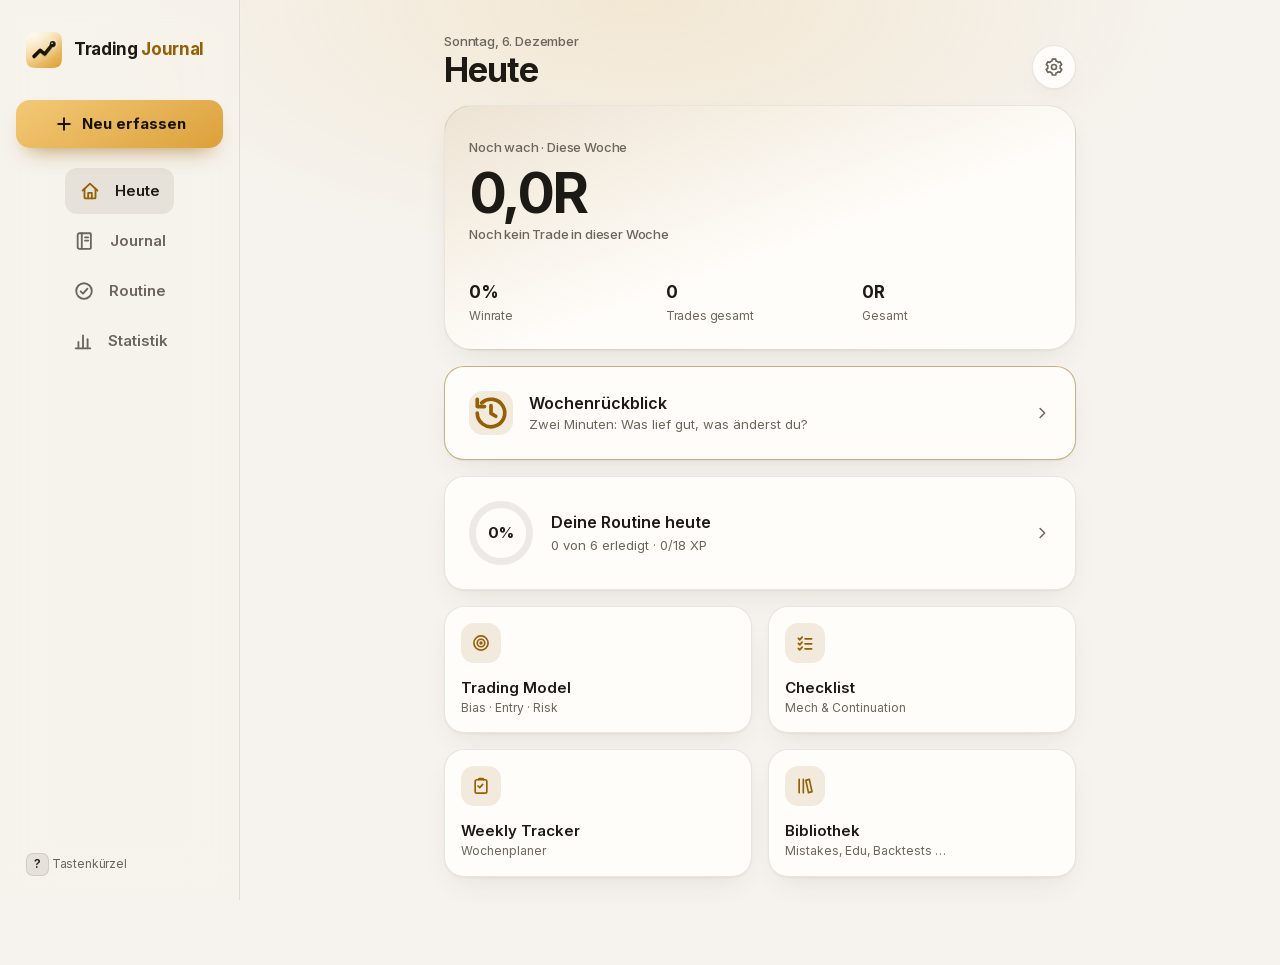
==== commit 3a50f0d7: "Rhythmus fuer Gewohnheiten, Desktop-Seitenleiste, Tastenkuerzel, eigener Bildspeicher - Gewohnheiten" ====
--- a/index.html
+++ b/index.html
@@ -80,6 +80,10 @@
 </div>
 
 <nav class="dock" aria-label="Hauptnavigation">
+  <div class="side-brand" aria-hidden="true">
+    <span class="side-logo"><img class="logo-l" src="icons/logo-light.svg" alt="" width="36" height="36"><img class="logo-d" src="icons/logo-dark.svg" alt="" width="36" height="36"></span>
+    <span class="side-name">Trading <span>Journal</span></span>
+  </div>
   <div class="dock-in">
     <button class="tab" data-route="home"><span class="ic"></span>Heute</button>
     <button class="tab" data-route="journal"><span class="ic"></span>Journal</button>
@@ -87,6 +91,7 @@
     <button class="tab" data-route="routine"><span class="ic"></span>Routine</button>
     <button class="tab" data-route="stats"><span class="ic"></span>Statistik</button>
   </div>
+  <div class="side-hint" aria-hidden="true"><kbd>?</kbd> Tastenkürzel</div>
 </nav>
 
 <script src="js/icons.js"></script>
@@ -113,6 +118,7 @@
 <script src="js/importer.js"></script>
 <script src="js/settings.js"></script>
 <script src="js/sync.js"></script>
+<script src="js/shortcuts.js"></script>
 <script>
   App.init();
 </script>
--- a/css/style.css
+++ b/css/style.css
@@ -703,3 +703,55 @@
 .btn { white-space: nowrap; }
 .btn { white-space: normal; text-align: center; line-height: 1.25; padding-top: 12px; padding-bottom: 12px; }
 .btn.small { white-space: nowrap; padding-top: 0; padding-bottom: 0; }
+
+/* Bilder aus dem Bilder-Speicher */
+.cover-img { display: block; width: 100%; aspect-ratio: 16 / 10; object-fit: cover; border-radius: var(--r-md); margin-bottom: var(--s2); cursor: zoom-in; }
+img.img-loading { background: var(--fill); min-height: 96px; }
+.img-big.img-loading { aspect-ratio: 16 / 10; }
+.thumb img.img-loading { min-height: 100%; }
+
+/* =========================================================
+   Rhythmus (Gewohnheiten): Untertitel, Ruhetage
+   ========================================================= */
+.habit .nm .sched { display: block; margin-top: 2px; font-size: var(--fs-cap); font-weight: 500; color: var(--dim); }
+.wk-day.rest .wk-ring { opacity: 0.45; }
+.heat-d.rest { opacity: 0.55; background: none; box-shadow: inset 0 0 0 var(--hair) var(--line); }
+
+/* =========================================================
+   Desktop: Seitenleiste statt unterer Leiste (ab 1024 px, mit Maus)
+   ========================================================= */
+.side-brand, .side-hint { display: none; }
+.fab-label { display: none; }
+kbd { display: inline-block; min-width: 22px; padding: 2px 7px; border-radius: 7px; background: var(--fill); border: var(--hair) solid var(--line); font: 600 0.75rem/1.4 var(--font, inherit); text-align: center; color: var(--text); }
+.kbd-list { display: grid; gap: 2px; margin: 0 0 var(--s2); }
+.kbd-row { display: flex; align-items: center; justify-content: space-between; gap: var(--s2); padding: 10px 2px; border-bottom: var(--hair) solid var(--line); }
+.kbd-row:last-child { border-bottom: 0; }
+
+@media (min-width: 1024px) and (hover: hover) and (pointer: fine) {
+  :root { --dock-h: 0px; }
+  body { padding-left: 240px; }
+  #app { max-width: 680px; }
+  .brand, body.on-home:not(.in-page) .brand { display: none; }
+  .navbar { left: 240px; }
+  .dock { top: 0; right: auto; bottom: 0; left: 0; width: 240px; padding: calc(var(--s4) + env(safe-area-inset-top)) var(--s2) var(--s3); border-top: 0; border-right: var(--hair) solid var(--line); display: flex; flex-direction: column; overflow-y: auto; }
+  .side-brand { display: flex; align-items: center; gap: 12px; padding: 0 10px var(--s4); }
+  .side-logo { width: 36px; height: 36px; flex-shrink: 0; }
+  .side-logo img { width: 100%; height: 100%; }
+  .side-name { font-weight: 700; font-size: 1.0625rem; letter-spacing: -0.02em; line-height: 1.15; }
+  .side-name span { color: var(--accent); }
+  .dock-in { display: flex; flex-direction: column; height: auto; max-width: none; margin: 0; padding: 0; gap: 4px; }
+  .dock .dock-in { padding-left: 0; padding-right: 0; }
+  .dock .fab { order: -1; width: 100%; height: 48px; border-radius: 14px; transform: none; gap: 8px; margin-bottom: var(--s2); box-shadow: 0 12px 22px -12px rgba(var(--accent-rgb), 0.7); font-weight: 700; font-size: 0.9375rem; }
+  .dock .fab:hover { transform: translateY(-1px); }
+  .dock .fab:active { transform: scale(var(--press-sm)); }
+  .dock .fab svg { width: 20px; height: 20px; }
+  .fab-label { display: inline; }
+  .dock button.tab { flex-direction: row; justify-content: flex-start; gap: 14px; padding: 12px 14px; border-radius: 12px; font-size: 0.9375rem; text-align: left; }
+  .dock button.tab .ic { display: flex; }
+  .dock button.tab svg { width: 22px; height: 22px; }
+  .dock button.tab::after { display: none; }
+  .dock button.tab.active { background: var(--fill); }
+  .dock button.tab.active svg { transform: none; }
+  .dock button.tab:hover:not(.active) { background: var(--fill); }
+  .side-hint { display: block; margin-top: auto; padding: var(--s2) 10px 0; font-size: var(--fs-cap); color: var(--dim); }
+}
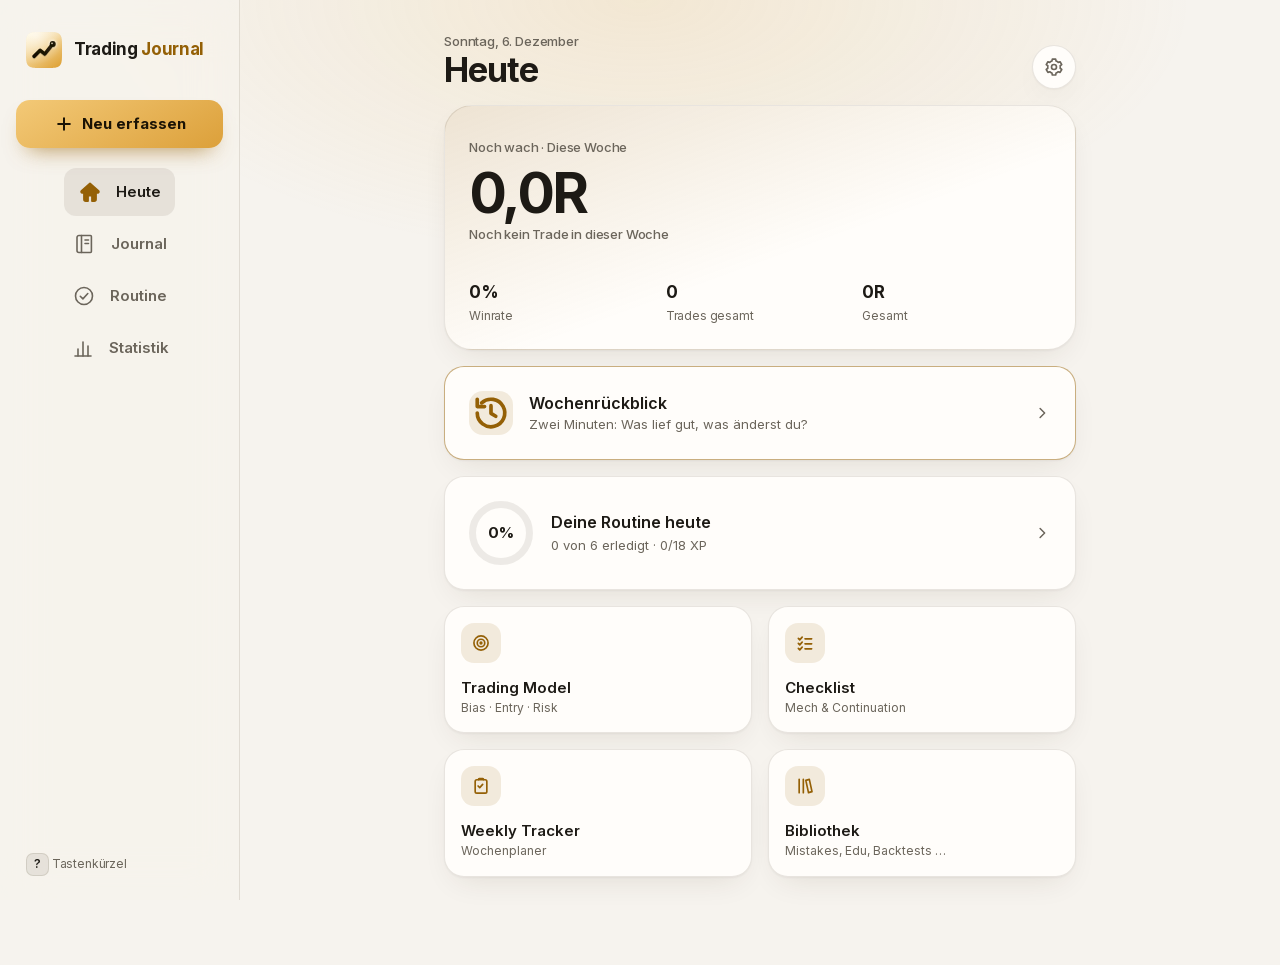
==== commit a205381a: "Premium-Feinschliff: Haptik, Tab-Slide, gefuellte Tab-Icons, Kerzo-Illustrationen, Speichern-Morph, " ====
--- a/index.html
+++ b/index.html
@@ -119,6 +119,9 @@
 <script src="js/settings.js"></script>
 <script src="js/sync.js"></script>
 <script src="js/shortcuts.js"></script>
+<script src="js/haptics.js"></script>
+<script src="js/art.js"></script>
+<script src="js/dictate.js"></script>
 <script>
   App.init();
 </script>
--- a/css/style.css
+++ b/css/style.css
@@ -755,3 +755,80 @@
   .dock button.tab:hover:not(.active) { background: var(--fill); }
   .side-hint { display: block; margin-top: auto; padding: var(--s2) 10px 0; font-size: var(--fs-cap); color: var(--dim); }
 }
+
+/* =========================================================
+   Illustrationen (Kerzo), Tab-Wechsel, Rueckmeldungen
+   ========================================================= */
+.art { margin: 0 auto var(--s2); animation: artIn var(--t-slow) var(--spring) both; }
+.art svg { display: block; width: 100%; height: auto; overflow: visible; }
+@keyframes artIn { from { opacity: 0; transform: translateY(10px) scale(0.92); } to { opacity: 1; transform: none; } }
+.art-body { animation: artFloat 3.6s ease-in-out infinite; transform-box: fill-box; }
+.art-shadow { animation: artShadow 3.6s ease-in-out infinite; transform-box: fill-box; transform-origin: center; }
+.art-eye { animation: artBlink 5s infinite; transform-box: fill-box; transform-origin: center; }
+.art-spark { animation: artTwinkle 2.6s ease-in-out infinite; transform-box: fill-box; }
+.art-wave { animation: artWave 1.6s ease-in-out infinite; transform-box: fill-box; transform-origin: 0% 100%; }
+.art-bar { animation: artGrow 2.8s var(--ease) infinite; transform-box: fill-box; transform-origin: 50% 100%; animation-delay: var(--d, 0s); }
+.art-zzz { animation: artZ 3.2s ease-in-out infinite; animation-delay: var(--d, 0s); opacity: 0; }
+.art-lens { animation: artLens 4s ease-in-out infinite; transform-box: fill-box; }
+.art-sun { animation: artSun 4.4s ease-in-out infinite; transform-box: fill-box; transform-origin: 50% 80%; }
+.art-pop { animation: artPop 3.4s var(--spring) infinite; transform-box: fill-box; transform-origin: 50% 100%; }
+.art-check { stroke-dasharray: 1; stroke-dashoffset: 1; animation: artDraw 3.4s var(--ease) infinite; }
+@keyframes artFloat { 0%, 100% { transform: translateY(0); } 50% { transform: translateY(-5px); } }
+@keyframes artShadow { 0%, 100% { transform: scaleX(1); opacity: 0.12; } 50% { transform: scaleX(0.86); opacity: 0.07; } }
+@keyframes artBlink { 0%, 92%, 100% { transform: scaleY(1); } 95% { transform: scaleY(0.1); } }
+@keyframes artTwinkle { 0%, 100% { opacity: 0.25; transform: scale(0.7); } 50% { opacity: 1; transform: scale(1.1); } }
+@keyframes artWave { 0%, 100% { transform: rotate(0); } 50% { transform: rotate(-16deg); } }
+@keyframes artGrow { 0%, 100% { transform: scaleY(0.82); } 50% { transform: scaleY(1); } }
+@keyframes artZ { 0% { opacity: 0; transform: translate(-6px, 8px); } 30%, 70% { opacity: 1; } 100% { opacity: 0; transform: translate(6px, -8px); } }
+@keyframes artLens { 0%, 100% { transform: translate(0, 0); } 50% { transform: translate(-6px, 2px); } }
+@keyframes artSun { 0%, 100% { transform: scale(1); } 50% { transform: scale(1.06); } }
+@keyframes artPop { 0%, 12% { transform: scale(0); } 22%, 80% { transform: scale(1); } 92%, 100% { transform: scale(0); } }
+@keyframes artDraw { 0%, 22% { stroke-dashoffset: 1; } 40%, 80% { stroke-dashoffset: 0; } 100% { stroke-dashoffset: 1; } }
+.empty .art + .empty-text, .empty-text { max-width: 32ch; margin: 0 auto; }
+.empty .empty-sub { margin-top: var(--s1); font-size: var(--fs-sub); }
+.tour-slide .art { margin: 0 auto var(--s2); }
+
+/* Tab-Wechsel: die Seite gleitet aus der Richtung herein, in die der Tab liegt */
+@keyframes enterTabR { from { opacity: 0; transform: translateX(36px); } to { opacity: 1; transform: none; } }
+@keyframes enterTabL { from { opacity: 0; transform: translateX(-36px); } to { opacity: 1; transform: none; } }
+#view.enter-tabR { animation: enterTabR var(--t-slow) var(--ease) both; }
+#view.enter-tabL { animation: enterTabL var(--t-slow) var(--ease) both; }
+#view.leaving.to-left { transform: translateX(-24px); transition: opacity 140ms ease, transform 160ms ease; }
+#view.leaving.to-right { transform: translateX(24px); transition: opacity 140ms ease, transform 160ms ease; }
+
+/* Tab-Symbole: duenn im Ruhezustand, gefuellt und kraeftiger, wenn aktiv */
+.dock button.tab .ic { position: relative; display: block; width: 24px; height: 24px; }
+.dock button.tab .ic > span { position: absolute; inset: 0; transition: opacity var(--t-base) var(--ease), transform var(--t-base) var(--spring); }
+.dock button.tab .ic svg { width: 24px; height: 24px; }
+.dock button.tab .i-off svg { stroke-width: 1.6; }
+.dock button.tab .i-on { opacity: 0; transform: scale(0.7); }
+.dock button.tab .i-on svg { stroke-width: 1.8; }
+.dock button.tab.active .i-off { opacity: 0; transform: scale(0.7); }
+.dock button.tab.active .i-on { opacity: 1; transform: none; }
+.dock button.tab.active svg { transform: none; }
+.dock button.tab.active .i-on { color: var(--accent); }
+@media (min-width: 1024px) and (hover: hover) and (pointer: fine) { .dock button.tab .ic { display: block; } }
+
+/* Speichern-Knopf: Haken wandelt sich ein, Farbe springt auf Gruen */
+.btn.morph { pointer-events: none; transition: background var(--t-base) var(--ease), transform var(--t-base) var(--spring), color var(--t-base); }
+.btn.morph.is-done { background: var(--win); color: #fff; transform: scale(1.03); }
+.btn.morph .m-in { display: inline-flex; align-items: center; gap: 8px; animation: pop var(--t-base) var(--spring) both; }
+.btn.morph .m-in svg { width: 20px; height: 20px; stroke-width: 3; }
+.btn.morph .m-in path { stroke-dasharray: 1; stroke-dashoffset: 1; animation: artDrawOnce var(--t-slow) var(--ease) 80ms forwards; }
+@keyframes artDrawOnce { to { stroke-dashoffset: 0; } }
+.btn.morph .spin { width: 18px; height: 18px; border-radius: 50%; border: 2.5px solid currentColor; border-right-color: transparent; animation: spin 0.7s linear infinite; }
+@keyframes spin { to { transform: rotate(360deg); } }
+
+/* Neu angelegte Eintraege: goldener Lichtstreifen wandert einmal ueber die Zeile */
+.fresh-sweep { position: relative; overflow: hidden; }
+.fresh-sweep::before { content: ""; position: absolute; inset: 0; z-index: 1; pointer-events: none; background: linear-gradient(105deg, transparent 20%, rgba(var(--accent-rgb), 0.28) 50%, transparent 80%); transform: translateX(-100%); animation: sweep 1.1s var(--ease) 0.15s 1 both; }
+@keyframes sweep { to { transform: translateX(100%); } }
+
+/* Diktier-Knopf an Textfeldern */
+.dict-wrap { position: relative; }
+.dict-btn { position: absolute; right: 8px; bottom: 8px; width: 36px; height: 36px; border-radius: 50%; border: none; background: var(--accent-soft); color: var(--accent); display: flex; align-items: center; justify-content: center; transition: transform var(--t-fast) var(--spring), background var(--t-base); }
+.dict-btn svg { width: 18px; height: 18px; }
+.dict-btn:active { transform: scale(var(--press-sm)); }
+.dict-btn.live { background: var(--loss); color: #fff; animation: dictPulse 1.3s ease-in-out infinite; }
+@keyframes dictPulse { 0%, 100% { box-shadow: 0 0 0 0 rgba(255, 90, 80, 0.5); } 50% { box-shadow: 0 0 0 9px rgba(255, 90, 80, 0); } }
+.dict-wrap textarea { padding-right: 52px; }
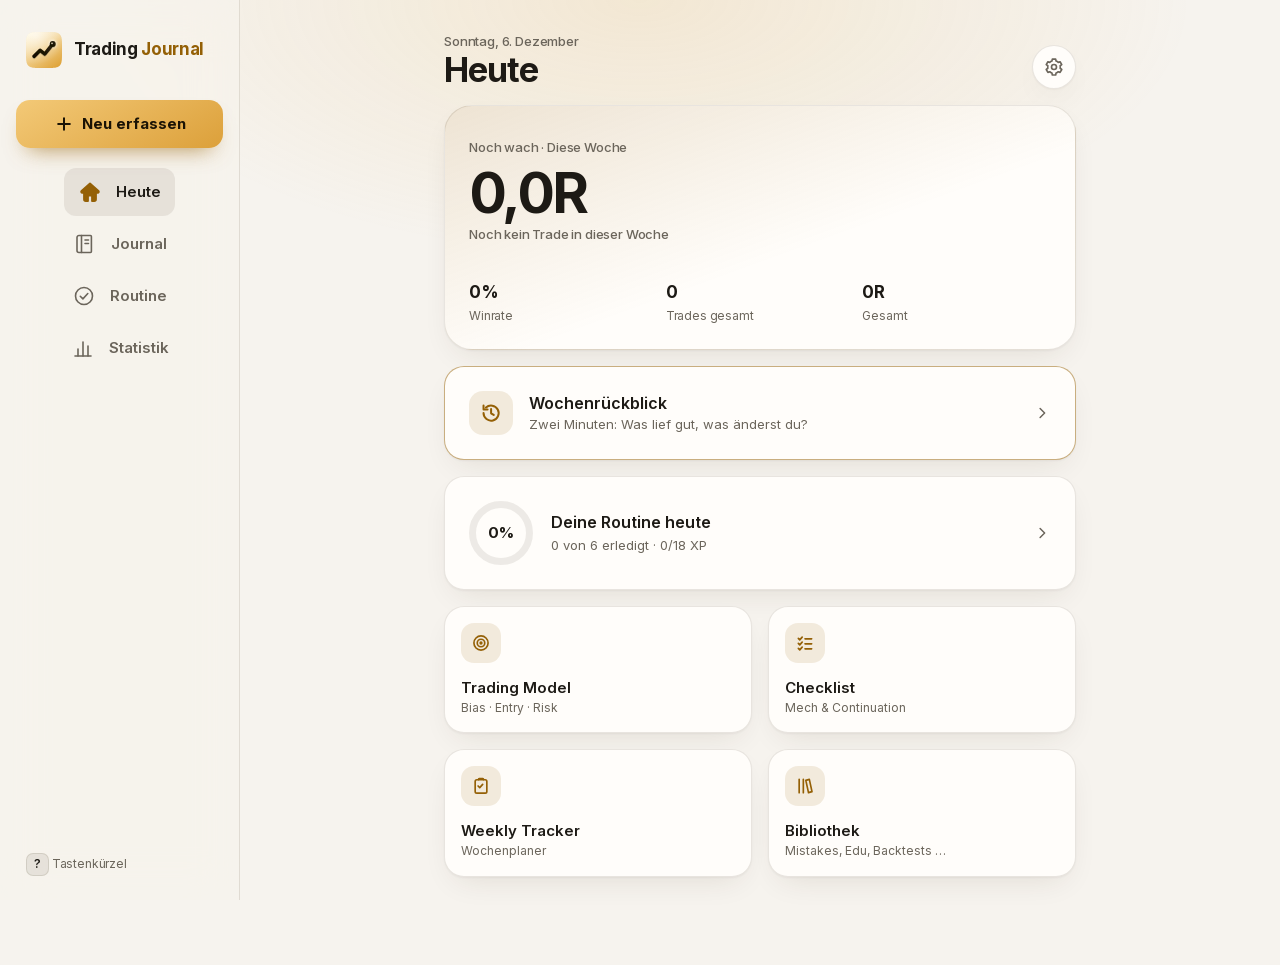
==== commit 01f4c971: "Wischen zwischen Tabs (Touch), Wochenrueckblick-Icon mit fester Groesse (Handy) Co-Authored-By: Clau" ====
--- a/index.html
+++ b/index.html
@@ -120,6 +120,7 @@
 <script src="js/sync.js"></script>
 <script src="js/shortcuts.js"></script>
 <script src="js/haptics.js"></script>
+<script src="js/swipe.js"></script>
 <script src="js/art.js"></script>
 <script src="js/dictate.js"></script>
 <script>
--- a/css/style.css
+++ b/css/style.css
@@ -832,3 +832,4 @@
 .dict-btn.live { background: var(--loss); color: #fff; animation: dictPulse 1.3s ease-in-out infinite; }
 @keyframes dictPulse { 0%, 100% { box-shadow: 0 0 0 0 rgba(255, 90, 80, 0.5); } 50% { box-shadow: 0 0 0 9px rgba(255, 90, 80, 0); } }
 .dict-wrap textarea { padding-right: 52px; }
+.ic-badge svg { width: 55%; height: 55%; flex-shrink: 0; }
